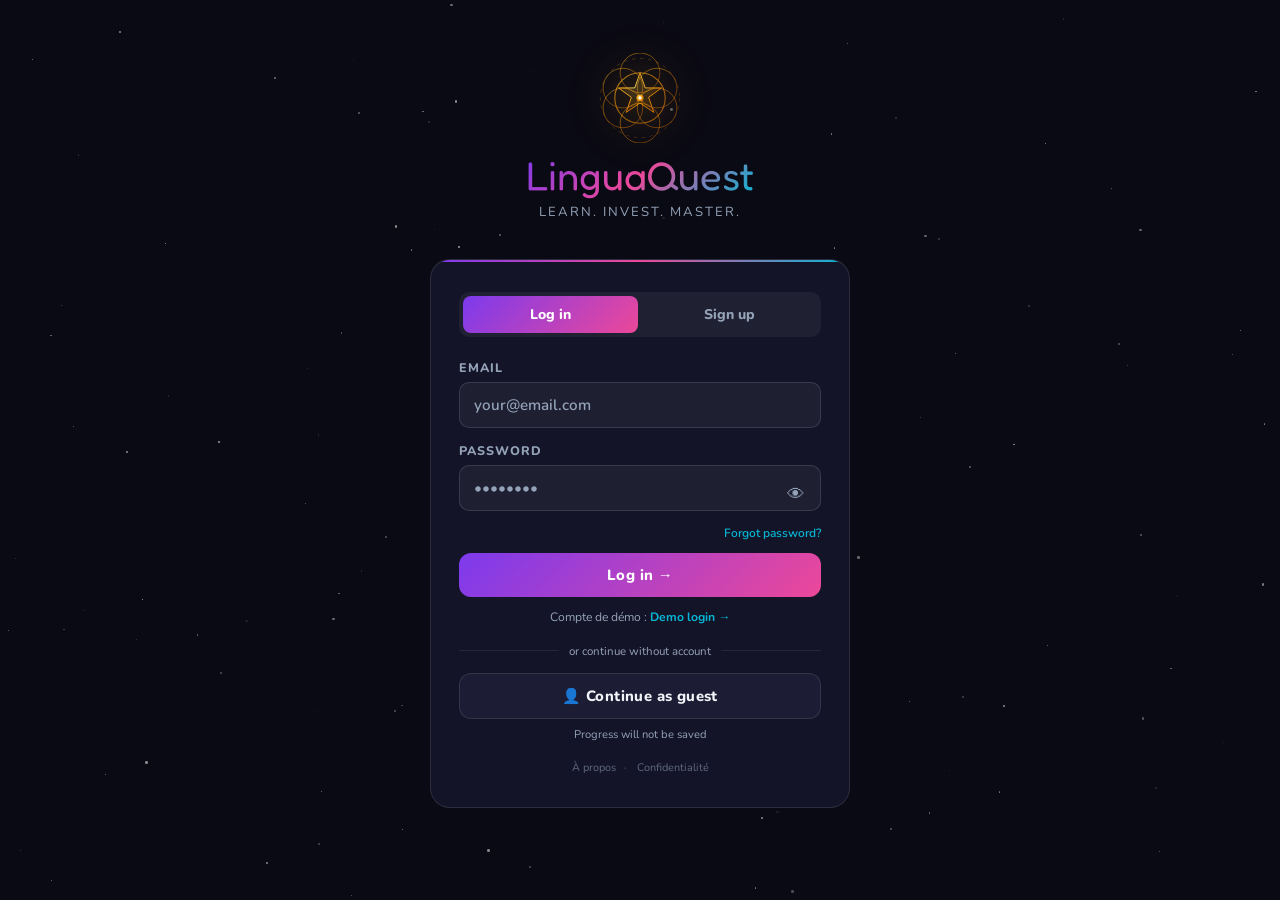
==== app.html @ 431799b3 "Add files via upload" ====
<!DOCTYPE html>
<html lang="fr" data-theme="dark">
<head>
<meta charset="UTF-8">
  <!-- Favicon -->
  <link rel="icon" type="image/svg+xml" href="favicon.svg">
  <link rel="alternate icon" href="favicon.svg">
  <link rel="apple-touch-icon" href="favicon.svg">
  <meta name="theme-color" content="#0a0a14">
  <meta name="viewport" content="width=device-width, initial-scale=1.0">
<title>LinguaQuest</title>
<link href="https://fonts.googleapis.com/css2?family=Fredoka+One&family=Nunito:wght@400;600;700;800;900&display=swap" rel="stylesheet">
<script src="https://cdnjs.cloudflare.com/ajax/libs/qrcodejs/1.0.0/qrcode.min.js"></script>
<script src="https://cdn.jsdelivr.net/npm/@supabase/supabase-js@2"></script>
<link rel="stylesheet" href="style.css">
  <!-- Google AdSense — script required on all pages for domain verification -->
  <script async src="https://pagead2.googlesyndication.com/pagead/js/adsbygoogle.js?client=ca-pub-7915647470407065" crossorigin="anonymous"></script>
</head>
<body>
<div class="stars" id="stars"></div>
<div id="app">

<!-- ══════════════════ THEME PICKER ══════════════════ -->
<div class="screen" id="screen-theme-picker" style="padding-top:0;">
  <div style="text-align:center;max-width:380px;width:100%;padding:40px 16px 0;">
    <div style="display:flex;justify-content:center;margin-bottom:12px;">
      <svg class="lq-logo-svg" width="100" height="100" viewBox="0 0 100 100" xmlns="http://www.w3.org/2000/svg">
        <defs><radialGradient id="gtp" cx="40%" cy="35%" r="65%"><stop offset="0%" stop-color="#ffe566"/><stop offset="60%" stop-color="#f59e0b"/><stop offset="100%" stop-color="#d97706"/></radialGradient></defs>
        <g class="lq-logo-ring">
          <circle cx="50" cy="50" r="28" fill="none" stroke="url(#gtp)" stroke-width="1.2" opacity=".7"/>
          <circle cx="50" cy="22" r="22" fill="none" stroke="url(#gtp)" stroke-width="1" opacity=".5"/>
          <circle cx="50" cy="78" r="22" fill="none" stroke="url(#gtp)" stroke-width="1" opacity=".5"/>
          <circle cx="31" cy="39" r="22" fill="none" stroke="url(#gtp)" stroke-width="1" opacity=".5"/>
          <circle cx="69" cy="39" r="22" fill="none" stroke="url(#gtp)" stroke-width="1" opacity=".5"/>
          <circle cx="31" cy="61" r="22" fill="none" stroke="url(#gtp)" stroke-width="1" opacity=".5"/>
          <circle cx="69" cy="61" r="22" fill="none" stroke="url(#gtp)" stroke-width="1" opacity=".5"/>
          <circle cx="50" cy="50" r="44" fill="none" stroke="url(#gtp)" stroke-width=".8" stroke-dasharray="4 5" opacity=".3"/>
        </g>
        <g class="lq-logo-star">
          <polygon points="50,22 55.8,38.8 74,38.8 59.6,49.2 65.4,66 50,55.6 34.6,66 40.4,49.2 26,38.8 44.2,38.8" fill="url(#gtp)" fill-opacity=".15" stroke="url(#gtp)" stroke-width="1"/>
        </g>
        <circle cx="50" cy="50" r="4" fill="url(#gtp)" opacity=".9"/>
        <circle cx="50" cy="50" r="2" fill="#fff" opacity=".8"/>
      </svg>
    </div>
    <div class="logo">LinguaQuest</div>
    <div class="tagline" id="lbl-tagline">Apprends. Investis. Maîtrise.</div>
    <p style="font-weight:800;font-size:1rem;margin-top:8px;" id="lbl-pick-theme">Choisis ton thème</p>
    <div class="theme-pick-grid">
      <button class="theme-pick-btn" onclick="pickTheme('dark')">
        <div class="theme-pick-icon">🌙</div><div class="theme-pick-name" id="lbl-theme-dark">Sombre</div>
      </button>
      <button class="theme-pick-btn" onclick="pickTheme('light')">
        <div class="theme-pick-icon">☀️</div><div class="theme-pick-name" id="lbl-theme-light">Clair</div>
      </button>
      <button class="theme-pick-btn" onclick="pickTheme('claude')">
        <div class="theme-pick-icon">🤖</div><div class="theme-pick-name" id="lbl-theme-claude">Claude</div>
      </button>
      <button class="theme-pick-btn" onclick="pickTheme('random')">
        <div class="theme-pick-icon">🎲</div><div class="theme-pick-name" id="lbl-theme-random">Aléatoire</div>
      </button>
    </div>
  </div>
</div>

<!-- ══════════════════ AUTH SCREEN ══════════════════ -->
<div class="screen active" id="screen-auth" style="justify-content:center;padding-top:40px;">
  <div style="text-align:center;margin-bottom:8px;">
    <div style="display:flex;justify-content:center;margin-bottom:8px;">
      <svg class="lq-logo-svg" width="90" height="90" viewBox="0 0 100 100" xmlns="http://www.w3.org/2000/svg">
        <defs><radialGradient id="ga" cx="40%" cy="35%" r="65%"><stop offset="0%" stop-color="#ffe566"/><stop offset="60%" stop-color="#f59e0b"/><stop offset="100%" stop-color="#d97706"/></radialGradient></defs>
        <g class="lq-logo-ring"><circle cx="50" cy="50" r="28" fill="none" stroke="url(#ga)" stroke-width="1.2" opacity=".7"/><circle cx="50" cy="22" r="22" fill="none" stroke="url(#ga)" stroke-width="1" opacity=".5"/><circle cx="50" cy="78" r="22" fill="none" stroke="url(#ga)" stroke-width="1" opacity=".5"/><circle cx="31" cy="39" r="22" fill="none" stroke="url(#ga)" stroke-width="1" opacity=".5"/><circle cx="69" cy="39" r="22" fill="none" stroke="url(#ga)" stroke-width="1" opacity=".5"/><circle cx="31" cy="61" r="22" fill="none" stroke="url(#ga)" stroke-width="1" opacity=".5"/><circle cx="69" cy="61" r="22" fill="none" stroke="url(#ga)" stroke-width="1" opacity=".5"/><circle cx="50" cy="50" r="44" fill="none" stroke="url(#ga)" stroke-width=".8" stroke-dasharray="4 5" opacity=".3"/></g>
        <g class="lq-logo-star"><polygon points="50,22 55.8,38.8 74,38.8 59.6,49.2 65.4,66 50,55.6 34.6,66 40.4,49.2 26,38.8 44.2,38.8" fill="url(#ga)" fill-opacity=".15" stroke="url(#ga)" stroke-width="1"/></g>
        <circle cx="50" cy="50" r="4" fill="url(#ga)" opacity=".9"/><circle cx="50" cy="50" r="2" fill="#fff" opacity=".8"/>
      </svg>
    </div>
    <div class="logo">LinguaQuest</div>
    <div class="tagline" id="lbl-tagline-auth">Apprends. Investis. Maîtrise.</div>
  </div>
  <div class="auth-card card-accent">
    <div class="auth-tabs">
      <button class="auth-tab active" id="tab-login" onclick="switchTab('login')" data-i18n="tab_login">Se connecter</button>
      <button class="auth-tab" id="tab-register" onclick="switchTab('register')" data-i18n="tab_register">S'inscrire</button>
    </div>
    <!-- LOGIN -->
    <div id="form-login">
      <label class="auth-label">Email</label>
      <input class="auth-input" type="email" id="login-email" placeholder="ton@email.com" onkeydown="if(event.key==='Enter')doLogin()">
      <label class="auth-label" id="lbl-login-pass">Mot de passe</label>
      <div class="pass-wrap">
        <input class="auth-input" type="password" id="login-pass" placeholder="••••••••" onkeydown="if(event.key==='Enter')doLogin()">
        <button class="pass-eye" type="button" onclick="togglePass('login-pass',this)" tabindex="-1">👁</button>
      </div>
      <div style="text-align:right;margin:-4px 0 10px;">
        <span class="forgot-link" onclick="openForgot()" id="lbl-forgot-link">Mot de passe oublié ?</span>
      </div>
      <div class="auth-error" id="login-err"></div>
      <button class="btn btn-primary" style="width:100%;justify-content:center;" onclick="doLogin()" id="btn-do-login">Se connecter →</button>
      <div style="text-align:center;margin-top:12px;font-size:.76rem;color:var(--muted);">Compte de démo : <span style="color:var(--accent3);cursor:pointer;font-weight:700;" id="btn-demo" onclick="demoLogin()" data-i18n="demo_link">Connexion démo →</span></div>
    </div>
    <!-- REGISTER -->
    <div id="form-register" style="display:none;">
      <label class="auth-label" id="lbl-reg-name">Prénom / Pseudo</label>
      <input class="auth-input" type="text" id="reg-name" placeholder="Marie" onkeydown="if(event.key==='Enter')doRegister()">
      <label class="auth-label" id="lbl-reg-email">Email</label>
      <input class="auth-input" type="email" id="reg-email" placeholder="ton@email.com" onkeydown="if(event.key==='Enter')doRegister()">
      <label class="auth-label" id="lbl-reg-pass">Mot de passe</label>
      <div class="pass-wrap">
        <input class="auth-input" type="password" id="reg-pass" placeholder="Min. 6 caractères" onkeydown="if(event.key==='Enter')doRegister()">
        <button class="pass-eye" type="button" onclick="togglePass('reg-pass',this)" tabindex="-1">👁</button>
      </div>
      <div class="auth-error" id="reg-err"></div>
      <button class="btn btn-primary" style="width:100%;justify-content:center;" onclick="doRegister()" id="btn-do-register">Créer mon compte 🚀</button>
    </div>
    <div style="display:flex;align-items:center;gap:10px;margin:18px 0 14px;">
      <div style="flex:1;height:1px;background:rgba(255,255,255,.08);"></div>
      <span style="font-size:.72rem;color:var(--muted);white-space:nowrap;" id="lbl-or-guest">ou continuer sans compte</span>
      <div style="flex:1;height:1px;background:rgba(255,255,255,.08);"></div>
    </div>
    <button class="btn btn-secondary" style="width:100%;justify-content:center;gap:8px;" id="btn-guest" onclick="guestLogin()"><span id="lbl-guest-btn">👤 Continuer en invité</span></button>
    <div style="text-align:center;margin-top:8px;font-size:.7rem;color:var(--muted);" id="lbl-guest-warn">La progression ne sera pas sauvegardée</div>
    <div style="text-align:center;margin-top:18px;font-size:.68rem;color:var(--muted);opacity:.6;">
      <a href="index.html" style="color:var(--muted);text-decoration:none;margin:0 8px;" onmouseover="this.style.color='var(--text)'" onmouseout="this.style.color='var(--muted)'">À propos</a>·
      <a href="privacy.html" style="color:var(--muted);text-decoration:none;margin:0 8px;" onmouseover="this.style.color='var(--text)'" onmouseout="this.style.color='var(--muted)'">Confidentialité</a>
    </div>
  </div>
</div>

<!-- ══════════════════ TOP BAR (logged in) ══════════════════ -->
<div id="top-bar" class="top-bar" style="display:none;">
  <div style="display:flex;align-items:center;gap:7px;">
    <svg class="lq-logo-svg" width="28" height="28" viewBox="0 0 100 100" xmlns="http://www.w3.org/2000/svg" style="animation-duration:5s;">
      <defs><radialGradient id="gtb" cx="40%" cy="35%" r="65%"><stop offset="0%" stop-color="#ffe566"/><stop offset="60%" stop-color="#f59e0b"/><stop offset="100%" stop-color="#d97706"/></radialGradient></defs>
      <g class="lq-logo-ring"><circle cx="50" cy="50" r="28" fill="none" stroke="url(#gtb)" stroke-width="1.5" opacity=".8"/><circle cx="50" cy="22" r="22" fill="none" stroke="url(#gtb)" stroke-width="1.2" opacity=".55"/><circle cx="50" cy="78" r="22" fill="none" stroke="url(#gtb)" stroke-width="1.2" opacity=".55"/><circle cx="31" cy="39" r="22" fill="none" stroke="url(#gtb)" stroke-width="1.2" opacity=".55"/><circle cx="69" cy="39" r="22" fill="none" stroke="url(#gtb)" stroke-width="1.2" opacity=".55"/><circle cx="31" cy="61" r="22" fill="none" stroke="url(#gtb)" stroke-width="1.2" opacity=".55"/><circle cx="69" cy="61" r="22" fill="none" stroke="url(#gtb)" stroke-width="1.2" opacity=".55"/></g>
      <g class="lq-logo-star"><polygon points="50,22 55.8,38.8 74,38.8 59.6,49.2 65.4,66 50,55.6 34.6,66 40.4,49.2 26,38.8 44.2,38.8" fill="url(#gtb)" fill-opacity=".2" stroke="url(#gtb)" stroke-width="1.2"/></g>
      <circle cx="50" cy="50" r="5" fill="url(#gtb)" opacity=".95"/>
    </svg>
    <span class="top-bar-logo">LQ</span>
  </div>
  <div class="top-spacer"></div>
  <div class="coin-display"><span class="coin-icon"><span class="coin"></span></span><span id="tb-coins">0</span></div>
  <div class="avatar-btn" id="avatar-btn" onclick="navTo('profile')"></div>
</div>

<!-- ══════════════════ NAV BAR ══════════════════ -->
<div id="nav-bar" class="nav-bar" style="display:none;">
  <div class="nav-item active" id="nav-learn" onclick="navTo('learn')"><span class="ni" style="font-size:1.1rem;font-weight:900;color:inherit;">A</span><span id="lbl-nav-learn">Apprendre</span></div>
  <div class="nav-item" id="nav-portfolio" onclick="navTo('portfolio')"><span class="ni" style="font-size:1.2rem;font-weight:900;color:inherit;">$</span><span id="lbl-nav-portfolio">Portfolio</span></div>
  <div class="nav-item" id="nav-rank" onclick="navTo('rank')"><span class="ni" style="font-size:1.2rem;font-weight:900;color:inherit;">🎮</span><span>Games</span></div>
  <div class="nav-item" id="nav-shop" onclick="navTo('shop')"><span class="ni" style="font-size:1.2rem;font-weight:900;color:inherit;">★</span><span id="lbl-nav-shop">Boutique</span></div>
  <div class="nav-item" id="nav-profile" onclick="navTo('profile')"><span class="ni" style="font-size:1.2rem;font-weight:900;color:inherit;">◉</span><span id="lbl-nav-profile">Profil</span></div>
</div>

<!-- ══════════════════ LOADING SCREEN ══════════════════ -->
<div class="screen" id="screen-loading" style="align-items:center;justify-content:center;min-height:100vh;">
  <div style="text-align:center;">
    <div style="font-size:3rem;margin-bottom:16px;animation:logo-breathe 2s ease-in-out infinite;">✨</div>
    <div style="font-weight:900;font-size:1.1rem;margin-bottom:8px;">LinguaQuest</div>
    <div style="color:var(--muted);font-size:.82rem;">Chargement…</div>
  </div>
</div>

<!-- ══════════════════ LEARN SCREEN ══════════════════ -->
<div class="screen screen-padded" id="screen-learn">
  <div class="learn-center-wrap">
  <div style="text-align:center;margin:4px 0 12px;">
    <div style="display:flex;justify-content:center;align-items:center;gap:10px;margin-bottom:2px;">
      <svg class="lq-logo-svg" width="36" height="36" viewBox="0 0 100 100" xmlns="http://www.w3.org/2000/svg" style="animation-duration:5s;filter:drop-shadow(0 0 10px rgba(245,158,11,.5));">
        <defs><radialGradient id="gls" cx="40%" cy="35%" r="65%"><stop offset="0%" stop-color="#ffe566"/><stop offset="60%" stop-color="#f59e0b"/><stop offset="100%" stop-color="#d97706"/></radialGradient></defs>
        <g class="lq-logo-ring"><circle cx="50" cy="50" r="28" fill="none" stroke="url(#gls)" stroke-width="1.5" opacity=".8"/><circle cx="50" cy="22" r="22" fill="none" stroke="url(#gls)" stroke-width="1.2" opacity=".55"/><circle cx="50" cy="78" r="22" fill="none" stroke="url(#gls)" stroke-width="1.2" opacity=".55"/><circle cx="31" cy="39" r="22" fill="none" stroke="url(#gls)" stroke-width="1.2" opacity=".55"/><circle cx="69" cy="39" r="22" fill="none" stroke="url(#gls)" stroke-width="1.2" opacity=".55"/><circle cx="31" cy="61" r="22" fill="none" stroke="url(#gls)" stroke-width="1.2" opacity=".55"/><circle cx="69" cy="61" r="22" fill="none" stroke="url(#gls)" stroke-width="1.2" opacity=".55"/></g>
        <g class="lq-logo-star"><polygon points="50,22 55.8,38.8 74,38.8 59.6,49.2 65.4,66 50,55.6 34.6,66 40.4,49.2 26,38.8 44.2,38.8" fill="url(#gls)" fill-opacity=".2" stroke="url(#gls)" stroke-width="1.2"/></g>
        <circle cx="50" cy="50" r="5" fill="url(#gls)" opacity=".95"/>
      </svg>
      <div class="logo" style="font-size:1.9rem;">LinguaQuest</div>
    </div>
    <div class="tagline" style="margin-bottom:0;" id="lbl-learn-tagline">Choisis ta langue</div>
  </div>
  <div class="steps-row">
    <div class="step-dot active" id="dot1">1</div>
    <div class="step-line" id="line1"></div>
    <div class="step-dot pending" id="dot2">2</div>
    <div class="step-line" id="line2"></div>
    <div class="step-dot pending" id="dot3">→</div>
  </div>
  <div class="lang-section">
    <div class="lang-section-title" id="lbl-i-speak">🧑 Je parle</div>
    <div class="lang-grid" id="native-grid"></div>
  </div>
  <div style="text-align:center;font-size:1.4rem;color:var(--accent);margin:4px 0;animation:arrowPulse 1.5s ease infinite alternate;" id="lang-arrow" style="opacity:.28">↓</div>
  <style>@keyframes arrowPulse{from{opacity:.3;transform:scale(1);}to{opacity:1;transform:scale(1.1);}}</style>
  <div class="lang-section" id="target-section" style="opacity:.38;transition:opacity .3s;">
    <div class="lang-section-title" id="lbl-i-learn">🎯 Je veux apprendre</div>
    <div class="lang-grid" id="target-grid"></div>
  </div>
  <div class="selected-pair" id="pair-summary" style="display:none;">
    <div class="pair-tag" id="pair-native"></div>
    <div style="font-size:1.2rem;color:var(--accent2)">→</div>
    <div class="pair-tag" id="pair-target"></div>
    <div style="flex:1"></div>
    <button class="pair-swap" onclick="swapLangs()">⇄</button>
  </div>
  <button class="btn btn-primary btn-lg" onclick="goToLevels()" id="btn-start" disabled style="margin-top:12px;justify-content:center;" id="btn-start">Commencer →</button>
  <!-- SRS Review widget -->
  <div id="srs-widget" style="width:100%;margin-top:14px;"></div>
  </div><!-- /learn-center-wrap -->
</div>

<!-- ══════════════════ LEVELS ══════════════════ -->
<div class="screen screen-padded" id="screen-levels">
  <div class="breadcrumb">
    <span class="crumb" onclick="navTo('learn')">🏠</span>
    <span class="sep">›</span>
    <span class="crumb" id="bc-pair" onclick="navTo('learn')" title="Changer de langue" style="cursor:pointer;">Lang</span>
  </div>
  <div class="xp-mini">
    <span style="font-size:.72rem;color:var(--accent4);font-weight:800;">⭐ XP</span>
    <div class="xp-bar-wrap"><div class="xp-bar" id="xp-bar" style="width:0%"></div></div>
    <span id="xp-count" style="font-size:.76rem;color:var(--accent4);font-weight:800;"></span>
  </div>
  <div style="font-size:1.5rem;font-weight:900;margin-bottom:2px;text-align:center;width:100%;max-width:700px;" id="levels-title">⚔️ Choisis ton Donjon</div>
  <div class="section-sub" id="lbl-levels-sub">Affronte les monstres, bats le boss, maîtrise la langue</div>
  <div id="dungeon-zones" style="width:100%;max-width:700px;"></div>
</div>

<!-- ══════════════════ CHAPTERS ══════════════════ -->
<div class="screen screen-padded" id="screen-chapters">
  <div class="breadcrumb">
    <span class="crumb" onclick="navTo('learn')">🏠</span><span class="sep">›</span>
    <span class="crumb" onclick="goTo('levels')" id="bc-pair2"></span><span class="sep">›</span>
    <span id="bc-level2" style="font-weight:900;"></span>
  </div>
  <!-- Zone header -->
  <div id="dungeon-zone-header" style="width:100%;max-width:700px;border-radius:18px;
    overflow:hidden;margin-bottom:16px;position:relative;">
    <div id="dungeon-zone-banner-inner" style="padding:18px 20px;display:flex;align-items:center;gap:14px;">
      <div id="dungeon-zone-emoji2" style="font-size:3rem;"></div>
      <div>
        <div id="dungeon-zone-name2" style="font-size:1.2rem;font-weight:900;"></div>
        <div id="dungeon-zone-desc2" style="font-size:.75rem;opacity:.75;margin-top:2px;"></div>
      </div>
    </div>
  </div>
  <!-- Topic tabs -->
  <div class="topic-tabs" id="topic-tabs"></div>
  <!-- Dungeon path rooms -->
  <div class="dungeon-path" id="chapters-list"></div>
  <!-- DIY button -->
  <button class="diy-add-btn" onclick="openDIY()">＋ Créer ma propre leçon</button>
</div>

<!-- ══════════════════ DIY LESSON MODAL ══════════════════ -->
<div class="modal-overlay" id="diy-modal" style="display:none;" onclick="if(event.target===this)closeDIY()">
  <div class="modal-box" style="max-width:520px;width:96%;max-height:90vh;overflow-y:auto;">
    <button class="modal-close" onclick="closeDIY()">✕</button>
    <div style="font-weight:900;font-size:1.1rem;margin-bottom:14px;">✏️ Créer une leçon</div>
    <input id="diy-title" class="diy-input" placeholder="Titre de la leçon…" style="margin-bottom:12px;">

    <!-- Word pairs with image support -->
    <div style="font-size:.78rem;color:var(--muted);margin-bottom:8px;">
      Ajoute tes mots — image optionnelle par paire :
    </div>
    <div id="diy-pairs-list"></div>
    <button class="diy-add-btn" onclick="addDIYPair()" style="margin-top:6px;">＋ Ajouter une paire</button>

    <div style="display:flex;gap:8px;margin-top:16px;">
      <button class="btn btn-secondary" onclick="closeDIY()" style="flex:1;">Annuler</button>
      <button class="btn btn-primary" onclick="saveDIY()" style="flex:2;">Enregistrer →</button>
    </div>
  </div>
</div>

<!-- ══════════════════ GAME SELECT ══════════════════ -->
<div class="screen screen-padded" id="screen-game-select">
  <div class="breadcrumb">
    <span class="crumb" onclick="navTo('learn')">🏠</span><span class="sep">›</span>
    <span class="crumb" onclick="goTo('levels')" id="bc-p3"></span><span class="sep">›</span>
    <span class="crumb" onclick="goTo('chapters')" id="bc-l3"></span><span class="sep">›</span>
    <span id="bc-c3"></span>
  </div>
  <div class="section-title" id="gsel-title">Mode de jeu</div>
  <div class="section-sub" id="gsel-sub"></div>
  <div style="display:flex;justify-content:flex-end;width:100%;max-width:700px;margin-bottom:7px;">
    <span class="mix-badge" id="lbl-mix-badge">🎲 Mode Mixte recommandé</span>
  </div>
  <div style="display:flex;gap:8px;margin-bottom:12px;width:100%;max-width:700px;">
    <button class="btn-qr" onclick="openGame('flappy')" style="flex:1;justify-content:center;">
      🐦 Jouer Flappy
    </button>
    <button class="btn-qr" onclick="openGame('car')" style="flex:1;justify-content:center;">
      🚗 Course de mots
    </button>
    <button class="btn-qr" onclick="openFlappyQR()" style="flex:1;justify-content:center;font-size:.7rem;">
      📱 QR Partage
    </button>
  </div>
  <div class="game-types">

    <div class="game-type-card featured" onclick="startGame('mixed')">
      <div class="game-icon">🎲</div><div class="game-type-name" id="lbl-gtype-mixed">Mode Mixte</div>
      <div class="game-type-desc" id="lbl-gdesc-mixed">Tout mélangé — la meilleure façon d'apprendre</div>
      <div class="reward-tag"><span class="coin"></span> <span id="lbl-reward-mixed">+30 pièces max</span></div>
    </div>
    <div class="game-type-card" onclick="startGame('quiz')">
      <div class="game-icon">⚡</div><div class="game-type-name" id="lbl-gtype-quiz">Quiz Rapide</div>
      <div class="game-type-desc" id="lbl-gdesc-quiz">4 choix · Chrono · Style Kahoot</div>
      <div class="reward-tag"><span class="coin"></span> <span id="lbl-reward-quiz">+15 pièces max</span></div>
    </div>
    <div class="game-type-card" onclick="startGame('fill')">
      <div class="game-icon">✏️</div><div class="game-type-name" id="lbl-gtype-fill">Compléter</div>
      <div class="game-type-desc" id="lbl-gdesc-fill">Tape le mot · Accents tolérés ✨</div>
      <div class="reward-tag"><span class="coin"></span> <span id="lbl-reward-fill">+20 pièces max</span></div>
    </div>
    <div class="game-type-card" onclick="startGame('match')">
      <div class="game-icon">🔗</div><div class="game-type-name" id="lbl-gtype-match">Associer</div>
      <div class="game-type-desc" id="lbl-gdesc-match">Relie les mots et traductions</div>
      <div class="reward-tag"><span class="coin"></span> <span id="lbl-reward-match">+10 pièces max</span></div>
    </div>
  </div>
</div>

<!-- ══════════════════ GAME ENGINE ══════════════════ -->
<div class="screen screen-padded" id="screen-game">
  <div class="game-header">
    <div class="timer-badge" id="g-timer">⏱ 15</div>
    <div class="progress-bar-wrap"><div class="progress-bar" id="g-progress"></div></div>
    <div class="score-badge">⭐ <span id="g-score">0</span></div>
  </div>
  <div id="g-type-pill" class="type-pill quiz"></div>
  <div class="question-card">
    <div class="q-dir" id="g-dir"></div>
    <div class="q-num" id="g-num"></div>
    <div id="g-img-wrap" style="display:none;margin-bottom:10px;">
      <img id="g-img" src="" style="max-height:120px;max-width:100%;border-radius:12px;object-fit:contain;">
    </div>
    <div class="q-text-wrap"><div class="q-text" id="g-text"></div></div>
    <div class="q-hint" id="g-hint"></div>
  </div>
  <div id="zone-gram-tip" style="display:none;width:100%;max-width:700px;">
    <div style="background:linear-gradient(135deg,rgba(124,58,237,.12),rgba(6,182,212,.08));
      border:1px solid rgba(124,58,237,.25);border-radius:18px;padding:20px;margin-bottom:14px;">
      <div style="font-size:.72rem;font-weight:900;color:var(--accent3);text-transform:uppercase;
        letter-spacing:1.5px;margin-bottom:10px;">📖 Règle de grammaire</div>
      <div id="gram-rule-text" style="font-size:.9rem;line-height:1.8;color:var(--text);margin-bottom:14px;"></div>
      <div id="gram-examples" style="display:flex;flex-direction:column;gap:6px;"></div>
    </div>
  </div>
  <div id="zone-quiz" style="width:100%;max-width:700px;"><div class="answers-grid" id="answers-grid"></div></div>
  <!-- Writing exercise zone -->
  <div id="zone-write" style="display:none;width:100%;max-width:700px;">
    <div style="font-size:.74rem;color:var(--muted);font-weight:800;text-transform:uppercase;
      letter-spacing:1px;margin-bottom:8px;">✍️ Écris une phrase complète</div>
    <textarea id="write-input" class="fill-input"
      style="min-height:80px;resize:none;padding:14px;font-size:.95rem;line-height:1.6;"
      placeholder="Écris ta réponse ici..."></textarea>
    <div id="write-hint" class="fuzzy-note" style="display:none;"></div>
  </div>
  <!-- Speaking exercise zone -->
  <div id="zone-speak" style="display:none;width:100%;max-width:700px;text-align:center;">
    <div style="font-size:.74rem;color:var(--muted);font-weight:800;text-transform:uppercase;
      letter-spacing:1px;margin-bottom:14px;">🎤 Répète cette phrase à voix haute</div>
    <div id="speak-phrase" style="font-size:1.2rem;font-weight:900;color:var(--accent3);
      background:rgba(6,182,212,.08);border:1px solid rgba(6,182,212,.2);border-radius:14px;
      padding:16px;margin-bottom:18px;line-height:1.5;"></div>
    <button id="speak-mic-btn" onclick="startSpeaking()"
      style="width:80px;height:80px;border-radius:50%;border:none;cursor:pointer;
      background:linear-gradient(135deg,var(--accent),var(--accent2));
      font-size:1.8rem;transition:all .2s;box-shadow:0 0 0 0 rgba(124,58,237,.4);"
      class="speak-pulse">🎤</button>
    <div id="speak-status" style="margin-top:12px;font-size:.82rem;color:var(--muted);
      font-weight:700;min-height:24px;"></div>
    <div id="speak-result" style="margin-top:8px;font-size:.85rem;display:none;"></div>
  </div>
  <div id="zone-fill" style="display:none;width:100%;max-width:700px;">
    <input class="fill-input" type="text" id="fill-input" placeholder="Écris ta réponse…" id="fill-input" autocomplete="off" autocorrect="off" spellcheck="false" onkeydown="if(event.key==='Enter')checkCurrentQ()">
    <div class="fuzzy-note" id="fuzzy-note" style="display:none;"></div>
  </div>
  <div id="zone-match" style="display:none;width:100%;max-width:700px;">
    <div style="display:grid;grid-template-columns:1fr 1fr;gap:5px;margin-bottom:4px;">
      <div class="match-col-label" id="mcl-l"></div>
      <div class="match-col-label" id="mcl-r"></div>
    </div>
    <div class="match-container">
      <div class="match-col" id="match-left"></div>
      <div class="match-col" id="match-right"></div>
    </div>
    <div style="color:var(--muted);font-size:.74rem;text-align:center;margin-top:3px;"><span id="lbl-pairs-check">✅</span> <span id="match-prog-txt">0/0</span> <span id="lbl-pairs">paires</span></div>
  </div>
  <div id="zone-sort" style="display:none;width:100%;max-width:700px;">
    <div style="font-size:.74rem;color:var(--muted);margin-bottom:3px;" id="lbl-your-sent">Ta phrase :</div>
    <div class="sentence-slots" id="sentence-slots"><span class="slot-placeholder" id="lbl-slot-placeholder">Clique sur les mots…</span></div>
    <div style="font-size:.74rem;color:var(--muted);margin-bottom:3px;" id="lbl-words-avail">Mots disponibles :</div>
    <div class="word-bank" id="word-bank"></div>
  </div>
  <div class="feedback-banner" id="g-fb">
    <span id="g-fb-icon" style="font-size:1.2rem;"></span>
    <div><div id="g-fb-title"></div><div id="g-fb-detail" style="font-weight:600;font-size:.76rem;opacity:.8;margin-top:1px;"></div></div>
  </div>
  <div style="display:flex;gap:8px;margin-top:8px;flex-wrap:wrap;">
    <button class="btn btn-primary" onclick="checkCurrentQ()" id="btn-check" style="display:none;" data-i18n="btn_check">Vérifier ✓</button>
    <button class="btn btn-secondary" onclick="resetSort()" id="btn-reset" style="display:none;">⟳</button>
    <button class="btn btn-primary" onclick="nextQ()" id="btn-next" style="display:none;" data-i18n="btn_next">Suivant →</button>
    <button class="btn btn-secondary" onclick="skipMatch()" id="btn-skip" style="display:none;" data-i18n="btn_continue">Continuer →</button>
  </div>
</div>

<!-- ══════════════════ RESULTS ══════════════════ -->
<div class="screen screen-padded" id="screen-results">
  <div style="text-align:center;width:100%;max-width:520px;padding:20px 0;">
    <div class="results-stars" id="r-stars">★★★</div>
    <div style="font-size:1.2rem;font-weight:800;margin-bottom:4px;" id="r-title"></div>
    <div class="results-score" id="r-score" style="background:linear-gradient(135deg,var(--accent),var(--accent2));-webkit-background-clip:text;-webkit-text-fill-color:transparent;"></div>
    <div style="color:var(--muted);margin-bottom:14px;" id="r-sub"></div>
    <!-- Coin reward -->
    <div class="coin-reward-banner" id="coin-reward-banner">
      <div style="font-size:1.8rem;"><span class="coin"></span></div>
      <div style="flex:1;text-align:left;">
        <div style="font-weight:800;color:var(--gold);" id="lbl-coins-won">Pièces gagnées !</div>
        <div style="font-size:.78rem;color:var(--muted);" id="lbl-coins-hint">Utilise-les pour investir dans le Portfolio</div>
      </div>
      <div class="coin-reward-amount" id="coin-reward-amount">+0</div>
    </div>
    <div class="results-stats">
      <div class="stat-box"><div class="stat-val" id="r-correct" style="color:var(--green)">0</div><div class="stat-label" style="font-size:.65rem;color:var(--muted);" id="lbl-r-correct">Correct</div></div>
      <div class="stat-box"><div class="stat-val" id="r-wrong" style="color:var(--red)">0</div><div class="stat-label" style="font-size:.65rem;color:var(--muted);" id="lbl-r-wrong">Erreurs</div></div>
      <div class="stat-box"><div class="stat-val" id="r-xp" style="color:var(--accent4)">+0</div><div class="stat-label" style="font-size:.65rem;color:var(--muted);">XP</div></div>
    </div>
    <div id="r-breakdown" style="display:flex;gap:8px;justify-content:center;flex-wrap:wrap;margin-bottom:16px;"></div>
    <div style="display:flex;gap:8px;justify-content:center;flex-wrap:wrap;">
      <button class="btn btn-primary" onclick="playAgain()" id="btn-replay">Rejouer 🔄</button>
      <button class="btn btn-secondary" onclick="goTo('chapters')" id="btn-r-chapters">Chapitres</button>
      <button class="btn btn-gold" onclick="navTo('portfolio')" id="btn-r-invest">$ Investir</button>
    </div>

    <!-- Ad slot — résultats -->
</div>
  </div>
</div>

<!-- ══════════════════ FINANCE LESSON SCREEN ══════════════════ -->
<div class="screen screen-padded" id="screen-lesson">
  <div class="breadcrumb">
    <span class="crumb" onclick="navTo('portfolio')">Portfolio</span><span class="sep">›</span>
    <span id="lesson-bc">Finance Academy</span>
  </div>
  <div class="lesson-progress-bar"><div class="lesson-progress-fill" id="lesson-prog-fill" style="width:0%"></div></div>
  <div id="lesson-intro-zone" class="lesson-intro-card" style="display:none;"></div>
  <div class="lesson-question-card" id="lesson-q-card" style="display:none;">
    <div style="font-size:.7rem;color:var(--muted);font-weight:800;margin-bottom:10px;" id="lesson-q-num"></div>
    <div style="font-size:1rem;font-weight:800;margin-bottom:14px;line-height:1.5;" id="lesson-q-text"></div>
    <div id="lesson-choices"></div>
    <div class="lesson-explain-bar" id="lesson-explain"></div>
  </div>
  <div class="lesson-complete-card" id="lesson-complete" style="display:none;">
    <div class="lesson-complete-stars">🏆</div>
    <div style="font-size:1.2rem;font-weight:900;margin-bottom:6px;" id="lesson-done-title">Leçon terminée !</div>
    <div style="color:var(--muted);font-size:.84rem;margin-bottom:16px;" id="lesson-done-sub"></div>
    <div style="font-size:1.4rem;font-weight:900;color:var(--gold);margin-bottom:16px;" id="lesson-done-reward"></div>
    <button class="btn btn-primary" id="lesson-done-back" onclick="navTo('portfolio')">← Retour au Portfolio</button>
  </div>
  <div style="display:flex;gap:8px;margin-top:8px;" id="lesson-btn-row">
    <button class="btn btn-primary" id="lesson-btn-next" onclick="lessonNext()" style="display:none;">Suivant →</button>
    <button class="btn btn-secondary" id="lesson-btn-start" onclick="lessonStartQuestions()">Commencer →</button>
  </div>
</div>

<!-- ══════════════════ PORTFOLIO SCREEN ══════════════════ -->
<div class="screen screen-padded" id="screen-portfolio">

  <!-- ── PORTFOLIO ── -->
  <div class="wealth-hero">
    <div style="font-size:.8rem;color:var(--muted);text-transform:uppercase;letter-spacing:1.5px;margin-bottom:6px;" id="lbl-wealth-hero">◈ Patrimoine total</div>
    <div class="wealth-total" id="wealth-total">0 <span class="coin"></span></div>
    <div class="wealth-sub" id="wealth-sub"></div>
    <div style="display:flex;gap:12px;justify-content:center;margin-top:12px;flex-wrap:wrap;">
      <div style="text-align:center;">
        <div style="font-weight:900;font-size:1.1rem;color:var(--gold)" id="pf-coins">0</div>
        <div style="font-size:.68rem;color:var(--muted);" id="lbl-liquid-coins">Pièces liquides</div>
      </div>
      <div style="width:1px;background:rgba(255,255,255,.1);"></div>
      <div style="text-align:center;">
        <div style="font-weight:900;font-size:1.1rem;color:var(--green)" id="pf-div-total">0 <span class="coin"></span>/j</div>
        <div style="font-size:.68rem;color:var(--muted);" id="lbl-div-day">Dividendes / jour</div>
      </div>
      <div style="width:1px;background:rgba(255,255,255,.1);"></div>
      <div style="text-align:center;">
        <div style="font-weight:900;font-size:1.1rem;color:var(--accent3)" id="pf-invested">0</div>
        <div style="font-size:.68rem;color:var(--muted);" id="lbl-invested">Investi</div>
      </div>
    </div>
  </div>

  <!-- Dividend collect banner -->
  <div class="dividend-banner" id="div-banner" style="display:none;">
    <div class="div-icon" style="font-size:1.6rem;color:#10b981;font-weight:900;">↑</div>
    <div class="div-info">
      <div class="div-title" id="lbl-div-avail">Dividendes disponibles !</div>
      <div class="div-sub" id="div-banner-sub">Tes actifs ont généré des revenus</div>
    </div>
    <div class="div-amount" id="div-amount">+0 <span class="coin"></span></div>
    <button class="collect-btn" id="collect-btn" onclick="collectDividends()" data-i18n="btn_collect">Collecter</button>
  </div>

  <!-- Explanation -->
  <div class="explain-card">
    <div class="explain-title" id="lbl-div-explain-title">📖 Comment fonctionnent les dividendes ?</div>
    <div class="explain-body" id="lbl-div-explain-body">
      Dans la vraie vie, certains <strong>actifs</strong> (or, immobilier, actions) génèrent des revenus <strong>réguliers</strong> sans que tu doives les vendre. C'est ça un <span class="highlight">dividende</span>.<br><br>
      Ici, chaque actif que tu achètes avec tes <span class="coin"></span> pièces te rapporte automatiquement un pourcentage chaque jour. Comme dans la réalité, <strong>plus tu investis tôt, plus tu reçois</strong>. Les actifs <strong>n'ont pas de valeur négative</strong> — ils peuvent stagner ou croître, jamais disparaître.
    </div>
  </div>

  <!-- Target Widget -->
  <div class="target-widget" id="target-widget">
    <div class="target-title" id="lbl-target-title">🎯 Simulateur d'objectif</div>
    <div style="font-size:.78rem;color:var(--muted);margin-bottom:10px;" id="lbl-target-sub">Fixe un objectif en pièces et vois combien de temps il faudra pour l'atteindre avec tes dividendes actuels.</div>
    <div class="target-slider-row">
      <span style="font-size:.76rem;color:var(--muted);" id="lbl-target-obj">Objectif :</span>
      <input type="range" class="target-slider" id="target-slider" min="100" max="10000" step="50" value="1000" oninput="updateTarget()">
      <span class="target-val" id="target-val">1 000 <span class="coin"></span></span>
    </div>
    <div class="target-results">
      <div class="target-result-card">
        <div class="target-result-label" id="lbl-tr-missing">Il manque</div>
        <div class="target-result-val" id="tr-missing" style="color:var(--accent2);">-</div>
      </div>
      <div class="target-result-card">
        <div class="target-result-label" id="lbl-tr-daily">Dividendes / jour</div>
        <div class="target-result-val" id="tr-daily" style="color:var(--green);">-</div>
      </div>
      <div class="target-result-card">
        <div class="target-result-label" id="lbl-tr-time">Temps estimé</div>
        <div class="target-result-val" id="tr-time" style="color:var(--accent3);">-</div>
      </div>
      <div class="target-result-card">
        <div class="target-result-label" id="lbl-tr-progress">Progression actuelle</div>
        <div class="target-result-val" id="tr-pct" style="color:var(--gold);">-</div>
      </div>
    </div>
    <div class="target-timeline">
      <div class="tl-bar"><div class="tl-fill" id="tl-fill" style="width:0%"></div></div>
      <div class="tl-cursor" id="tl-cursor" style="left:0%"></div>
      <div class="tl-now" id="tl-now" style="left:0%">Maintenant</div>
      <div class="tl-target" id="lbl-tl-target">Objectif</div>
    </div>
  </div>

  <!-- Assets -->
  <div class="section-title" style="text-align:left;margin-bottom:8px;" id="lbl-assets-title">🏠 Actifs disponibles</div>
  <!-- INVESTOR LEVEL -->
  <div class="inv-level-bar" id="inv-level-bar"></div>
<div class="academy-section" id="academy-section">
    <button class="academy-toggle-btn" id="academy-toggle" onclick="toggleAcademy()">
      🎓 <span id="lbl-academy-title">Finance Academy</span>
      <span class="academy-toggle-arrow" id="academy-arrow">▼</span>
    </button>
    <div class="lesson-grid" id="lesson-grid" style="display:none;"></div>
  </div>

  <!-- Ad slot — portfolio -->
  <div class="section-title" style="text-align:left;margin:18px 0 8px;" id="lbl-assets-title">🏠 Actifs disponibles</div>
  <div class="assets-grid" id="assets-grid"></div>

</div>

<!-- ══════════════════ SHOP SCREEN ══════════════════ -->
<div class="screen screen-padded" id="screen-shop">
  <div class="section-title" id="lbl-shop-title">🛍 Boutique</div>
  <div class="section-sub" id="lbl-shop-sub">Dépense tes pièces pour des bonus et cosmétiques</div>
  <div style="display:flex;align-items:center;gap:8px;margin-bottom:14px;">
    <div class="coin-display"><span><span class="coin"></span></span><span id="shop-coins">0</span></div>
    <span style="font-size:.8rem;color:var(--muted);" id="lbl-shop-coins-lbl">pièces disponibles</span>
  </div>
  <!-- Shop category tabs -->
  <div class="topic-tabs" id="shop-tabs" style="margin-bottom:10px;"></div>
  <div class="shop-grid" id="shop-grid"></div>
</div>

<!-- ══════════════════ PROFILE SCREEN ══════════════════ -->
<div class="screen screen-padded" id="screen-profile">
  <div class="profile-hero" id="profile-hero">
    <div class="profile-avatar" id="prof-avatar"></div>
    <div>
      <div class="profile-name" id="prof-name"></div>
      <div id="prof-pseudo" style="font-size:.78rem;color:var(--accent3);font-weight:700;margin-top:2px;cursor:pointer;" onclick="openPseudoModal()"></div>
      <div class="profile-email" id="prof-email"></div>
      <div class="profile-joined" id="prof-joined"></div>
    </div>
  </div>
  <div class="stats-grid">
    <div class="stat-card"><div class="stat-val" id="ps-xp" style="color:var(--accent4)">0</div><div class="stat-lbl" id="lbl-ps-xp">XP Total</div></div>
    <div class="stat-card"><div class="stat-val" id="ps-coins" style="color:var(--gold)">0</div><div class="stat-lbl" id="lbl-ps-coins">Pièces</div></div>
    <div class="stat-card"><div class="stat-val" id="ps-sessions" style="color:var(--accent3)">0</div><div class="stat-lbl" id="lbl-ps-sessions">Sessions</div></div>
  </div>
  <div class="stats-grid">
    <div class="stat-card"><div class="stat-val" id="ps-streak" style="color:var(--accent2)">0</div><div class="stat-lbl" id="lbl-ps-streak">🔥 Jours</div></div>
    <div class="stat-card"><div class="stat-val" id="ps-chapters" style="color:var(--green)">0</div><div class="stat-lbl" id="lbl-ps-chapters">Chapitres</div></div>
    <div class="stat-card"><div class="stat-val" id="ps-wealth" style="color:var(--gold)">0</div><div class="stat-lbl" id="lbl-ps-wealth">💎 Patrimoine</div></div>
  </div>
  <div style="width:100%;max-width:700px;margin-top:14px;">
    <!-- Trophies section -->
    <div style="background:var(--card);border:1px solid rgba(255,255,255,.08);border-radius:16px;padding:16px;margin-bottom:10px;">
      <div style="display:flex;justify-content:space-between;align-items:center;margin-bottom:10px;">
        <div style="font-weight:800;font-size:.88rem;">🏆 Trophées</div>
        <button class="btn btn-sm btn-secondary" onclick="navTo('trophies')" style="padding:4px 10px;font-size:.72rem;">Voir tout →</button>
      </div>
      <div id="trophy-progress"></div>
      <div id="trophies-preview" style="display:flex;gap:8px;flex-wrap:wrap;margin-top:10px;"></div>
    </div>

    <!-- Apparence / Thèmes -->
    <div style="background:var(--card);border:1px solid rgba(255,255,255,.08);border-radius:16px;padding:16px;margin-bottom:10px;">
      <div style="font-weight:800;font-size:.88rem;margin-bottom:10px;" id="lbl-appearance">🎨 Apparence</div>
      <div class="theme-btns">
        <button class="theme-btn" id="theme-btn-dark"    onclick="setTheme('dark')" data-i18n="theme_dark">🌙 Sombre</button>
        <button class="theme-btn" id="theme-btn-light"   onclick="setTheme('light')" data-i18n="theme_light">☀️ Clair</button>
        <button class="theme-btn" id="theme-btn-claude"  onclick="setTheme('claude')" data-i18n="theme_claude">🤖 Claude</button>
        <button class="theme-btn" id="theme-btn-random" onclick="setTheme('random')" data-i18n="theme_random">🎲 Aléatoire</button>
      </div>
      <!-- UI Language -->
      <div style="font-weight:800;font-size:.88rem;margin-bottom:8px;margin-top:12px;" id="lbl-lang-ui">🌐 Langue de l'interface</div>
      <div class="lang-ui-btns" id="ui-lang-btns"></div>
    </div>
    <button class="btn btn-secondary" style="width:100%;justify-content:center;margin-bottom:10px;" onclick="openLangModal()" id="btn-change-lang">🌍 Changer de langue</button>
    <button class="btn btn-secondary" style="width:100%;justify-content:center;" onclick="doLogout()" id="btn-logout">🚪 Se déconnecter</button>
  </div>
</div>

<!-- ══════════════════ QR MODAL ══════════════════ -->
<div class="modal-overlay" id="qr-modal" style="display:none;" onclick="closeQR(event)">
  <div class="modal-box" onclick="event.stopPropagation()">
    <button class="modal-close" onclick="closeQR()">✕</button>
    <div style="font-size:1.1rem;font-weight:800;margin-bottom:4px;" id="lbl-qr-title">📱 Partager ce chapitre</div>
    <div style="font-size:.78rem;color:var(--muted);margin-bottom:14px;" id="qr-sub"></div>
    <div id="qr-container"></div>
    <div style="font-size:.66rem;color:var(--muted);word-break:break-all;margin:12px 0;padding:7px 10px;background:rgba(255,255,255,.04);border-radius:7px;" id="qr-url"></div>
    <div style="display:flex;gap:8px;justify-content:center;">
      <button class="btn btn-primary btn-sm" onclick="copyUrl()" id="btn-qr-copy">📋 Copier</button>
      <button class="btn btn-secondary btn-sm" onclick="closeQR()" id="btn-qr-close">Fermer</button>
    </div>
  </div>
</div>


<!-- ══════════════════ LANG CHANGE MODAL ══════════════════ -->
<div class="modal-overlay" id="lang-modal" style="display:none;" onclick="closeLangModal(event)">
  <div class="modal-box" onclick="event.stopPropagation()" style="max-width:420px;">
    <button class="modal-close" onclick="closeLangModal()">&#x2715;</button>
    <div style="font-size:1.1rem;font-weight:800;margin-bottom:4px;" id="lbl-langmodal-title">Changer de langue</div>
    <div style="font-size:.8rem;color:var(--muted);margin-bottom:4px;" id="lbl-lm-speak">Je parle :</div>
    <div class="lang-picker-grid" id="lp-native"></div>
    <div style="font-size:.8rem;color:var(--muted);margin-bottom:4px;margin-top:8px;" id="lbl-lm-learn">J'apprends :</div>
    <div class="lang-picker-grid" id="lp-target"></div>
    <div id="lp-pair" style="text-align:center;font-size:.85rem;font-weight:800;color:var(--accent3);margin:10px 0;min-height:22px;"></div>
    <div style="display:flex;gap:8px;justify-content:center;">
      <button class="btn btn-primary btn-sm" onclick="applyLangChange()" id="btn-lm-apply">Appliquer</button>
      <button class="btn btn-secondary btn-sm" onclick="closeLangModal()" id="btn-lm-cancel">Annuler</button>
    </div>
  </div>
</div>

<!-- ══════════════════ ASSET INFO MODAL ══════════════════ -->
<div class="modal-overlay" id="asset-modal" style="display:none;" onclick="closeAssetModal(event)">
  <div class="modal-box" onclick="event.stopPropagation()" style="max-width:460px;text-align:left;">
    <button class="modal-close" onclick="closeAssetModal()">&#x2715;</button>
    <div id="amod-icon" style="font-size:2rem;margin-bottom:6px;"></div>
    <div id="amod-name" style="font-size:1.2rem;font-weight:900;margin-bottom:2px;"></div>
    <div id="amod-type" style="font-size:.76rem;color:var(--muted);margin-bottom:14px;"></div>
    <!-- Live price -->
    <div style="background:rgba(6,182,212,.08);border:1px solid rgba(6,182,212,.18);border-radius:10px;padding:12px;margin-bottom:12px;">
      <div style="font-size:.7rem;color:var(--muted);text-transform:uppercase;letter-spacing:1px;margin-bottom:4px;" id="lbl-amod-market">Prix marché réel</div>
      <div id="amod-price" style="font-size:1.4rem;font-weight:900;color:var(--accent3);">Chargement…</div>
      <div id="amod-change" style="font-size:.8rem;margin-top:2px;"></div>
      <div id="amod-ticker" style="font-size:.68rem;color:var(--muted);margin-top:4px;"></div>
    </div>
    <!-- Your position -->
    <div style="background:rgba(251,191,36,.07);border:1px solid rgba(251,191,36,.18);border-radius:10px;padding:12px;margin-bottom:12px;">
      <div style="font-size:.7rem;color:var(--muted);text-transform:uppercase;letter-spacing:1px;margin-bottom:8px;" id="lbl-amod-position">Ta position</div>
      <div style="display:grid;grid-template-columns:1fr 1fr;gap:8px;">
        <div><div style="font-size:.68rem;color:var(--muted);" id="lbl-amod-units">Unités possédées</div><div id="amod-owned" style="font-weight:900;font-size:1.1rem;color:var(--gold);"></div></div>
        <div><div style="font-size:.68rem;color:var(--muted);" id="lbl-amod-value">Valeur actuelle</div><div id="amod-val" style="font-weight:900;font-size:1.1rem;color:var(--gold);"></div></div>
        <div><div style="font-size:.68rem;color:var(--muted);" id="lbl-amod-daily">Dividendes / jour</div><div id="amod-daily" style="font-weight:900;font-size:1.1rem;color:var(--green);"></div></div>
        <div><div style="font-size:.68rem;color:var(--muted);" id="lbl-amod-pv">Plus-value</div><div id="amod-pv" style="font-weight:900;font-size:1.1rem;"></div></div>
      </div>
    </div>
    <!-- Explanation -->
    <div style="font-size:.8rem;color:var(--muted);line-height:1.6;" id="amod-explain"></div>
    <div style="display:flex;gap:8px;margin-top:14px;">
      <button class="btn btn-primary btn-sm" id="amod-buy-btn" onclick="" data-i18n="btn_buy">Acheter</button>
      <button class="btn btn-secondary btn-sm" id="amod-sell-btn" onclick="" data-i18n="btn_sell">Vendre</button>
      <button class="btn btn-secondary btn-sm" onclick="closeAssetModal()" id="btn-amod-close">Fermer</button>
    </div>
  </div>
</div>

<!-- ══════════════════ RANK SCREEN (Leaderboard + Duels) ══════════════════ -->
<div class="screen screen-padded" id="screen-rank">
  <div class="rank-tabs">
    <button class="rank-tab active" id="rank-tab-lb"      onclick="switchRankTab('lb')">🏆 Rang</button>
    <button class="rank-tab"        id="rank-tab-duels"   onclick="switchRankTab('duels')">⚔️ Duels</button>
    <button class="rank-tab"        id="rank-tab-practice"onclick="switchRankTab('practice')">🎯 Pratique</button>
    <button class="rank-tab"        id="rank-tab-friends" onclick="switchRankTab('friends')">👥 Amis</button>
    <button class="rank-tab"        id="rank-tab-flappy"  onclick="switchRankTab('flappy')">🐦 Flappy</button>
    <button class="rank-tab"        id="rank-tab-car"     onclick="switchRankTab('car')">🏎️ Race</button>
    <button class="rank-tab"        id="rank-tab-compost" onclick="switchRankTab('compost')">🪱 Compost</button>
  </div>

  <!-- LEADERBOARD -->
  <div id="rank-lb-zone" style="width:100%;max-width:700px;">
    <div class="lb-tabs">
      <button class="lb-tab active" id="lb-tab-xp" onclick="setLbTab('xp')">⭐ XP</button>
      <button class="lb-tab" id="lb-tab-coins" onclick="setLbTab('coins')">🪙 Pièces</button>
      <button class="lb-tab" id="lb-tab-streak" onclick="setLbTab('streak')">🔥 Streak</button>
    </div>
    <div id="lb-my-rank" style="font-size:.75rem;color:var(--muted);text-align:center;margin:6px 0 10px;"></div>
    <div id="lb-list"></div>
  </div>

  <!-- DUELS TAB -->
  <div id="rank-duels-zone" style="display:none;">
    <div style="display:grid;grid-template-columns:1fr 1fr;gap:10px;margin-bottom:14px;">
      <button class="btn btn-primary" onclick="openCreateDuel()">⚔️ Créer un duel</button>
      <button class="btn btn-secondary" onclick="showJoinDuel()">🔗 Rejoindre</button>
    </div>
    <div id="duel-join-zone" style="display:none;margin-bottom:12px;">
      <div style="display:flex;gap:8px;align-items:center;">
        <input id="duel-code-input" placeholder="Code à 6 lettres" maxlength="6"
          style="flex:1;padding:10px 14px;border-radius:10px;background:var(--card2);border:1px solid rgba(255,255,255,.12);color:var(--text);font-size:1rem;font-weight:700;letter-spacing:2px;text-transform:uppercase;"
          oninput="this.value=this.value.toUpperCase()">
        <button class="btn btn-primary" onclick="joinDuel()">→</button>
      </div>
    </div>
    <div id="duel-lobby-content"></div>
    <div id="open-duels-list"></div>
  </div>

  <!-- PRACTICE TAB -->
  <div id="rank-practice-zone" style="display:none;">
    <div class="section-title" style="margin-bottom:10px;">🎯 Mode de pratique</div>
    <div class="duel-mode-grid" id="practice-modes-grid"></div>
    <div style="font-size:.75rem;font-weight:800;color:var(--muted);text-transform:uppercase;letter-spacing:1px;margin:14px 0 8px;">Niveau</div>
    <div style="display:flex;gap:7px;flex-wrap:wrap;" id="practice-level-grid">
      <button class="duel-type-btn active" onclick="selectPracticeLevel(this,'any')">🔀 Tout</button>
      <button class="duel-type-btn" onclick="selectPracticeLevel(this,'A1')">A1</button>
      <button class="duel-type-btn" onclick="selectPracticeLevel(this,'A2')">A2</button>
      <button class="duel-type-btn" onclick="selectPracticeLevel(this,'B1')">B1</button>
      <button class="duel-type-btn" onclick="selectPracticeLevel(this,'B2')">B2</button>
      <button class="duel-type-btn" onclick="selectPracticeLevel(this,'C1')">C1</button>
    </div>
    <button class="btn btn-primary" onclick="startPractice()" style="width:100%;margin-top:16px;font-size:1rem;">▶ Commencer la pratique →</button>
  </div>

  <!-- FLAPPY TAB -->
  <div id="rank-flappy-zone" style="display:none;">
    <div style="text-align:center;padding:8px 0 10px;">
      <div style="font-size:2.5rem;margin-bottom:6px;">🐦</div>
      <div style="font-weight:900;font-size:1.1rem;margin-bottom:4px;">FlappyLingo</div>
      <div style="color:var(--muted);font-size:.8rem;margin-bottom:20px;">Vole vers la bonne traduction !</div>
      <button class="btn btn-primary" onclick="openGame('flappy')" style="width:100%;font-size:1rem;">▶ Jouer</button>
    </div>
  </div>

  <!-- CAR TAB -->
  <div id="rank-car-zone" style="display:none;">
    <div style="text-align:center;padding:8px 0 10px;">
      <div style="font-size:2.5rem;margin-bottom:6px;">🏎️</div>
      <div style="font-weight:900;font-size:1.1rem;margin-bottom:4px;">LinguaRace</div>
      <div style="color:var(--muted);font-size:.8rem;margin-bottom:20px;">Conduis vers la bonne traduction !</div>
      <button class="btn btn-primary" onclick="openGame('car')" style="background:linear-gradient(135deg,#dc2626,#ea580c);width:100%;font-size:1rem;">▶ Démarrer</button>
    </div>
  </div>

  <!-- COMPOST TAB -->
  <div id="rank-compost-zone" style="display:none;">
    <div style="text-align:center;padding:8px 0 10px;">
      <div style="margin-bottom:10px;">
  <svg xmlns="http://www.w3.org/2000/svg" viewBox="0 0 100 100" width="72" height="72" style="border-radius:18px;">
    <rect width="100" height="100" rx="22" fill="#0a1a0a"/>
    <circle cx="28" cy="62" r="9" fill="#ea580c"/>
    <circle cx="40" cy="56" r="10" fill="#ea580c"/>
    <circle cx="53" cy="52" r="11" fill="#c2410c"/>
    <circle cx="67" cy="50" r="13" fill="#c2410c"/>
    <ellipse cx="79" cy="58" rx="9" ry="6" fill="#fb923c" opacity="0.5"/>
    <circle cx="72" cy="45" r="4.5" fill="#fff"/>
    <circle cx="73" cy="46" r="2.5" fill="#1c0700"/>
    <circle cx="74" cy="45" r="1" fill="#fff"/>
    <path d="M62,54 Q67,59 72,55" stroke="#7a2000" stroke-width="1.8" fill="none" stroke-linecap="round"/>
    <rect x="52" y="18" width="38" height="22" rx="8" fill="#fef9c3" stroke="#d97706" stroke-width="1.5"/>
    <path d="M62,40 L58,48 L66,40" fill="#fef9c3" stroke="#d97706" stroke-width="1.2" stroke-linejoin="round"/>
    <text x="71" y="33" text-anchor="middle" font-family="system-ui,sans-serif" font-weight="900" font-size="11" fill="#92400e">ABC</text>
    <path d="M44,48 Q47,56 44,63" stroke="#9a3412" stroke-width="1.2" fill="none" opacity="0.6"/>
    <path d="M32,56 Q35,63 32,70" stroke="#9a3412" stroke-width="1.2" fill="none" opacity="0.6"/>
    <circle cx="20" cy="78" r="3" fill="#3d1f00"/>
    <circle cx="38" cy="75" r="2.5" fill="#3d1f00"/>
    <circle cx="58" cy="76" r="3.5" fill="#3d1f00"/>
    <circle cx="78" cy="74" r="2.5" fill="#3d1f00"/>
  </svg>
</div>
      <div style="font-weight:900;font-size:1.1rem;margin-bottom:4px;">Compost</div>
      <div style="color:var(--muted);font-size:.8rem;margin-bottom:14px;">Snake.io — mange les bonnes traductions !</div>
    </div>

    <!-- Level selector -->
    <div style="font-size:.73rem;font-weight:900;color:var(--muted);text-transform:uppercase;letter-spacing:1.5px;margin-bottom:8px;">Niveau</div>
    <div style="display:flex;gap:7px;flex-wrap:wrap;margin-bottom:14px;" id="compost-level-btns">
      <button class="duel-type-btn active" onclick="selectCompostLevel(this,'any')">🔀 Tout</button>
      <button class="duel-type-btn" onclick="selectCompostLevel(this,'A1')">A1</button>
      <button class="duel-type-btn" onclick="selectCompostLevel(this,'A2')">A2</button>
      <button class="duel-type-btn" onclick="selectCompostLevel(this,'B1')">B1</button>
      <button class="duel-type-btn" onclick="selectCompostLevel(this,'B2')">B2</button>
      <button class="duel-type-btn" onclick="selectCompostLevel(this,'C1')">C1</button>
      <button class="duel-type-btn" onclick="selectCompostLevel(this,'C2')">C2</button>
    </div>

    <!-- Topic selector -->
    <div style="font-size:.73rem;font-weight:900;color:var(--muted);text-transform:uppercase;letter-spacing:1.5px;margin-bottom:8px;">Thème</div>
    <div style="display:flex;gap:7px;flex-wrap:wrap;margin-bottom:18px;" id="compost-topic-btns">
      <button class="duel-type-btn active" onclick="selectCompostTopic(this,'any')">🔀 Tout</button>
      <button class="duel-type-btn" onclick="selectCompostTopic(this,'conv')">💬 Convers.</button>
      <button class="duel-type-btn" onclick="selectCompostTopic(this,'vocab')">📚 Vocab</button>
      <button class="duel-type-btn" onclick="selectCompostTopic(this,'gram')">✏️ Gram.</button>
      <button class="duel-type-btn" onclick="selectCompostTopic(this,'culture')">🌍 Culture</button>
      <button class="duel-type-btn" onclick="selectCompostTopic(this,'pro')">💼 Pro</button>
    </div>

    <button class="btn btn-primary" onclick="openCompostFromGames()" style="background:linear-gradient(135deg,#16a34a,#15803d);border:none;width:100%;font-size:1rem;">▶ Jouer</button>
  </div>

  <!-- FRIENDS TAB -->
  <div id="rank-friends-zone" style="display:none;">
    <!-- Sub-tabs -->
    <div class="duel-subtabs" style="margin-bottom:14px;">
      <button class="duel-subtab active" id="social-tab-friends" onclick="switchSocialTab('friends')">👥 Amis</button>
      <button class="duel-subtab" id="social-tab-rooms" onclick="switchSocialTab('rooms')">🏠 Salons</button>
    </div>

    <!-- FRIENDS SUB -->
    <div id="social-sub-friends">
      <div class="friends-search-wrap">
        <input id="friends-search-input" class="friends-search-input" placeholder="Chercher par email ou @pseudo…" oninput="friendsSearchDebounce()">
        <button class="btn btn-primary btn-sm" onclick="friendsSearch()">Chercher</button>
      </div>
      <div id="friends-search-result"></div>
      <div id="friends-pending-wrap" style="display:none;">
        <div class="friends-section-title">📬 Demandes reçues</div>
        <div id="friends-pending-list"></div>
      </div>
      <div class="friends-section-title">👥 Mes amis</div>
      <div id="friends-list"><div style="color:var(--muted);text-align:center;padding:24px;font-size:.85rem;">Charge…</div></div>
    </div>

    <!-- ROOMS SUB -->
    <div id="social-sub-rooms" style="display:none;">
      <div style="background:var(--card);border:1px solid rgba(255,255,255,.07);border-radius:14px;padding:14px;margin-bottom:14px;">
        <div style="font-size:.78rem;font-weight:800;color:var(--muted);text-transform:uppercase;letter-spacing:1px;margin-bottom:10px;">Créer un salon</div>
        <div style="display:flex;gap:6px;flex-wrap:wrap;margin-bottom:10px;" id="room-topic-select">
          <button class="duel-type-btn active" data-topic="general" onclick="selectRoomTopic(this)">💬 Libre</button>
          <button class="duel-type-btn" data-topic="vocab" onclick="selectRoomTopic(this)">📚 Vocab</button>
          <button class="duel-type-btn" data-topic="grammar" onclick="selectRoomTopic(this)">✏️ Gram.</button>
          <button class="duel-type-btn" data-topic="beginner" onclick="selectRoomTopic(this)">🌱 Déb.</button>
          <button class="duel-type-btn" data-topic="advanced" onclick="selectRoomTopic(this)">🚀 Av.</button>
        </div>
        <button class="btn btn-primary" style="width:100%;" onclick="createPracticeRoom()">🏠 Ouvrir un salon →</button>
      </div>
      <div style="background:var(--card);border:1px solid rgba(255,255,255,.07);border-radius:14px;padding:14px;margin-bottom:14px;">
        <div style="font-size:.78rem;font-weight:800;color:var(--muted);text-transform:uppercase;letter-spacing:1px;margin-bottom:10px;">Rejoindre un salon</div>
        <div style="display:flex;gap:8px;">
          <input id="room-code-input" class="friends-search-input" placeholder="Code du salon (5 lettres)" maxlength="5" oninput="this.value=this.value.toUpperCase()" style="flex:1;">
          <button class="btn btn-primary" onclick="joinPracticeRoom()">→</button>
        </div
      </div>
      <div id="my-room-zone" style="display:none;margin-bottom:10px;"></div>
      <div class="friends-section-title">Salons ouverts</div>
      <div id="rooms-list"></div>
    </div>
  </div>
</div>

<!-- ══════════════════ CREATE DUEL MODAL ══════════════════ -->
<div class="modal-overlay" id="duel-create-modal" style="display:none;" onclick="if(event.target===this)closeCreateDuel()">
  <div class="modal-box" style="max-width:500px;width:96%;max-height:92vh;overflow-y:auto;" onclick="event.stopPropagation()">
    <button class="modal-close" onclick="closeCreateDuel()">✕</button>
    <div style="font-weight:900;font-size:1.1rem;margin-bottom:16px;">⚔️ Créer un duel</div>

    <!-- Mode cards -->
    <div style="font-size:.75rem;font-weight:800;color:var(--muted);text-transform:uppercase;letter-spacing:1px;margin-bottom:10px;">Mode de jeu</div>
    <div class="duel-mode-grid" id="duel-mode-grid"></div>

    <!-- Exercise type -->
    <div style="font-size:.75rem;font-weight:800;color:var(--muted);text-transform:uppercase;letter-spacing:1px;margin:14px 0 8px;">Type d'exercice</div>
    <div class="duel-type-grid" id="duel-type-grid">
      <button class="duel-type-btn active" onclick="selectDuelType(this,'mixed')">🎲 Mixte</button>
      <button class="duel-type-btn" onclick="selectDuelType(this,'quiz')">⚡ Quiz</button>
      <button class="duel-type-btn" onclick="selectDuelType(this,'fill')">✏️ Fill</button>
      <button class="duel-type-btn" onclick="selectDuelType(this,'match')">🔗 Match</button>
    </div>

    <!-- Level -->
    <div style="font-size:.75rem;font-weight:800;color:var(--muted);text-transform:uppercase;letter-spacing:1px;margin:14px 0 8px;">Niveau</div>
    <div style="display:flex;gap:7px;flex-wrap:wrap;" id="duel-level-grid">
      <button class="duel-type-btn active" onclick="selectDuelLevel(this,'any')">🔀 Aléatoire</button>
      <button class="duel-type-btn" onclick="selectDuelLevel(this,'A1')">A1</button>
      <button class="duel-type-btn" onclick="selectDuelLevel(this,'A2')">A2</button>
      <button class="duel-type-btn" onclick="selectDuelLevel(this,'B1')">B1</button>
      <button class="duel-type-btn" onclick="selectDuelLevel(this,'B2')">B2</button>
      <button class="duel-type-btn" onclick="selectDuelLevel(this,'C1')">C1</button>
    </div>

    <!-- Bet -->
    <div style="font-size:.75rem;font-weight:800;color:var(--muted);text-transform:uppercase;letter-spacing:1px;margin:14px 0 8px;">Mise (optionnel)</div>
    <div style="background:var(--card2);border:1px solid rgba(255,255,255,.08);border-radius:12px;padding:14px;">
      <div style="display:flex;align-items:center;gap:10px;margin-bottom:10px;">
        <span class="coin" style="font-size:1rem;"></span>
        <input type="number" id="duel-bet-input" min="0" max="9999" value="0"
          style="flex:1;background:transparent;border:none;color:var(--gold);font-size:1.4rem;font-weight:900;font-family:'Nunito',sans-serif;outline:none;width:80px;">
        <span style="font-size:.78rem;color:var(--muted);">pièces</span>
      </div>
      <div style="display:flex;gap:6px;flex-wrap:wrap;">
        <button class="bet-quick-btn" onclick="setBet(0)">Gratuit</button>
        <button class="bet-quick-btn" onclick="setBet(50)">50</button>
        <button class="bet-quick-btn" onclick="setBet(100)">100</button>
        <button class="bet-quick-btn" onclick="setBet(200)">200</button>
        <button class="bet-quick-btn" onclick="setBet(500)">500</button>
      </div>
      <div style="font-size:.7rem;color:var(--muted);margin-top:8px;line-height:1.5;">Le gagnant remporte les deux mises. L'adversaire peut choisir de jouer sans mise.</div>
    </div>

    <div style="display:flex;gap:8px;margin-top:16px;">
      <button class="btn btn-secondary" onclick="closeCreateDuel()" style="flex:1;">Annuler</button>
      <button class="btn btn-primary" onclick="confirmCreateDuel()" style="flex:2;">Créer le duel →</button>
    </div>
  </div>
</div>

<!-- ══════════════════ CUSTOM PRACTICE MODAL ══════════════════ -->
<div class="modal-overlay" id="custom-practice-modal" style="display:none;" onclick="if(event.target===this)closeCustomPracticeModal()">
  <div class="modal-box" style="max-width:460px;width:96%;max-height:88vh;overflow-y:auto;" onclick="event.stopPropagation()">
    <button class="modal-close" onclick="closeCustomPracticeModal()">✕</button>
    <div style="font-weight:900;font-size:1.05rem;margin-bottom:14px;">✏️ Pratique personnalisée</div>
    <div id="saved-practices-list" style="margin-bottom:16px;"></div>
    <div style="font-size:.75rem;font-weight:800;color:var(--muted);text-transform:uppercase;letter-spacing:1px;margin-bottom:8px;">Créer une nouvelle session</div>
    <input id="cp-title" class="diy-input" placeholder="Nom de la session…" style="margin-bottom:10px;">
    <div style="font-size:.75rem;color:var(--muted);margin-bottom:6px;">Paires — une par ligne : <strong>mot natif = traduction</strong></div>
    <textarea id="cp-words" class="diy-textarea" placeholder="chien = dog&#10;chat = cat&#10;maison = house"></textarea>
    <div style="display:flex;gap:8px;margin-top:12px;">
      <button class="btn btn-secondary" onclick="closeCustomPracticeModal()" style="flex:1;">Fermer</button>
      <button class="btn btn-primary" onclick="saveCustomPractice()" style="flex:2;">Sauvegarder →</button>
    </div>
  </div>
</div>

<!-- ══════════════════ TROPHIES SCREEN ══════════════════ -->
<div class="screen screen-padded" id="screen-trophies">
  <div style="display:flex;align-items:center;gap:10px;margin-bottom:14px;">
    <button class="btn btn-secondary btn-sm" onclick="navTo('profile')" style="padding:6px 12px;">← Retour</button>
    <div style="font-size:1.2rem;font-weight:900;">🏆 Trophées</div>
  </div>
  <div id="trophy-progress" style="margin-bottom:14px;"></div>
  <div id="trophies-grid" style="display:grid;grid-template-columns:repeat(auto-fill,minmax(140px,1fr));gap:10px;width:100%;max-width:700px;"></div>
</div>

<!-- ══════════════════ DUEL RESULT MODAL ══════════════════ -->
<div id="duel-result-modal" style="display:none;position:fixed;inset:0;background:rgba(0,0,0,.7);z-index:9999;align-items:center;justify-content:center;"></div>

<!-- ══════════════════ TROPHY POPUPS (injected by JS) ══════════════════ -->

<!-- ══════════════════ COMPOST LOBBY ══════════════════ -->
<div class="screen screen-padded" id="screen-compost-lobby">
  <div style="display:flex;align-items:center;gap:10px;margin-bottom:16px;">
    <button class="btn btn-secondary btn-sm" onclick="navTo('learn')">← Retour</button>
    <div style="font-size:1.3rem;font-weight:900;">🪱 Compost</div>
  </div>

  <!-- Skin picker -->
  <div style="font-size:.75rem;font-weight:800;color:var(--muted);text-transform:uppercase;letter-spacing:1px;margin-bottom:10px;">Choisis ton ver</div>
  <div class="skin-grid" id="compost-skin-grid"></div>

  <!-- Solo or Multi -->
  <button class="btn btn-primary" onclick="startCompostSolo()" style="width:100%;margin:16px 0 10px;font-size:1rem;background:linear-gradient(135deg,#16a34a,#15803d);border:none;">
    ▶ Jouer solo (vs Bot)
  </button>
  <div style="display:grid;grid-template-columns:1fr 1fr;gap:10px;margin-bottom:14px;">
    <button class="btn btn-secondary" onclick="createCompostRoom()">🏠 Créer un salon multi</button>
    <button class="btn btn-secondary" onclick="$('compost-join-wrap').style.display=''">🔗 Rejoindre</button>
  </div>
  <div id="compost-join-wrap" style="display:none;margin-bottom:12px;">
    <div style="display:flex;gap:8px;">
      <input id="compost-join-input" class="friends-search-input" placeholder="Code du salon (COMP1234)" style="flex:1;text-transform:uppercase;" maxlength="8" oninput="this.value=this.value.toUpperCase()">
      <button class="btn btn-primary" onclick="joinCompostRoom()">→</button>
    </div>
  </div>

  <!-- Lobby content (players, code, start) -->
  <div id="compost-lobby-content"></div>
</div>

<!-- ══════════════════ COMPOST GAME ══════════════════ -->
<div class="screen" id="screen-compost-game" style="padding:0;background:#0a0a14;flex-direction:column;align-items:center;justify-content:flex-start;">
  <!-- Score bar -->
  <div style="width:100%;max-width:480px;display:flex;justify-content:space-between;align-items:center;padding:8px 12px;background:rgba(0,0,0,.6);">
    <div style="font-size:.85rem;font-weight:900;">👤 Toi : <span id="compost-my-score" style="color:var(--green);">0</span></div>
    <button class="btn btn-secondary btn-sm" onclick="closeCompostGame()" style="font-size:.7rem;padding:4px 10px;">✕ Quitter</button>
    <div style="font-size:.85rem;font-weight:900;">Adversaire : <span id="compost-op-score" style="color:var(--accent2);">0</span></div>
  </div>
  <!-- Canvas -->
  <div style="width:100%;overflow:auto;display:flex;justify-content:center;">
    <canvas id="compost-canvas" style="display:block;max-width:100%;image-rendering:pixelated;"></canvas>
  </div>
  <!-- D-pad controls (mobile) -->
  <div class="dpad-wrap">
    <div class="dpad-row"><button id="btn-up" class="dpad-btn">▲</button></div>
    <div class="dpad-row">
      <button id="btn-left" class="dpad-btn">◀</button>
      <div style="width:44px;"></div>
      <button id="btn-right" class="dpad-btn">▶</button>
    </div>
    <div class="dpad-row"><button id="btn-down" class="dpad-btn">▼</button></div>
  </div>
</div>

<!-- ══════════════════ FLAPPY/CAR OVERLAY ══════════════════ -->
<div id="minigame-overlay" style="display:none;position:fixed;inset:0;z-index:500;background:#0a0a14;flex-direction:column;">
  <iframe id="minigame-iframe" src="" style="flex:1;border:none;width:100%;height:100%;"></iframe>
</div>

<!-- ══════════════════ COMPOST GAME OVERLAY ══════════════════ -->
<div id="compost-overlay" style="display:none;position:fixed;inset:0;z-index:500;background:#0a0a14;flex-direction:column;">
  <div style="display:flex;align-items:center;justify-content:space-between;padding:8px 14px;background:rgba(0,0,0,.7);flex-shrink:0;">
    <div style="display:flex;align-items:center;gap:8px;">
      <svg width="24" height="24" viewBox="0 0 100 100" xmlns="http://www.w3.org/2000/svg">
        <circle cx="50" cy="50" r="50" fill="#0a0a14"/>
        <circle cx="50" cy="50" r="18" fill="none" stroke="#ffd600" stroke-width="1.4"/>
        <circle cx="50" cy="32" r="18" fill="none" stroke="#ffd600" stroke-width="1.2" opacity=".75"/>
        <circle cx="50" cy="68" r="18" fill="none" stroke="#ffd600" stroke-width="1.2" opacity=".75"/>
        <circle cx="65.6" cy="41" r="18" fill="none" stroke="#ffd600" stroke-width="1.2" opacity=".75"/>
        <circle cx="34.4" cy="41" r="18" fill="none" stroke="#ffd600" stroke-width="1.2" opacity=".75"/>
        <circle cx="65.6" cy="59" r="18" fill="none" stroke="#ffd600" stroke-width="1.2" opacity=".75"/>
        <circle cx="34.4" cy="59" r="18" fill="none" stroke="#ffd600" stroke-width="1.2" opacity=".75"/>
        <polygon points="50,22 65.6,47 34.4,47" fill="#ffd600" fill-opacity=".2" stroke="#ffd600" stroke-width="1.3"/>
        <polygon points="50,78 34.4,53 65.6,53" fill="#ffd600" fill-opacity=".2" stroke="#ffd600" stroke-width="1.3"/>
        <circle cx="50" cy="50" r="4" fill="#ffd600"/>
      </svg>
      <span style="font-weight:900;font-size:.95rem;">🪱 Compost</span>
    </div>
    <button onclick="closeCompostGame()" style="background:rgba(255,255,255,.1);border:1px solid rgba(255,255,255,.2);color:#fff;border-radius:8px;padding:6px 14px;font-family:Nunito,sans-serif;font-weight:800;cursor:pointer;font-size:.85rem;">← Retour</button>
  </div>
  <iframe id="compost-iframe" src="" style="flex:1;border:none;width:100%;height:100%;"></iframe>
</div>
</div><!-- #app -->

<!-- ══════════════════ CHAT MODAL ══════════════════ -->
<div class="modal-overlay" id="chat-modal" style="display:none;" onclick="if(event.target===this)closeChat()">
  <div class="modal-box chat-modal-box" onclick="event.stopPropagation()">
    <div class="chat-header">
      <div id="chat-friend-name" style="font-weight:900;font-size:1rem;">💬 Message</div>
      <button onclick="closeChat()" style="background:none;border:none;color:var(--muted);font-size:1.1rem;cursor:pointer;">✕</button>
    </div>
    <div id="chat-messages" class="chat-messages"></div>
    <div class="chat-input-row">
      <input id="chat-input" class="chat-input-field" placeholder="Écris un message…" onkeydown="chatKeyDown(event)" maxlength="500">
      <button class="btn btn-primary btn-sm" onclick="sendMessage()">Envoyer</button>
    </div>
  </div>
</div>

<!-- ══════════════════ PSEUDO MODAL ══════════════════ -->
<div class="modal-overlay" id="pseudo-modal" style="display:none;" onclick="if(event.target===this)closePseudoModal()">
  <div class="modal-box" style="max-width:380px;width:94%;" onclick="event.stopPropagation()">
    <button class="modal-close" onclick="closePseudoModal()">✕</button>
    <div style="font-weight:900;font-size:1.05rem;margin-bottom:6px;">@ Choisir un pseudo</div>
    <div style="font-size:.78rem;color:var(--muted);margin-bottom:14px;">Unique, rechercheable par tes amis. Lettres, chiffres et _ uniquement.</div>
    <div style="position:relative;margin-bottom:8px;">
      <span style="position:absolute;left:13px;top:50%;transform:translateY(-50%);color:var(--accent3);font-weight:800;font-size:.95rem;">@</span>
      <input id="pseudo-input" class="friends-search-input" style="padding-left:28px;" placeholder="monpseudo" maxlength="20" oninput="pseudoCheckDebounce()">
    </div>
    <div id="pseudo-check-msg" style="font-size:.78rem;min-height:18px;margin-bottom:14px;font-weight:700;"></div>
    <div style="display:flex;gap:8px;">
      <button class="btn btn-secondary" onclick="closePseudoModal()" style="flex:1;">Annuler</button>
      <button class="btn btn-primary" onclick="savePseudo()" style="flex:2;">Enregistrer →</button>
    </div>
  </div>
</div>

<script src="data.js"></script>
<script src="config.js"></script>
<script src="auth.js"></script>
<script src="ui.js"></script>

<script src="speech.js"></script>
<script src="game.js"></script>
<script src="portfolio.js"></script>
<script src="srs.js"></script>
<script src="trophies.js"></script>
<script src="leaderboard.js"></script>
<script src="duels.js"></script>
<script src="friends.js"></script>
<script src="social.js"></script>
<script src="compost.js"></script>
<script src="news.js"></script>
<script src="boot.js"></script>

<!-- ══════════════════ FORGOT PASSWORD MODAL ══════════════════ -->
<div class="modal-overlay" id="forgot-modal" style="display:none;" onclick="closeForgot(event)">
  <div class="modal-box" onclick="event.stopPropagation()" style="max-width:400px;">
    <button class="modal-close" onclick="closeForgot()">✕</button>

    <!-- STEP 1: enter email -->
    <div id="forgot-step-1">
      <div style="font-size:1.5rem;text-align:center;margin-bottom:6px;">🔑</div>
      <div style="font-size:1.1rem;font-weight:800;margin-bottom:4px;" id="lbl-forgot-title">Mot de passe oublié</div>
      <div style="font-size:.8rem;color:var(--muted);margin-bottom:18px;" id="lbl-forgot-sub">Entre ton email pour récupérer ton compte.</div>
      <label class="auth-label">Email</label>
      <input class="auth-input" type="email" id="forgot-email" placeholder="ton@email.com" onkeydown="if(event.key==='Enter')forgotStep1()">
      <div class="auth-error" id="forgot-err-1"></div>
      <button class="btn btn-primary" style="width:100%;justify-content:center;margin-top:10px;" onclick="forgotStep1()" id="btn-forgot-1">Vérifier mon compte →</button>
    </div>

    <!-- STEP 2: found account, set new password -->
    <div id="forgot-step-2" style="display:none;">
      <div style="font-size:1.5rem;text-align:center;margin-bottom:6px;">✅</div>
      <div style="font-size:1.1rem;font-weight:800;margin-bottom:4px;" id="lbl-forgot-found-title">Compte trouvé !</div>
      <div style="font-size:.8rem;color:var(--muted);margin-bottom:4px;">Compte : <strong id="forgot-found-name" style="color:var(--accent3);"></strong></div>
      <div style="font-size:.8rem;color:var(--muted);margin-bottom:18px;">Choisis un nouveau mot de passe.</div>
      <label class="auth-label" id="lbl-forgot-new-pass">Nouveau mot de passe</label>
      <div class="pass-wrap">
        <input class="auth-input" type="password" id="forgot-new-pass" placeholder="Min. 6 caractères" onkeydown="if(event.key==='Enter')forgotStep2()">
        <button class="pass-eye" type="button" onclick="togglePass('forgot-new-pass',this)" tabindex="-1">👁</button>
      </div>
      <label class="auth-label" style="margin-top:10px;" id="lbl-forgot-confirm-pass">Confirme le mot de passe</label>
      <div class="pass-wrap">
        <input class="auth-input" type="password" id="forgot-confirm-pass" placeholder="Répète le mot de passe" onkeydown="if(event.key==='Enter')forgotStep2()">
        <button class="pass-eye" type="button" onclick="togglePass('forgot-confirm-pass',this)" tabindex="-1">👁</button>
      </div>
      <div class="auth-error" id="forgot-err-2"></div>
      <button class="btn btn-primary" style="width:100%;justify-content:center;margin-top:12px;" onclick="forgotStep2()" id="btn-forgot-2">Réinitialiser →</button>
    </div>

    <!-- STEP 3: success -->
    <div id="forgot-step-3" style="display:none;text-align:center;padding:10px 0;">
      <div style="font-size:3rem;margin-bottom:10px;">🎉</div>
      <div style="font-size:1.1rem;font-weight:800;margin-bottom:6px;" id="lbl-forgot-success-title">Mot de passe mis à jour !</div>
      <div style="font-size:.85rem;color:var(--muted);margin-bottom:20px;" id="lbl-forgot-success-sub">Tu peux maintenant te connecter avec ton nouveau mot de passe.</div>
      <button class="btn btn-primary" style="width:100%;justify-content:center;" onclick="closeForgot();switchTab('login')" id="btn-forgot-login">Se connecter →</button>
    </div>
  </div>
</div>

  <!-- ── FLOATING EVENT BANNER ── -->
  <div id="event-float"></div>

<!-- ══ WORD TRANSLATION TOOLTIP ══ -->
<div id="word-tooltip" style="
  display:none;position:fixed;z-index:9999;
  background:var(--card,#141428);
  border:1px solid rgba(124,58,237,.35);
  border-radius:14px;padding:14px 16px;
  max-width:280px;min-width:180px;
  box-shadow:0 8px 32px rgba(0,0,0,.6);
  font-family:'Nunito',sans-serif;
  pointer-events:none;
">
  <div id="wt-word" style="font-size:1.1rem;font-weight:900;color:#c4b5fd;margin-bottom:4px;"></div>
  <div id="wt-trans" style="font-size:.88rem;font-weight:800;color:#f1f5f9;margin-bottom:8px;"></div>
  <div id="wt-context" style="font-size:.76rem;color:#94a3b8;line-height:1.6;
    border-top:1px solid rgba(255,255,255,.08);padding-top:8px;display:none;">
    <span style="font-size:.65rem;font-weight:900;letter-spacing:1px;text-transform:uppercase;
      color:#7c3aed;display:block;margin-bottom:4px;">En contexte</span>
    <div id="wt-context-text"></div>
  </div>
  <div id="wt-langs" style="display:flex;gap:8px;flex-wrap:wrap;margin-top:8px;padding-top:8px;
    border-top:1px solid rgba(255,255,255,.06);"></div>
</div>

</body>
</html>
---- style.css ----
:root,[data-theme="dark"]{
  --bg:#0a0a14;--card:#141428;--card2:#1c1c34;--card3:#222240;
  --accent:#7c3aed;--accent2:#ec4899;--accent3:#06b6d4;--accent4:#f59e0b;
  --gold:#fbbf24;--green:#10b981;--red:#ef4444;--text:#f1f5f9;--muted:#94a3b8;--r:16px;
  --nav-bg:rgba(10,10,20,.96);--top-bg:rgba(10,10,20,.92);
}
[data-theme="light"]{
  --bg:#f0f0ff;--card:#ffffff;--card2:#f0effe;--card3:#e4e0fd;
  --accent:#7c3aed;--accent2:#ec4899;--accent3:#06b6d4;--accent4:#f59e0b;
  --gold:#d97706;--green:#059669;--red:#dc2626;--text:#1e1b4b;--muted:#6b7280;--r:16px;
  --nav-bg:rgba(240,240,255,.97);--top-bg:rgba(240,240,255,.95);
  --border-col:rgba(109,40,217,.15);
}
[data-theme="claude"]{
  --bg:#1c1c1f;--card:#26262b;--card2:#2e2e35;--card3:#38383f;
  --accent:#e07b39;--accent2:#d4652a;--accent3:#f5a46a;--accent4:#f5a623;
  --gold:#f5a623;--green:#3d9970;--red:#e05252;--text:#ffffff;--muted:#8c8c99;--r:16px;
  --nav-bg:rgba(28,28,31,.97);--top-bg:rgba(28,28,31,.94);
}
*{margin:0;padding:0;box-sizing:border-box;}
body{font-family:'Nunito',sans-serif;background:var(--bg);color:var(--text);min-height:100vh;overflow-x:hidden;}
.stars{position:fixed;inset:0;z-index:0;pointer-events:none;}
.star{position:absolute;border-radius:50%;background:white;animation:twinkle var(--d) ease-in-out infinite alternate;opacity:var(--o);}
@keyframes twinkle{from{opacity:var(--o);}to{opacity:calc(var(--o)*0.15);}}
#app{position:relative;z-index:1;}
.screen{display:none;min-height:100vh;padding:20px 16px 80px;}
.screen.active{display:flex;flex-direction:column;align-items:center;}

/* ── TYPOGRAPHY ── */
.logo{font-family:'Fredoka One',cursive;font-size:2.5rem;background:linear-gradient(135deg,var(--accent),var(--accent2) 50%,var(--accent3));-webkit-background-clip:text;-webkit-text-fill-color:transparent;margin-bottom:4px;}
.tagline{color:var(--muted);font-size:.82rem;letter-spacing:2px;text-transform:uppercase;margin-bottom:20px;}
.section-title{font-size:1.3rem;font-weight:800;margin-bottom:4px;text-align:center;width:100%;max-width:700px;}
.section-sub{color:var(--muted);font-size:.84rem;text-align:center;margin-bottom:8px;}

/* ── AUTH SCREEN ── */
.auth-card{background:var(--card);border:1px solid rgba(255,255,255,.1);border-radius:20px;padding:32px 28px;width:100%;max-width:420px;position:relative;overflow:hidden;margin-top:10px;}
.auth-card::before{content:'';position:absolute;top:0;left:0;right:0;height:3px;background:linear-gradient(90deg,var(--accent),var(--accent2),var(--accent3));}
.auth-tabs{display:flex;gap:4px;background:rgba(255,255,255,.05);border-radius:10px;padding:4px;margin-bottom:22px;}
.auth-tab{flex:1;padding:9px;border-radius:8px;font-family:'Nunito';font-weight:800;font-size:.88rem;border:none;cursor:pointer;transition:all .2s;background:transparent;color:var(--muted);}
.auth-tab.active{background:linear-gradient(135deg,var(--accent),var(--accent2));color:white;}
.auth-label{font-size:.78rem;font-weight:800;color:var(--muted);text-transform:uppercase;letter-spacing:1px;margin-bottom:6px;display:block;}
.auth-input{width:100%;background:rgba(255,255,255,.05);border:1.5px solid rgba(255,255,255,.12);border-radius:10px;padding:12px 14px;font-family:'Nunito';font-size:.95rem;font-weight:600;color:var(--text);outline:none;transition:border-color .2s;margin-bottom:14px;}
.auth-input:focus{border-color:var(--accent);}
.auth-input::placeholder{color:var(--muted);}
.auth-error{background:rgba(239,68,68,.12);border:1px solid rgba(239,68,68,.3);border-radius:8px;padding:8px 12px;font-size:.8rem;color:#fca5a5;margin-bottom:12px;display:none;}
.auth-error.show{display:block;}

/* ── TOP BAR ── */
.top-bar{position:fixed;top:0;left:0;right:0;z-index:50;background:var(--top-bg);backdrop-filter:blur(12px);border-bottom:1px solid rgba(255,255,255,.07);padding:10px 16px;display:flex;align-items:center;gap:12px;}
.top-bar-logo{font-family:'Fredoka One';font-size:1.3rem;background:linear-gradient(135deg,var(--accent),var(--accent2));-webkit-background-clip:text;-webkit-text-fill-color:transparent;}
.top-spacer{flex:1;}
.coin-display{display:flex;align-items:center;gap:5px;background:rgba(251,191,36,.12);border:1px solid rgba(251,191,36,.28);border-radius:20px;padding:5px 12px;font-weight:800;font-size:.88rem;color:var(--gold);}
.coin-display .coin-icon{font-size:1rem;}
.avatar-btn{width:34px;height:34px;border-radius:50%;background:linear-gradient(135deg,var(--accent),var(--accent2));display:flex;align-items:center;justify-content:center;font-weight:800;font-size:.88rem;cursor:pointer;border:2px solid rgba(255,255,255,.15);transition:all .2s;flex-shrink:0;}
.avatar-btn:hover{transform:scale(1.08);}
.screen-padded{padding-top:64px;padding-bottom:90px;}
.learn-center-wrap{width:100%;max-width:560px;margin:0 auto;display:flex;flex-direction:column;align-items:stretch;}

/* Floating event widget */
/* ── Floating event widget ── */
#event-float{
  position:fixed;right:0;bottom:120px;z-index:45;
  display:none;
  transform:translateX(calc(100% - 36px));
  transition:transform .3s cubic-bezier(.34,1.56,.64,1);
}
#event-float:hover,#event-float.open{transform:translateX(0);}
#event-float .event-card{
  cursor:pointer;
  border-radius:16px 0 0 16px;
  padding:14px 16px 14px 8px;
  border:1px solid rgba(255,255,255,.13);
  border-right:none;
  background:var(--card,#141428);
  box-shadow:-4px 4px 24px rgba(0,0,0,.5);
  display:flex;align-items:center;gap:10px;
  min-width:220px;position:relative;
  transition:box-shadow .2s;
}
#event-float .event-card:hover{box-shadow:-6px 6px 30px rgba(0,0,0,.6);}
#event-float .event-tab{
  writing-mode:vertical-rl;text-orientation:mixed;
  font-size:.62rem;font-weight:900;letter-spacing:2px;text-transform:uppercase;
  color:#fff;background:var(--ev-accent,var(--accent3));
  padding:12px 6px;border-radius:12px 0 0 12px;
  flex-shrink:0;white-space:nowrap;
}
#event-float .event-body{flex:1;padding-left:4px;}
#event-float .event-badge{display:inline-block;background:var(--ev-accent,var(--accent3));color:#fff;font-size:.58rem;font-weight:900;letter-spacing:1.5px;text-transform:uppercase;padding:2px 7px;border-radius:20px;margin-bottom:5px;}
#event-float .event-name{font-weight:900;font-size:.85rem;color:var(--ev-accent,var(--accent3));margin-bottom:3px;line-height:1.2;}
#event-float .event-desc{font-size:.72rem;color:var(--muted);margin-bottom:5px;line-height:1.4;}
#event-float .event-bonus{font-size:.68rem;color:var(--ev-accent,var(--accent3));font-weight:800;margin-bottom:7px;}
#event-float .event-btn{display:inline-block;background:var(--ev-accent,var(--accent3));color:#fff;border-radius:20px;padding:4px 12px;font-size:.76rem;font-weight:900;}
#event-float .event-close{position:absolute;top:6px;right:8px;background:none;border:none;color:var(--muted);cursor:pointer;font-size:.8rem;z-index:2;}
@media(max-width:500px){
  #event-float{bottom:80px;}
  #event-float .event-desc{display:none;}
}

/* ── NAV BAR (bottom) ── */
.nav-bar{position:fixed;bottom:0;left:0;right:0;z-index:50;background:var(--nav-bg);backdrop-filter:blur(12px);border-top:1px solid rgba(255,255,255,.07);display:flex;justify-content:space-around;padding:8px 0 12px;}
.nav-item{display:flex;flex-direction:column;align-items:center;gap:3px;cursor:pointer;padding:4px 10px;border-radius:10px;transition:all .2s;font-size:.68rem;font-weight:800;color:var(--muted);}
.nav-item.active{color:var(--accent);}
.nav-item .ni{font-size:1.3rem;}

/* ── BUTTONS ── */
.btn{font-family:'Nunito';font-weight:800;font-size:.93rem;padding:12px 22px;border:none;border-radius:12px;cursor:pointer;transition:all .2s;letter-spacing:.4px;display:inline-flex;align-items:center;gap:6px;}
.btn:hover{transform:translateY(-2px);filter:brightness(1.1);}
.btn:active{transform:translateY(0);}
.btn:disabled{opacity:.4;cursor:not-allowed;transform:none;filter:none;}
.btn-primary{background:linear-gradient(135deg,var(--accent),var(--accent2));color:white;}
.btn-secondary{background:var(--card2);color:var(--text);border:1px solid rgba(255,255,255,.1);}
.btn-gold{background:linear-gradient(135deg,#d97706,var(--gold));color:#1a0a00;}
.btn-lg{font-size:1.05rem;padding:14px 30px;border-radius:14px;}
.btn-sm{font-size:.8rem;padding:8px 14px;border-radius:9px;}

/* ── CARDS ── */
.card{background:var(--card);border:1px solid rgba(255,255,255,.08);border-radius:var(--r);padding:20px;width:100%;max-width:700px;position:relative;overflow:hidden;}
.card-accent::before{content:'';position:absolute;top:0;left:0;right:0;height:2.5px;background:linear-gradient(90deg,var(--accent),var(--accent2),var(--accent3));}

/* ── PROFILE SCREEN ── */
.profile-hero{width:100%;max-width:700px;background:linear-gradient(135deg,rgba(124,58,237,.25),rgba(236,72,153,.15));border:1px solid rgba(124,58,237,.25);border-radius:20px;padding:24px;display:flex;align-items:center;gap:18px;margin-bottom:16px;}
.profile-avatar{width:64px;height:64px;border-radius:50%;background:linear-gradient(135deg,var(--accent),var(--accent2));display:flex;align-items:center;justify-content:center;font-size:1.6rem;font-weight:900;border:3px solid rgba(255,255,255,.2);flex-shrink:0;}
.profile-name{font-size:1.4rem;font-weight:900;}
.profile-email{font-size:.8rem;color:var(--muted);}
.profile-joined{font-size:.72rem;color:var(--muted);margin-top:2px;}
.stats-grid{display:grid;grid-template-columns:repeat(3,1fr);gap:10px;width:100%;max-width:700px;margin-bottom:14px;}
.stat-card{background:var(--card);border:1px solid rgba(255,255,255,.07);border-radius:14px;padding:14px;text-align:center;}
.stat-val{font-size:1.5rem;font-weight:900;}
.stat-lbl{font-size:.68rem;color:var(--muted);text-transform:uppercase;letter-spacing:.8px;margin-top:2px;}

/* ── PORTFOLIO / WEALTH SCREEN ── */
.wealth-hero{width:100%;max-width:700px;background:linear-gradient(135deg,rgba(251,191,36,.15),rgba(245,158,11,.08));border:1px solid rgba(251,191,36,.22);border-radius:20px;padding:22px;margin-bottom:14px;text-align:center;}
.wealth-total{font-size:2.4rem;font-weight:900;color:var(--gold);}
.wealth-sub{font-size:.8rem;color:var(--muted);margin-top:4px;}
.dividend-banner{width:100%;max-width:700px;background:rgba(16,185,129,.1);border:1px solid rgba(16,185,129,.25);border-radius:14px;padding:14px 18px;display:flex;align-items:center;gap:14px;margin-bottom:14px;}
.div-icon{font-size:1.8rem;}
.div-info{flex:1;}
.div-title{font-weight:800;font-size:.95rem;color:var(--green);}
.div-sub{font-size:.78rem;color:var(--muted);margin-top:2px;}
.div-amount{font-size:1.1rem;font-weight:900;color:var(--green);}
.collect-btn{background:var(--green);color:white;border:none;border-radius:10px;padding:8px 16px;font-family:'Nunito';font-weight:800;font-size:.85rem;cursor:pointer;transition:all .2s;white-space:nowrap;}
.collect-btn:hover{filter:brightness(1.1);transform:translateY(-1px);}
.collect-btn:disabled{opacity:.4;cursor:default;transform:none;}

/* ASSET CARDS */
.assets-grid{display:flex;flex-direction:column;gap:10px;width:100%;max-width:700px;margin:0 auto;}
/* ── New clean asset cards (real-portfolio style) ── */
.asset-card{background:var(--card);border:1px solid rgba(255,255,255,.07);border-radius:16px;padding:14px 16px;overflow:hidden;position:relative;transition:border-color .2s;}
.asset-card:hover{border-color:rgba(255,255,255,.15);}
.asset-card::before{content:'';position:absolute;top:0;left:0;bottom:0;width:3px;}
.asset-card.gold::before{background:linear-gradient(to bottom,#fbbf24,#d97706);}
.asset-card.house::before{background:linear-gradient(to bottom,#06b6d4,#0891b2);}
.asset-card.stock::before{background:linear-gradient(to bottom,#10b981,#059669);}
.asset-card.crypto::before{background:linear-gradient(to bottom,#7c3aed,#6d28d9);}
.asset-card.etf::before{background:linear-gradient(to bottom,#0891b2,#22d3ee);}
.asset-card.bonds::before{background:linear-gradient(to bottom,#059669,#6ee7b7);}
.asset-card.oil::before{background:linear-gradient(to bottom,#92400e,#d97706);}
.asset-card.nasdaq::before{background:linear-gradient(to bottom,#6d28d9,#a78bfa);}
/* Card header row */
.asset-card-header{display:flex;align-items:center;gap:12px;margin-bottom:10px;}
.asset-card-icon{font-size:1.8rem;width:40px;text-align:center;flex-shrink:0;}
.asset-card-info{flex:1;min-width:0;}
.asset-card-name{font-weight:800;font-size:.9rem;color:var(--text);}
.asset-card-ticker{font-size:.72rem;color:var(--muted);font-weight:600;margin-left:4px;}
.asset-card-real{font-size:.75rem;font-weight:700;color:var(--accent3);margin-top:2px;}
.asset-card-right{text-align:right;flex-shrink:0;}
.asset-card-value{font-weight:900;font-size:.95rem;color:var(--gold);}
.asset-card-sub{font-size:.68rem;color:var(--muted);margin-top:2px;}
/* Progress bar */
.asset-card-divbar{height:3px;background:rgba(255,255,255,.07);border-radius:2px;margin-bottom:8px;overflow:hidden;}
.asset-card-divbar-fill{height:100%;border-radius:2px;transition:width .4s;}
.asset-card-divbar-fill.gold{background:linear-gradient(90deg,#fbbf24,#d97706);}
.asset-card-divbar-fill.house{background:linear-gradient(90deg,#06b6d4,#0891b2);}
.asset-card-divbar-fill.stock{background:linear-gradient(90deg,#10b981,#059669);}
.asset-card-divbar-fill.crypto{background:linear-gradient(90deg,#7c3aed,#6d28d9);}
.asset-card-divbar-fill.etf{background:linear-gradient(90deg,#0891b2,#22d3ee);}
.asset-card-divbar-fill.bonds{background:linear-gradient(90deg,#059669,#6ee7b7);}
.asset-card-divbar-fill.oil{background:linear-gradient(90deg,#92400e,#d97706);}
.asset-card-divbar-fill.nasdaq{background:linear-gradient(90deg,#6d28d9,#a78bfa);}
/* Meta row */
.asset-card-meta{display:flex;gap:10px;font-size:.7rem;color:var(--muted);margin-bottom:10px;flex-wrap:wrap;}
.asset-meta-earn{color:var(--green);font-weight:800;}
/* Action row */
.asset-card-actions{display:flex;gap:7px;align-items:center;}
.asset-info-btn-sm{background:rgba(255,255,255,.06);border:1px solid rgba(255,255,255,.1);border-radius:9px;padding:8px 10px;font-size:.9rem;cursor:pointer;color:var(--muted);transition:all .2s;flex-shrink:0;}
.asset-info-btn-sm:hover{background:rgba(255,255,255,.12);color:var(--text);}
.asset-btn-cost{opacity:.75;font-size:.76rem;margin-left:4px;}
/* Old classes kept for modal compatibility */
.asset-header{display:flex;align-items:center;gap:12px;margin-bottom:12px;}
.asset-icon{font-size:2rem;width:44px;text-align:center;}
.asset-name{font-weight:800;font-size:1rem;}
.asset-type{font-size:.72rem;color:var(--muted);}


.asset-change{font-size:.72rem;color:var(--green);}
.asset-progress{margin-bottom:10px;}
.asset-progress-bar{height:7px;background:rgba(255,255,255,.08);border-radius:10px;overflow:hidden;margin-bottom:4px;}
.asset-progress-fill{height:100%;border-radius:10px;transition:width .6s ease;}
.asset-owned{display:flex;justify-content:space-between;font-size:.78rem;color:var(--muted);}
.asset-actions{display:flex;gap:8px;}
.asset-buy-btn{flex:1;background:linear-gradient(135deg,var(--accent),var(--accent2));color:white;border:none;border-radius:9px;padding:9px;font-family:'Nunito';font-weight:800;font-size:.82rem;cursor:pointer;transition:all .2s;}
.asset-buy-btn:hover{filter:brightness(1.1);}
.asset-buy-btn:disabled{opacity:.4;cursor:not-allowed;}
.asset-div-info{background:rgba(16,185,129,.1);border-radius:8px;padding:6px 10px;font-size:.76rem;color:var(--green);margin-top:8px;}

/* SHOP */
.shop-grid{display:grid;grid-template-columns:repeat(2,1fr);gap:10px;width:100%;max-width:700px;}
.shop-item{background:var(--card);border:1px solid rgba(255,255,255,.07);border-radius:14px;padding:16px;text-align:center;position:relative;}
.shop-item.owned{border-color:var(--green);}
.shop-icon{font-size:2rem;margin-bottom:8px;}
.shop-name{font-weight:800;font-size:.9rem;margin-bottom:4px;}
.shop-desc{font-size:.72rem;color:var(--muted);margin-bottom:10px;}
.shop-price{display:flex;align-items:center;justify-content:center;gap:4px;font-weight:800;font-size:.88rem;color:var(--gold);}
.owned-badge{position:absolute;top:8px;right:8px;background:var(--green);border-radius:20px;padding:2px 8px;font-size:.65rem;font-weight:800;color:white;}

/* LEARNING SCREEN */
.steps-row{display:flex;align-items:center;margin-bottom:18px;width:100%;max-width:480px;}
.step-dot{width:30px;height:30px;border-radius:50%;display:flex;align-items:center;justify-content:center;font-weight:800;font-size:.82rem;flex-shrink:0;transition:all .3s;}
.step-dot.done{background:var(--green);color:white;}
.step-dot.active{background:linear-gradient(135deg,var(--accent),var(--accent2));color:white;box-shadow:0 0 14px rgba(124,58,237,.5);}
.step-dot.pending{background:rgba(255,255,255,.07);color:var(--muted);}
.step-line{flex:1;height:2px;background:rgba(255,255,255,.07);margin:0 3px;transition:background .3s;}
.step-line.done{background:var(--green);}
.lang-section{width:100%;max-width:560px;margin:6px 0;}
.lang-section-title{font-size:.74rem;text-transform:uppercase;letter-spacing:2px;color:var(--muted);margin-bottom:7px;display:flex;align-items:center;gap:7px;}
.lang-section-title::after{content:'';flex:1;height:1px;background:rgba(255,255,255,.06);}
.lang-grid{display:grid;grid-template-columns:repeat(6,1fr);gap:6px;}
.lang-card{background:var(--card);border:2px solid transparent;border-radius:11px;padding:10px 4px;text-align:center;cursor:pointer;transition:all .2s;position:relative;}
.lang-card:hover{border-color:var(--accent);transform:translateY(-2px);}
.lang-card.selected{border-color:var(--accent);background:rgba(124,58,237,.14);}
.lang-card.selected::after{content:'✓';position:absolute;top:3px;right:4px;font-size:.58rem;color:var(--accent);}
.lang-card .flag{font-size:1.6rem;display:block;margin-bottom:4px;}
.lang-card .lname{font-weight:800;font-size:.7rem;display:block;}
.lang-card .lnative{font-size:.58rem;color:var(--muted);}
.selected-pair{display:flex;align-items:center;justify-content:center;gap:11px;padding:10px 15px;background:rgba(124,58,237,.09);border:1px solid rgba(124,58,237,.2);border-radius:11px;margin:8px 0;width:100%;max-width:660px;flex-wrap:wrap;}
.pair-tag{display:flex;align-items:center;gap:6px;font-weight:800;}
.pair-swap{cursor:pointer;background:rgba(255,255,255,.06);border:1px solid rgba(255,255,255,.09);border-radius:7px;padding:4px 9px;font-size:.76rem;font-weight:700;transition:all .2s;font-family:'Nunito';}
.pair-swap:hover{background:rgba(124,58,237,.18);}

/* LEVEL / CHAPTERS */
.levels-grid{display:grid;grid-template-columns:repeat(3,1fr);gap:10px;margin:12px 0;width:100%;max-width:700px;}
.level-card{background:var(--card);border:2px solid transparent;border-radius:var(--r);padding:15px;cursor:pointer;transition:all .25s;position:relative;}
.level-card:hover:not(.locked){transform:translateY(-3px);}
.level-card.locked{opacity:.38;cursor:not-allowed;}
.level-card.completed{border-color:var(--green);}
.level-card.available{border-color:rgba(124,58,237,.36);}
.level-card.available:hover{border-color:var(--accent);background:rgba(124,58,237,.07);}
.level-badge{display:inline-block;padding:2px 8px;border-radius:20px;font-size:.72rem;font-weight:800;margin-bottom:4px;letter-spacing:.8px;}
.A1 .level-badge{background:rgba(6,182,212,.16);color:var(--accent3);}
.A2 .level-badge{background:rgba(16,185,129,.16);color:var(--green);}
.B1 .level-badge{background:rgba(245,158,11,.16);color:var(--accent4);}
.B2 .level-badge{background:rgba(236,72,153,.16);color:var(--accent2);}
.C1 .level-badge{background:rgba(124,58,237,.16);color:#a78bfa;}
.C2 .level-badge{background:rgba(239,68,68,.16);color:var(--red);}
.level-title{font-size:.9rem;font-weight:800;margin-bottom:2px;}
.level-desc{font-size:.68rem;color:var(--muted);}
.level-stars{font-size:.82rem;margin-top:4px;}
.chapters-list{width:100%;max-width:700px;display:flex;flex-direction:column;gap:8px;margin:12px 0;}
.chapter-item{background:var(--card);border:1px solid rgba(255,255,255,.07);border-radius:12px;padding:12px 14px;cursor:pointer;transition:all .2s;display:flex;align-items:center;gap:11px;}
.chapter-item:hover:not(.locked){border-color:var(--accent);background:rgba(124,58,237,.06);}
.chapter-item.locked{opacity:.36;cursor:not-allowed;}
.chapter-num{width:36px;height:36px;border-radius:50%;display:flex;align-items:center;justify-content:center;font-weight:800;font-size:.88rem;flex-shrink:0;}
.chapter-item.done .chapter-num{background:rgba(16,185,129,.18);color:var(--green);}
.chapter-item.available .chapter-num{background:rgba(124,58,237,.18);color:#a78bfa;}
.chapter-item.locked .chapter-num{background:rgba(255,255,255,.04);color:var(--muted);}
.game-chip{background:rgba(255,255,255,.06);border-radius:20px;padding:2px 7px;font-size:.65rem;color:var(--muted);}
.btn-qr{background:rgba(6,182,212,.1);color:var(--accent3);border:1px solid rgba(6,182,212,.25);padding:4px 10px;border-radius:7px;font-size:.72rem;font-weight:800;cursor:pointer;transition:all .2s;display:inline-flex;align-items:center;gap:3px;font-family:'Nunito';}
.btn-qr:hover{background:rgba(6,182,212,.2);}

/* GAME SELECT */
.mix-badge{display:inline-flex;align-items:center;gap:5px;background:linear-gradient(135deg,rgba(124,58,237,.16),rgba(236,72,153,.16));border:1px solid rgba(124,58,237,.26);border-radius:20px;padding:5px 11px;font-size:.78rem;font-weight:800;color:#c4b5fd;}
.game-types{display:grid;grid-template-columns:repeat(2,1fr);gap:9px;width:100%;max-width:700px;margin:7px 0;}
.game-type-card{background:var(--card);border:2px solid rgba(255,255,255,.06);border-radius:var(--r);padding:18px;cursor:pointer;transition:all .25s;text-align:center;position:relative;}
.game-type-card:hover{transform:translateY(-3px);border-color:var(--accent);}
.game-type-card.featured{border-color:rgba(124,58,237,.4);background:rgba(124,58,237,.05);}
.game-type-card.featured::before{content:'★ RECOMMANDÉ';position:absolute;top:-1px;left:50%;transform:translateX(-50%);background:linear-gradient(135deg,var(--accent),var(--accent2));color:white;font-size:.56rem;font-weight:800;padding:2px 9px;border-radius:0 0 7px 7px;letter-spacing:1px;}
.game-icon{font-size:1.9rem;margin-bottom:7px;}
.game-type-name{font-weight:800;font-size:.95rem;margin-bottom:2px;}
.game-type-desc{font-size:.74rem;color:var(--muted);}
/* Coin reward tag */
.reward-tag{display:inline-flex;align-items:center;gap:3px;background:rgba(251,191,36,.1);border-radius:20px;padding:2px 8px;font-size:.68rem;font-weight:800;color:var(--gold);margin-top:5px;}

/* GAME ENGINE */
.game-header{width:100%;max-width:700px;display:flex;align-items:center;gap:8px;margin-bottom:12px;}
.progress-bar-wrap{flex:1;background:rgba(255,255,255,.08);border-radius:20px;height:9px;overflow:hidden;}
.progress-bar{height:100%;background:linear-gradient(90deg,var(--accent),var(--accent2));border-radius:20px;transition:width .4s ease;}
.score-badge{background:rgba(245,158,11,.13);color:var(--accent4);border:1px solid rgba(245,158,11,.26);padding:4px 10px;border-radius:20px;font-weight:800;font-size:.82rem;white-space:nowrap;}
.timer-badge{background:rgba(6,182,212,.13);color:var(--accent3);border:1px solid rgba(6,182,212,.26);padding:4px 10px;border-radius:20px;font-weight:800;font-size:.82rem;min-width:56px;text-align:center;}
.timer-badge.urgent{background:rgba(239,68,68,.13);color:var(--red);border-color:rgba(239,68,68,.26);animation:pulse .5s ease infinite alternate;}
@keyframes pulse{from{opacity:1;}to{opacity:.35;}}
.type-pill{display:inline-flex;align-items:center;gap:4px;padding:3px 10px;border-radius:20px;font-size:.68rem;font-weight:800;letter-spacing:.4px;margin-bottom:8px;}
.type-pill.quiz{background:rgba(245,158,11,.13);color:var(--accent4);border:1px solid rgba(245,158,11,.2);}
.type-pill.fill{background:rgba(6,182,212,.13);color:var(--accent3);border:1px solid rgba(6,182,212,.2);}
.type-pill.match{background:rgba(16,185,129,.13);color:var(--green);border:1px solid rgba(16,185,129,.2);}
.type-pill.sort{background:rgba(236,72,153,.13);color:var(--accent2);border:1px solid rgba(236,72,153,.2);}
.question-card{width:100%;max-width:700px;background:var(--card);border-radius:var(--r);padding:20px;text-align:center;margin-bottom:12px;border:1px solid rgba(255,255,255,.07);position:relative;overflow:hidden;}
.question-card::before{content:'';position:absolute;top:0;left:0;right:0;height:2px;background:linear-gradient(90deg,var(--accent),var(--accent2),var(--accent3));}
.q-dir{font-size:.64rem;letter-spacing:2px;text-transform:uppercase;color:var(--muted);margin-bottom:4px;}
.q-num{font-size:.7rem;color:var(--muted);margin-bottom:6px;}
.q-text{font-size:1.55rem;font-weight:800;line-height:1.3;margin-bottom:4px;}
.q-hint{font-size:.82rem;color:var(--muted);font-style:italic;}
.answers-grid{display:grid;grid-template-columns:1fr 1fr;gap:8px;width:100%;max-width:700px;}
.answer-btn{padding:13px 14px;border-radius:12px;border:2px solid rgba(255,255,255,.08);font-family:'Nunito';font-weight:700;font-size:.88rem;cursor:pointer;transition:all .2s;text-align:left;display:flex;align-items:center;gap:8px;color:var(--text);background:var(--card);}
.answer-btn:hover:not(:disabled){transform:translateY(-1px);border-color:var(--accent);background:rgba(124,58,237,.08);}
.answer-btn .al{width:26px;height:26px;border-radius:7px;background:rgba(255,255,255,.06);display:flex;align-items:center;justify-content:center;font-weight:800;flex-shrink:0;font-size:.78rem;}
.answer-btn.correct{border-color:var(--green);background:rgba(16,185,129,.1);}
.answer-btn.wrong{border-color:var(--red);background:rgba(239,68,68,.1);}
.answer-btn.correct .al{background:var(--green);color:white;}
.answer-btn.wrong .al{background:var(--red);color:white;}
.fill-input{width:100%;background:rgba(255,255,255,.04);border:2px solid rgba(255,255,255,.12);border-radius:11px;padding:12px 16px;font-family:'Nunito';font-size:1.05rem;font-weight:700;color:var(--text);text-align:center;outline:none;transition:border-color .2s;margin:10px 0;}
.fill-input:focus{border-color:var(--accent);}
.fill-input.correct{border-color:var(--green);background:rgba(16,185,129,.06);}
.fill-input.wrong{border-color:var(--red);background:rgba(239,68,68,.06);}
.fill-input.close{border-color:var(--accent4);background:rgba(245,158,11,.06);}
.fuzzy-note{font-size:.73rem;color:var(--accent4);text-align:center;margin-top:-6px;margin-bottom:7px;font-style:italic;}
.match-container{display:grid;grid-template-columns:1fr 1fr;gap:12px;width:100%;max-width:700px;margin:10px 0;}
.match-col{display:flex;flex-direction:column;gap:6px;}
.match-col-label{font-size:.66rem;text-transform:uppercase;letter-spacing:1.4px;color:var(--muted);text-align:center;margin-bottom:2px;}
.match-item{padding:10px 12px;border-radius:10px;border:2px solid rgba(255,255,255,.08);background:var(--card);cursor:pointer;font-weight:700;transition:all .2s;text-align:center;font-size:.88rem;}
.match-item:hover:not(.matched){border-color:var(--accent);}
.match-item.selected{border-color:var(--accent2);background:rgba(236,72,153,.1);}
.match-item.matched{border-color:var(--green);background:rgba(16,185,129,.1);cursor:default;}
.match-item.wrong-match{border-color:var(--red);animation:shake .3s ease;}
@keyframes shake{0%,100%{transform:translateX(0);}25%{transform:translateX(-6px);}75%{transform:translateX(6px);}}
.word-bank{display:flex;flex-wrap:wrap;gap:6px;min-height:48px;padding:9px;background:rgba(255,255,255,.02);border-radius:11px;margin:7px 0;border:2px dashed rgba(255,255,255,.08);}
.sentence-slots{display:flex;flex-wrap:wrap;gap:6px;min-height:48px;padding:9px;background:rgba(124,58,237,.03);border-radius:11px;margin:7px 0;border:2px dashed rgba(124,58,237,.2);align-items:center;}
.word-token{padding:5px 11px;border-radius:20px;background:var(--card2);border:1px solid rgba(255,255,255,.08);cursor:pointer;font-weight:700;font-size:.84rem;transition:all .2s;user-select:none;}
.word-token:hover{background:rgba(124,58,237,.15);border-color:var(--accent);}
.word-token.in-sentence{background:rgba(124,58,237,.15);border-color:var(--accent);}
.slot-placeholder{color:var(--muted);font-size:.76rem;font-style:italic;align-self:center;}
.feedback-banner{width:100%;max-width:700px;padding:11px 14px;border-radius:11px;margin:7px 0;font-weight:800;font-size:.88rem;display:none;align-items:center;gap:9px;}
.feedback-banner.show{display:flex;animation:slideUp .22s ease;}
.correct-fb{background:rgba(16,185,129,.11);border:1px solid rgba(16,185,129,.24);color:#6ee7b7;}
.wrong-fb{background:rgba(239,68,68,.11);border:1px solid rgba(239,68,68,.24);color:#fca5a5;}
.close-fb{background:rgba(245,158,11,.11);border:1px solid rgba(245,158,11,.24);color:#fde68a;}
@keyframes slideUp{from{opacity:0;transform:translateY(6px);}to{opacity:1;transform:translateY(0);}}

/* RESULTS */
.results-stars{font-size:2.4rem;margin:14px 0;animation:bounce .6s ease infinite alternate;}
@keyframes bounce{from{transform:scale(1);}to{transform:scale(1.1);}}
.results-score{font-size:2.6rem;font-weight:900;margin:4px 0;}
.results-stats{display:grid;grid-template-columns:repeat(3,1fr);gap:9px;width:100%;max-width:420px;margin:10px 0 16px;}
.stat-box{background:var(--card2);border-radius:10px;padding:11px;text-align:center;}
/* Coin reward on results */
.coin-reward-banner{width:100%;max-width:420px;background:linear-gradient(135deg,rgba(251,191,36,.15),rgba(245,158,11,.08));border:1px solid rgba(251,191,36,.28);border-radius:14px;padding:14px 18px;display:flex;align-items:center;gap:14px;margin-bottom:14px;animation:coinPop .5s ease;}
@keyframes coinPop{0%{transform:scale(.8);opacity:0;}100%{transform:scale(1);opacity:1;}}
.coin-reward-amount{font-size:1.8rem;font-weight:900;color:var(--gold);}

/* XP BAR */
.xp-mini{display:flex;align-items:center;gap:7px;width:100%;max-width:700px;margin-bottom:10px;}
.xp-bar-wrap{flex:1;height:7px;background:rgba(255,255,255,.06);border-radius:20px;overflow:hidden;}
.xp-bar{height:100%;background:linear-gradient(90deg,var(--accent4),var(--accent2));border-radius:20px;transition:width .6s ease;}

/* BREADCRUMB */
.breadcrumb{display:flex;align-items:center;gap:5px;color:var(--muted);font-size:.76rem;margin-bottom:10px;width:100%;max-width:700px;flex-wrap:wrap;}
.crumb{cursor:pointer;transition:color .15s;}
.crumb:hover{color:var(--text);}
.sep{opacity:.2;}

/* MODAL */
.modal-overlay{position:fixed;inset:0;background:rgba(0,0,0,.78);z-index:200;display:flex;align-items:center;justify-content:center;backdrop-filter:blur(8px);animation:fadeIn .2s ease;}
@keyframes fadeIn{from{opacity:0;}to{opacity:1;}}
.modal-box{background:var(--card);border:1px solid rgba(255,255,255,.12);border-radius:20px;padding:24px;max-width:380px;width:90%;text-align:center;position:relative;}
.modal-box::before{content:'';position:absolute;top:0;left:0;right:0;height:2.5px;background:linear-gradient(90deg,var(--accent),var(--accent2),var(--accent3));border-radius:20px 20px 0 0;}
.modal-close{position:absolute;top:10px;right:12px;cursor:pointer;font-size:1.2rem;color:var(--muted);transition:color .2s;background:none;border:none;}
.modal-close:hover{color:var(--text);}

/* CONFETTI */
.confetti-piece{position:fixed;animation:confetti-fall linear forwards;z-index:999;}
@keyframes confetti-fall{0%{transform:translateY(-20px) rotate(0);opacity:1;}100%{transform:translateY(100vh) rotate(720deg);opacity:0;}}
/* TOAST */
.toast{position:fixed;top:70px;left:50%;transform:translateX(-50%);background:var(--card);border:1px solid rgba(255,255,255,.14);border-radius:12px;padding:9px 18px;font-size:.82rem;font-weight:700;z-index:300;box-shadow:0 8px 28px rgba(0,0,0,.4);white-space:nowrap;animation:slideUp .3s ease;}
/* FLOATING COIN */
.float-coin{position:fixed;font-size:1.4rem;font-weight:900;color:var(--gold);pointer-events:none;z-index:400;animation:floatUp 1.2s ease forwards;}
@keyframes floatUp{0%{opacity:1;transform:translateY(0) scale(1);}100%{opacity:0;transform:translateY(-80px) scale(1.4);}}

/* DIVIDEND EXPLAIN */
.explain-card{background:var(--card);border:1px solid rgba(255,255,255,.07);border-radius:14px;padding:16px;width:100%;max-width:700px;margin-bottom:10px;}
.explain-title{font-weight:800;font-size:.95rem;margin-bottom:6px;display:flex;align-items:center;gap:7px;}
.explain-body{font-size:.82rem;color:var(--muted);line-height:1.6;}
.explain-body strong{color:var(--text);}
.highlight{background:rgba(251,191,36,.1);border-radius:6px;padding:2px 6px;color:var(--gold);font-weight:700;}

@media(max-width:600px){
  .lang-grid{grid-template-columns:repeat(3,1fr);}
  .levels-grid{grid-template-columns:repeat(2,1fr);}
  .answers-grid{grid-template-columns:1fr;}
  .game-types{grid-template-columns:1fr;}
  .match-container{grid-template-columns:1fr;}
  .q-text{font-size:1.25rem;}
  .stats-grid{grid-template-columns:repeat(3,1fr);}
}

/* ── CSS COIN (replaces span.coin emoji for desktop compatibility) ── */
.coin{display:inline-block;width:1em;height:1em;background:radial-gradient(circle at 35% 35%,#ffe066,#f59e0b 60%,#b45309);border-radius:50%;border:2px solid #d97706;box-shadow:inset 0 1px 2px rgba(255,255,255,.5),0 1px 3px rgba(0,0,0,.3);vertical-align:middle;flex-shrink:0;position:relative;top:-0.05em;}
.coin-sm{width:.85em;height:.85em;}
.coin-lg{width:1.3em;height:1.3em;}

/* ── LANG PICKER MODAL ── */
.lang-picker-grid{display:grid;grid-template-columns:repeat(3,1fr);gap:8px;margin:14px 0;}
.lang-picker-item{background:var(--card2);border:2px solid rgba(255,255,255,.08);border-radius:12px;padding:12px 8px;text-align:center;cursor:pointer;transition:all .2s;}
.lang-picker-item:hover{border-color:var(--accent);transform:translateY(-2px);}
.lang-picker-item.active{border-color:var(--accent);background:rgba(124,58,237,.15);}
.lang-picker-item .lp-flag{font-size:1.8rem;display:block;margin-bottom:4px;}
.lang-picker-item .lp-name{font-size:.78rem;font-weight:800;}

/* ── TARGET WIDGET ── */
.target-widget{background:var(--card2);border:1px solid rgba(255,255,255,.08);border-radius:14px;padding:16px;width:100%;max-width:700px;margin-bottom:14px;}
.target-title{font-weight:800;font-size:.95rem;margin-bottom:10px;display:flex;align-items:center;gap:7px;}
.target-slider-row{display:flex;align-items:center;gap:10px;margin-bottom:10px;}
.target-slider{flex:1;-webkit-appearance:none;appearance:none;height:6px;border-radius:10px;background:linear-gradient(90deg,var(--accent),var(--accent2));outline:none;cursor:pointer;}
.target-slider::-webkit-slider-thumb{-webkit-appearance:none;width:20px;height:20px;border-radius:50%;background:white;border:3px solid var(--accent);cursor:pointer;box-shadow:0 2px 6px rgba(0,0,0,.3);}
.target-slider::-moz-range-thumb{width:20px;height:20px;border-radius:50%;background:white;border:3px solid var(--accent);cursor:pointer;}
.target-val{font-weight:900;font-size:1rem;color:var(--gold);min-width:80px;text-align:right;}
.target-results{display:grid;grid-template-columns:repeat(2,1fr);gap:8px;}
.target-result-card{background:rgba(255,255,255,.04);border:1px solid rgba(255,255,255,.07);border-radius:10px;padding:10px 12px;}
.target-result-label{font-size:.68rem;color:var(--muted);text-transform:uppercase;letter-spacing:.8px;margin-bottom:3px;}
.target-result-val{font-size:1.05rem;font-weight:900;}
.target-timeline{width:100%;margin-top:12px;position:relative;height:36px;}
.tl-bar{height:8px;background:rgba(255,255,255,.06);border-radius:10px;position:absolute;top:14px;left:0;right:0;}
.tl-fill{height:100%;border-radius:10px;background:linear-gradient(90deg,var(--green),var(--accent3));transition:width .5s ease;}
.tl-cursor{position:absolute;top:6px;width:20px;height:20px;border-radius:50%;background:white;border:3px solid var(--accent2);transform:translateX(-50%);transition:left .5s ease;box-shadow:0 2px 8px rgba(0,0,0,.4);}
.tl-now{position:absolute;top:28px;font-size:.62rem;color:var(--muted);transform:translateX(-50%);}
.tl-target{position:absolute;top:28px;font-size:.62rem;color:var(--accent2);font-weight:800;right:0;}

/* ── REAL MARKET PRICE BADGE ── */
.asset-real-price{display:inline-flex;align-items:center;gap:4px;background:rgba(6,182,212,.07);border:1px solid rgba(6,182,212,.15);border-radius:6px;padding:2px 7px;font-size:.7rem!important;margin-top:3px;}
.price-up{color:var(--green)!important;}
.price-down{color:var(--red)!important;}

.asset-sell-btn{background:rgba(239,68,68,.15);color:var(--red);border:1px solid rgba(239,68,68,.3);border-radius:9px;padding:9px 14px;font-family:'Nunito';font-weight:800;font-size:.82rem;cursor:pointer;transition:all .2s;white-space:nowrap;}
.asset-sell-btn:hover{background:rgba(239,68,68,.28);}
.asset-sell-btn:disabled{opacity:.3;cursor:not-allowed;}


/* ── FLOWER OF LIFE LOGO ── */
.lq-logo-svg{animation:logo-breathe 4s ease-in-out infinite;filter:drop-shadow(0 0 18px rgba(245,158,11,.55));display:block;}
.lq-logo-ring{animation:logo-spin 18s linear infinite;transform-box:fill-box;transform-origin:center;}
.lq-logo-star{animation:logo-ccw 10s linear infinite;transform-box:fill-box;transform-origin:center;}
@keyframes logo-breathe{0%,100%{filter:drop-shadow(0 0 12px rgba(245,158,11,.4))}50%{filter:drop-shadow(0 0 32px rgba(245,158,11,.85))}}
@keyframes logo-spin{to{transform:rotate(360deg)}}
@keyframes logo-ccw{to{transform:rotate(-360deg)}}

/* ── THEME PICKER SCREEN ── */
#screen-theme-picker{justify-content:center;align-items:center;min-height:100vh;}
.theme-pick-grid{display:grid;grid-template-columns:1fr 1fr;gap:12px;width:100%;max-width:380px;margin-top:18px;}
.theme-pick-btn{padding:18px 12px;border-radius:16px;border:2px solid rgba(255,255,255,.1);background:var(--card);cursor:pointer;transition:all .2s;text-align:center;font-family:'Nunito';color:var(--text);}
.theme-pick-btn:hover{border-color:var(--accent);transform:translateY(-2px);}
.theme-pick-icon{font-size:2.2rem;margin-bottom:6px;}
.theme-pick-name{font-weight:800;font-size:.92rem;}

/* ── THEME BUTTONS (profile) ── */
.theme-btns{display:grid;grid-template-columns:repeat(4,1fr);gap:6px;margin-bottom:12px;}
.theme-btn{padding:9px 4px;border-radius:10px;border:2px solid rgba(255,255,255,.08);background:var(--card);cursor:pointer;font-family:'Nunito';font-weight:800;font-size:.75rem;color:var(--text);transition:all .2s;}
.theme-btn:hover{border-color:var(--accent);}
.theme-btn.active{border-color:var(--accent);background:rgba(124,58,237,.12);color:var(--accent);}

/* ── UI LANG BUTTONS (profile) ── */
.lang-ui-btns{display:flex;flex-wrap:wrap;gap:6px;margin-bottom:12px;}
.lang-ui-btn{padding:7px 13px;border-radius:10px;border:2px solid rgba(255,255,255,.08);background:var(--card);cursor:pointer;font-family:'Nunito';font-weight:800;font-size:.82rem;color:var(--text);transition:all .2s;}
.lang-ui-btn:hover{border-color:var(--accent);}
.lang-ui-btn.active{border-color:var(--accent);background:rgba(124,58,237,.12);color:var(--accent);}


/* ── LIGHT THEME OVERRIDES ── */
[data-theme="light"] .star{background:#7c3aed;opacity:.25;}
[data-theme="light"] body{color:var(--text);}
[data-theme="light"] .auth-card{border-color:rgba(109,40,217,.15);}
[data-theme="light"] .auth-card::before{opacity:.6;}
[data-theme="light"] .auth-input{background:#f8f6ff;border-color:rgba(109,40,217,.2);color:var(--text);}
[data-theme="light"] .auth-input::placeholder{color:var(--muted);}
[data-theme="light"] .top-bar{border-bottom-color:rgba(109,40,217,.12);}
[data-theme="light"] .nav-bar{border-top-color:rgba(109,40,217,.12);}
[data-theme="light"] .nav-item{color:#9ca3af;}
[data-theme="light"] .nav-item.active{color:var(--accent);}
[data-theme="light"] .card-accent,.level-card,.chapter-item,.shop-card,.stat-card,
[data-theme="light"] .asset-card,.modal-box,.feedback-banner{border-color:rgba(109,40,217,.12)!important;}
[data-theme="light"] .auth-tab{background:transparent;color:var(--muted);}
[data-theme="light"] .btn-secondary{background:#ede9fe;color:var(--text);border-color:rgba(109,40,217,.2);}
[data-theme="light"] .answer-btn{background:#fff;border-color:rgba(109,40,217,.15);color:var(--text);}
[data-theme="light"] .answer-btn:hover:not(:disabled){border-color:var(--accent);background:#f5f3ff;}
[data-theme="light"] .word-token{background:#ede9fe;border-color:rgba(109,40,217,.2);color:var(--text);}
[data-theme="light"] .sentence-slots{background:rgba(109,40,217,.04);border-color:rgba(109,40,217,.2);}
[data-theme="light"] .match-item{background:#fff;border-color:rgba(109,40,217,.15);color:var(--text);}
[data-theme="light"] .theme-btn{background:#fff;border-color:rgba(109,40,217,.15);color:var(--text);}
[data-theme="light"] .theme-btn.active{border-color:var(--accent);background:#ede9fe;color:var(--accent);}
[data-theme="light"] .lang-ui-btn{background:#fff;border-color:rgba(109,40,217,.15);color:var(--text);}
[data-theme="light"] .lang-ui-btn.active{border-color:var(--accent);background:#ede9fe;color:var(--accent);}
[data-theme="light"] .lang-card{background:#fff;border-color:rgba(109,40,217,.12);color:var(--text);}
[data-theme="light"] .lang-card.selected{border-color:var(--accent);background:#ede9fe;}
[data-theme="light"] .game-header-bar{background:var(--top-bg);}
[data-theme="light"] .fill-input{background:#f8f6ff;border-color:rgba(109,40,217,.2);color:var(--text);}
[data-theme="light"] .fill-input:focus{border-color:var(--accent);}
[data-theme="light"] .timer-badge{background:#ede9fe;color:var(--text);}
[data-theme="light"] .section-title{color:var(--text);}
[data-theme="light"] .step-dot.pending{background:#e5e7eb;color:var(--muted);}
[data-theme="light"] .step-line{background:#e5e7eb;}

/* ── CLAUDE THEME LOGO ── */
[data-theme="claude"] .lq-logo-svg{filter:drop-shadow(0 0 18px rgba(224,123,57,.7));}

/* ── CLAUDE THEME OVERRIDES ── */
[data-theme="claude"] .star{background:rgba(255,255,255,.55);}
[data-theme="claude"] .auth-input{background:rgba(255,255,255,.05);border-color:rgba(255,255,255,.1);color:#fff;}
[data-theme="claude"] .auth-tab.active{background:linear-gradient(135deg,#e07b39,#d4652a);}
[data-theme="claude"] .btn-primary{background:linear-gradient(135deg,#e07b39,#d4652a);}
[data-theme="claude"] .coin-display{background:rgba(245,166,35,.1);border-color:rgba(245,166,35,.25);}
[data-theme="claude"] .asset-card.gold .asset-progress-fill,
[data-theme="claude"] .asset-card.gold .asset-buy-btn{background:linear-gradient(135deg,#e07b39,#f5a623);}
[data-theme="claude"] .theme-btn.active{background:linear-gradient(135deg,#e07b39,#d4652a);color:#fff;border-color:#e07b39;}
[data-theme="claude"] .nav-item.active{color:#e07b39;}
[data-theme="claude"] .game-type-card.featured{border-color:rgba(224,123,57,.4);background:rgba(224,123,57,.07);}
[data-theme="claude"] .mix-badge{background:rgba(224,123,57,.12);border-color:rgba(224,123,57,.3);color:#f5a46a;}
[data-theme="claude"] .answer-btn.correct{background:rgba(61,153,112,.15);border-color:#3d9970;}
[data-theme="claude"] .answer-btn.wrong{background:rgba(224,82,82,.12);border-color:#e05252;}
[data-theme="claude"] .section-title{color:#ffffff;}
[data-theme="claude"] .wealth-total{color:#e07b39;}
[data-theme="claude"] .profile-hero{background:linear-gradient(135deg,rgba(224,123,57,.18),rgba(212,101,42,.08));}
[data-theme="claude"] .inv-xp-bar{background:linear-gradient(90deg,#e07b39,#f5a46a);}
[data-theme="claude"] .lesson-card:not(.lesson-done):not(.lesson-locked)::before{background:linear-gradient(90deg,#e07b39,#f5a46a);}
[data-theme="claude"] .auth-tab{color:rgba(255,255,255,.5);}

/* ── INVESTOR LEVEL SYSTEM ── */
.inv-level-bar{width:100%;max-width:700px;background:var(--card);border:1px solid rgba(255,255,255,.08);border-radius:16px;padding:16px;margin-bottom:12px;}
.inv-level-header{display:flex;align-items:center;gap:10px;margin-bottom:10px;}
.inv-level-badge{font-size:1.6rem;line-height:1;}
.inv-level-info{flex:1;}
.inv-level-title{font-size:1rem;font-weight:900;color:var(--text);}
.inv-level-sub{font-size:.73rem;color:var(--muted);margin-top:1px;}
.inv-level-num{font-size:.8rem;font-weight:800;color:var(--accent3);background:rgba(6,182,212,.1);border:1px solid rgba(6,182,212,.2);border-radius:20px;padding:4px 10px;white-space:nowrap;}
.inv-xp-row{display:flex;align-items:center;gap:8px;margin-bottom:6px;}
.inv-xp-bar-wrap{flex:1;height:8px;background:rgba(255,255,255,.07);border-radius:4px;overflow:hidden;}
.inv-xp-bar{height:100%;border-radius:4px;transition:width .6s ease;background:linear-gradient(90deg,var(--accent),var(--accent2));}
.inv-xp-pct{font-size:.7rem;font-weight:800;color:var(--muted);min-width:32px;text-align:right;}
.inv-unlock-row{display:flex;flex-wrap:wrap;gap:6px;margin-top:8px;}
.inv-unlock-chip{font-size:.7rem;font-weight:700;padding:3px 8px;border-radius:20px;border:1px solid;display:flex;align-items:center;gap:3px;}
.inv-unlock-chip.done{background:rgba(16,185,129,.1);border-color:rgba(16,185,129,.3);color:var(--green);}
.inv-unlock-chip.locked{background:rgba(255,255,255,.04);border-color:rgba(255,255,255,.1);color:var(--muted);}

/* ── FINANCE ACADEMY ── */
.academy-section{width:100%;max-width:700px;margin-bottom:14px;}
.academy-toggle-btn{width:100%;background:var(--card);border:1px solid rgba(255,255,255,.1);border-radius:14px;padding:13px 16px;display:flex;align-items:center;gap:10px;cursor:pointer;font-family:'Nunito',sans-serif;font-size:.95rem;font-weight:900;color:var(--text);text-align:left;transition:all .2s;}
.academy-toggle-btn:hover{border-color:var(--accent);background:rgba(255,255,255,.04);}
.academy-toggle-arrow{margin-left:auto;font-size:.75rem;color:var(--muted);transition:transform .2s;}
.lesson-grid{display:grid;grid-template-columns:1fr 1fr;gap:9px;}
@media(max-width:480px){.lesson-grid{grid-template-columns:1fr;}}
.lesson-card{background:var(--card);border:1px solid rgba(255,255,255,.08);border-radius:14px;padding:13px;cursor:pointer;transition:all .2s;position:relative;overflow:hidden;}
.lesson-card:hover:not(.lesson-locked){border-color:var(--accent);transform:translateY(-2px);}
.lesson-card.lesson-done{border-color:rgba(16,185,129,.3);}
.lesson-card.lesson-locked{opacity:.5;cursor:not-allowed;}
.lesson-card::before{content:'';position:absolute;top:0;left:0;right:0;height:3px;border-radius:3px 3px 0 0;}
.lesson-card.lesson-done::before{background:linear-gradient(90deg,var(--green),#34d399);}
.lesson-card:not(.lesson-done):not(.lesson-locked)::before{background:linear-gradient(90deg,var(--accent),var(--accent2));}
.lesson-icon{font-size:1.6rem;margin-bottom:6px;}
.lesson-title{font-size:.88rem;font-weight:800;margin-bottom:3px;}
.lesson-diff{font-size:.68rem;font-weight:700;padding:2px 7px;border-radius:10px;display:inline-block;margin-bottom:5px;}
.lesson-diff.Débutant,.lesson-diff.Beginner,.lesson-diff.Principiante,.lesson-diff.Anfänger,.lesson-diff.Začátečník{background:rgba(16,185,129,.1);color:var(--green);}
.lesson-diff.Intermédiaire,.lesson-diff.Intermediate,.lesson-diff.Intermedio,.lesson-diff.Mittel,.lesson-diff.Středně{background:rgba(6,182,212,.1);color:var(--accent3);}
.lesson-diff.Avancé,.lesson-diff.Advanced,.lesson-diff.Avanzado,.lesson-diff.Fortgeschritten,.lesson-diff.Pokročilý{background:rgba(124,58,237,.1);color:var(--accent);}
.lesson-diff.Expert{background:rgba(236,72,153,.1);color:var(--accent2);}
.lesson-reward{font-size:.71rem;color:var(--gold);font-weight:700;}
.lesson-done-badge{position:absolute;top:10px;right:10px;font-size:1rem;}
.lesson-lock-info{font-size:.68rem;color:var(--muted);margin-top:4px;}

/* ── LESSON SCREEN ── */
#screen-lesson{padding-top:64px;}
.lesson-progress-bar{height:5px;background:rgba(255,255,255,.07);border-radius:3px;overflow:hidden;width:100%;max-width:700px;margin-bottom:16px;}
.lesson-progress-fill{height:100%;background:linear-gradient(90deg,var(--accent),var(--accent2));transition:width .5s;}
.lesson-question-card{background:var(--card);border:1px solid rgba(255,255,255,.08);border-radius:18px;padding:20px;width:100%;max-width:700px;margin-bottom:14px;}
.lesson-intro-card{background:linear-gradient(135deg,rgba(124,58,237,.12),rgba(6,182,212,.08));border:1px solid rgba(124,58,237,.2);border-radius:18px;padding:20px;width:100%;max-width:700px;margin-bottom:14px;line-height:1.7;font-size:.88rem;color:var(--text);}
.lesson-explain-bar{background:rgba(16,185,129,.1);border:1px solid rgba(16,185,129,.2);border-radius:12px;padding:12px 14px;font-size:.82rem;color:var(--green);line-height:1.6;margin-top:8px;display:none;}
.lesson-explain-bar.show{display:block;}
.lesson-choice{width:100%;text-align:left;background:var(--card2);border:1.5px solid rgba(255,255,255,.08);border-radius:12px;padding:12px 14px;cursor:pointer;font-family:Nunito;font-weight:700;font-size:.88rem;color:var(--text);margin-bottom:7px;transition:all .2s;}
.lesson-choice:hover:not(:disabled){border-color:var(--accent);background:rgba(124,58,237,.1);}
.lesson-choice.choice-correct{border-color:var(--green);background:rgba(16,185,129,.12);color:var(--green);}
.lesson-choice.choice-wrong{border-color:var(--red);background:rgba(239,68,68,.1);color:var(--red);}
.lesson-complete-card{text-align:center;padding:30px 20px;background:var(--card);border-radius:20px;width:100%;max-width:500px;}
.lesson-complete-stars{font-size:2.5rem;margin-bottom:10px;}

/* ── LOCKED ASSET OVERLAY ── */
.asset-card.asset-locked{opacity:.6;position:relative;}
.asset-locked-overlay{position:absolute;inset:0;background:rgba(0,0,0,.55);border-radius:14px;display:flex;flex-direction:column;align-items:center;justify-content:center;gap:6px;backdrop-filter:blur(2px);z-index:2;}
.asset-locked-icon{font-size:2rem;}
.asset-locked-msg{font-size:.78rem;font-weight:800;color:#fff;text-align:center;padding:0 12px;}

/* ── NEW ASSET CLASSES ── */

/* ── MARKET MINI CHART ── */
.asset-sparkline{height:36px;width:100%;margin:6px 0;}



/* ── VOICE GATING ── */
#btn-next:disabled{opacity:.45;cursor:not-allowed;filter:grayscale(.4);transform:none!important;}
#btn-next:disabled::after{content:' 🔊';font-size:.75em;}
#btn-next.voice-ready{animation:voiceUnlock .5s cubic-bezier(.34,1.56,.64,1);}
@keyframes voiceUnlock{0%{transform:scale(.94);box-shadow:0 0 0 0 rgba(124,58,237,.6);}60%{transform:scale(1.06);box-shadow:0 0 0 10px rgba(124,58,237,0);}100%{transform:scale(1);}}
/* ══════════════════════════════════════════
   SRS WIDGET
══════════════════════════════════════════ */
.srs-card{display:flex;align-items:center;gap:12px;background:var(--card);border:1px solid rgba(255,255,255,.1);border-radius:16px;padding:14px 16px;cursor:pointer;transition:transform .15s,box-shadow .15s;}
.srs-card:hover{transform:translateY(-2px);box-shadow:0 6px 24px rgba(0,0,0,.3);}
.srs-icon{font-size:1.8rem;flex-shrink:0;}
.srs-info{flex:1;}
.srs-title{font-weight:800;font-size:.88rem;}
.srs-sub{font-size:.72rem;color:var(--muted);margin-top:2px;}
.srs-badge{font-size:.72rem;font-weight:800;padding:4px 10px;border-radius:20px;white-space:nowrap;}
.srs-due{background:rgba(239,68,68,.15);color:#f87171;}
.srs-ok{background:rgba(16,185,129,.15);color:var(--green);}

/* ══════════════════════════════════════════
   EVENT BANNER
══════════════════════════════════════════ */
.event-card{background:var(--ev-bg,#1a1a2e);border:2px solid var(--ev-accent,#e94560);border-radius:18px;padding:18px 20px;cursor:pointer;position:relative;overflow:hidden;transition:transform .15s;}
.event-card:hover{transform:translateY(-2px);}
.event-card::before{content:'';position:absolute;inset:0;background:radial-gradient(ellipse at top right,var(--ev-accent,#e94560) 0%,transparent 65%);opacity:.12;}
.event-badge{display:inline-block;background:var(--ev-accent,#e94560);color:#fff;font-size:.62rem;font-weight:900;padding:2px 8px;border-radius:20px;letter-spacing:1.5px;margin-bottom:6px;}
.event-name{font-size:1.15rem;font-weight:900;color:var(--ev-accent,#e94560);margin-bottom:4px;}
.event-desc{font-size:.78rem;color:var(--muted);margin-bottom:8px;}
.event-bonus{font-size:.73rem;color:var(--ev-accent,#e94560);font-weight:700;margin-bottom:10px;}
.event-btn{display:inline-block;background:var(--ev-accent,#e94560);color:#fff;font-weight:800;font-size:.82rem;padding:7px 18px;border-radius:10px;}

/* ══════════════════════════════════════════
   LEADERBOARD
══════════════════════════════════════════ */
.rank-tabs{display:flex;gap:6px;margin-bottom:14px;overflow-x:auto;padding-bottom:4px;scrollbar-width:none;-ms-overflow-style:none;flex-wrap:nowrap;}
.rank-tabs::-webkit-scrollbar{display:none;}
.rank-tab{flex-shrink:0;padding:8px 14px;border-radius:12px;background:var(--card);border:1px solid rgba(255,255,255,.08);color:var(--text);font-weight:700;font-size:.75rem;cursor:pointer;transition:all .2s;white-space:nowrap;}
.rank-tab.active{background:var(--accent);color:#fff;border-color:var(--accent);}
.lb-tabs{display:flex;gap:8px;margin-bottom:12px;}
.lb-tab{flex:1;padding:7px;border-radius:10px;background:var(--card2);border:none;color:var(--muted);font-weight:700;font-size:.75rem;cursor:pointer;transition:all .2s;}
.lb-tab.active{background:var(--accent);color:#fff;}
.lb-row{display:flex;align-items:center;gap:10px;background:var(--card);border-radius:14px;padding:10px 14px;margin-bottom:7px;border:1px solid rgba(255,255,255,.06);transition:transform .1s;}
.lb-me{border-color:var(--accent);background:rgba(245,158,11,.07);}
.lb-rank{font-size:1.1rem;font-weight:900;min-width:30px;text-align:center;}
.lb-avatar{width:34px;height:34px;border-radius:50%;background:var(--accent);display:flex;align-items:center;justify-content:center;font-weight:900;font-size:.9rem;flex-shrink:0;}
.lb-info{flex:1;}
.lb-name{font-weight:800;font-size:.85rem;}
.lb-sub{font-size:.68rem;color:var(--muted);}
.lb-score{font-weight:900;font-size:.9rem;color:var(--gold);}

/* ══════════════════════════════════════════
   DUELS
══════════════════════════════════════════ */
.duel-code-display{font-size:2.2rem;font-weight:900;letter-spacing:6px;color:var(--accent);background:var(--card2);border-radius:14px;padding:14px 24px;margin:12px auto;display:inline-block;}
.duel-banner{background:rgba(239,68,68,.15);border:1px solid rgba(239,68,68,.3);border-radius:10px;padding:8px 14px;font-size:.8rem;font-weight:700;color:#f87171;margin-bottom:10px;text-align:center;}
.duel-result{background:var(--card);border-radius:20px;padding:28px 24px;text-align:center;max-width:340px;width:90%;}
.duel-win{border:2px solid var(--gold);}
.duel-lose{border:2px solid rgba(255,255,255,.15);}
.duel-result-title{font-size:1.4rem;font-weight:900;margin:8px 0;}
.duel-scores{display:flex;align-items:center;justify-content:center;gap:16px;margin:14px 0;}
.duel-score-block{text-align:center;}
.duel-score-name{font-size:.75rem;color:var(--muted);margin-bottom:4px;}
.duel-score-val{font-size:1.1rem;font-weight:900;color:var(--gold);}

/* ══════════════════════════════════════════
   TROPHIES
══════════════════════════════════════════ */
.trophy-card{background:var(--card);border:1px solid rgba(255,255,255,.08);border-radius:16px;padding:14px;text-align:center;transition:transform .15s;}
.trophy-earned{border-color:var(--gold);background:rgba(251,191,36,.06);}
.trophy-locked{opacity:.45;filter:grayscale(.7);}
.trophy-icon{font-size:2rem;margin-bottom:6px;}
.trophy-name{font-weight:800;font-size:.82rem;margin-bottom:3px;}
.trophy-desc{font-size:.68rem;color:var(--muted);line-height:1.4;}
.trophy-reward{font-size:.7rem;color:var(--gold);font-weight:700;margin-top:5px;}
/* Unlock popup */
.trophy-popup{position:fixed;bottom:80px;left:50%;transform:translateX(-50%) translateY(120px);background:var(--card);border:2px solid var(--gold);border-radius:18px;padding:14px 18px;display:flex;align-items:center;gap:12px;z-index:9998;max-width:320px;width:90%;box-shadow:0 8px 40px rgba(0,0,0,.5);transition:transform .45s cubic-bezier(.34,1.56,.64,1),opacity .45s;opacity:0;}
.trophy-pop-in{transform:translateX(-50%) translateY(0);opacity:1;}
.trophy-pop-out{transform:translateX(-50%) translateY(-20px);opacity:0;}
.trophy-pop-icon{font-size:2.2rem;flex-shrink:0;}
.trophy-pop-title{font-size:.68rem;color:var(--gold);font-weight:700;text-transform:uppercase;letter-spacing:1px;}
.trophy-pop-name{font-weight:900;font-size:.95rem;}
.trophy-pop-desc{font-size:.72rem;color:var(--muted);}
.trophy-pop-reward{font-size:.72rem;color:var(--green);font-weight:700;margin-top:3px;}

/* ══════════════════════════════════════════
   MARKET NEWS
══════════════════════════════════════════ */
.news-strip{background:var(--card);border:1px solid rgba(255,255,255,.08);border-radius:14px;overflow:hidden;}
.news-header{display:flex;align-items:center;justify-content:space-between;padding:10px 14px 6px;font-weight:800;font-size:.8rem;}
.news-item{padding:9px 14px;border-top:1px solid rgba(255,255,255,.06);display:flex;align-items:flex-start;gap:10px;cursor:pointer;transition:background .15s;}
.news-item:hover{background:rgba(255,255,255,.04);}
.news-emoji{font-size:1.1rem;flex-shrink:0;margin-top:1px;}
.news-body{flex:1;}
.news-title{font-size:.8rem;font-weight:700;line-height:1.3;}
.news-sub{font-size:.68rem;color:var(--muted);margin-top:2px;}
.news-tag{font-size:.6rem;font-weight:800;padding:2px 7px;border-radius:20px;margin-left:6px;}
.news-bull{background:rgba(16,185,129,.15);color:var(--green);}
.news-bear{background:rgba(239,68,68,.15);color:#f87171;}
.news-neutral{background:rgba(255,255,255,.08);color:var(--muted);}

/* ══════════════════════════════════════════════
   SHOW/HIDE PASSWORD + FORGOT PASSWORD
   ══════════════════════════════════════════════ */

.pass-wrap {
  position: relative;
  display: flex;
  align-items: center;
}
.pass-wrap .auth-input {
  width: 100%;
  padding-right: 44px;
}
.pass-eye {
  position: absolute;
  right: 10px;
  background: none;
  border: none;
  cursor: pointer;
  font-size: 1.1rem;
  padding: 4px 6px;
  border-radius: 6px;
  color: var(--muted);
  transition: color .2s, transform .15s;
  line-height: 1;
  user-select: none;
}
.pass-eye:hover { color: var(--text); transform: scale(1.15); }
.pass-eye.visible { color: var(--accent); }

.forgot-link {
  font-size: .75rem;
  color: var(--accent3);
  cursor: pointer;
  font-weight: 600;
  transition: opacity .2s;
}
.forgot-link:hover { opacity: .7; text-decoration: underline; }

/* ── Academy topic headers ───────────────────────────── */
.academy-topic-header{grid-column:1/-1;display:flex;align-items:center;justify-content:space-between;margin:14px 0 4px;padding:0 2px;}
.academy-topic-label{font-weight:900;font-size:.88rem;color:var(--text);}
.academy-topic-progress{font-size:.72rem;color:var(--muted);background:var(--card2);border-radius:20px;padding:2px 10px;font-weight:700;}

/* ── Topic Tabs ─────────────────────────────────────── */
.topic-tabs{display:flex;gap:6px;overflow-x:auto;padding:4px 0 10px;scrollbar-width:none;margin-bottom:2px;}
.topic-tabs::-webkit-scrollbar{display:none;}
.topic-tab{flex-shrink:0;background:var(--card);border:1px solid rgba(255,255,255,.08);border-radius:20px;padding:6px 13px;font-family:'Nunito',sans-serif;font-size:.78rem;font-weight:700;color:var(--muted);cursor:pointer;transition:all .18s;white-space:nowrap;}
.topic-tab:hover{border-color:var(--accent);color:var(--text);}
.topic-tab.active{background:var(--accent);border-color:var(--accent);color:#fff;}
.topic-tab.empty{opacity:.4;}
.topic-count{background:rgba(255,255,255,.2);border-radius:8px;padding:1px 6px;font-size:.68rem;margin-left:3px;}

/* ── DIY lessons ─────────────────────────────────────── */
.diy-add-btn{width:100%;margin-top:14px;background:rgba(255,255,255,.04);border:1px dashed rgba(255,255,255,.18);border-radius:14px;padding:13px;font-family:'Nunito',sans-serif;font-size:.88rem;font-weight:800;color:var(--muted);cursor:pointer;transition:all .2s;}
.diy-add-btn:hover{border-color:var(--accent);color:var(--accent);background:rgba(255,255,255,.07);}
.diy-input{width:100%;background:var(--card2);border:1px solid rgba(255,255,255,.1);border-radius:10px;padding:10px 13px;font-family:'Nunito',sans-serif;font-size:.9rem;color:var(--text);box-sizing:border-box;}
.diy-textarea{width:100%;min-height:140px;background:var(--card2);border:1px solid rgba(255,255,255,.1);border-radius:10px;padding:10px 13px;font-family:'Nunito',sans-serif;font-size:.84rem;color:var(--text);resize:vertical;box-sizing:border-box;line-height:1.7;}
.diy-chapter{border-left:3px solid var(--accent2);}
.diy-del-btn{background:none;border:none;font-size:1rem;cursor:pointer;opacity:.5;padding:6px;border-radius:8px;transition:opacity .2s;}
.diy-del-btn:hover{opacity:1;background:rgba(239,68,68,.15);}

/* ── Shop fix ────────────────────────────────────────────── */
.shop-grid{display:grid;grid-template-columns:repeat(auto-fill,minmax(180px,1fr));gap:12px;width:100%;max-width:700px;margin-top:4px;}
.shop-item{background:var(--card);border:1px solid rgba(255,255,255,.07);border-radius:16px;padding:18px 16px;text-align:center;position:relative;transition:border-color .2s;}
.shop-item.owned{border-color:var(--green);opacity:.75;}
.owned-badge{position:absolute;top:8px;right:8px;background:var(--green);color:#fff;border-radius:8px;padding:2px 7px;font-size:.66rem;font-weight:800;}
.shop-icon{font-size:2rem;margin-bottom:8px;}
.shop-name{font-weight:900;font-size:.9rem;margin-bottom:4px;}
.shop-desc{font-size:.74rem;color:var(--muted);margin-bottom:8px;line-height:1.6;}
.shop-price{font-size:.82rem;font-weight:800;color:var(--gold);}
.shop-cat-badge{display:inline-block;font-size:.64rem;font-weight:800;border-radius:6px;padding:2px 7px;margin-bottom:6px;text-transform:uppercase;letter-spacing:.5px;}

/* ── Duel create modal ───────────────────────────────────── */
.duel-type-grid{display:flex;gap:7px;flex-wrap:wrap;margin-bottom:4px;}
.duel-type-btn{background:var(--card2);border:1px solid rgba(255,255,255,.1);border-radius:10px;padding:7px 14px;font-family:'Nunito',sans-serif;font-size:.82rem;font-weight:800;color:var(--muted);cursor:pointer;transition:all .18s;}
.duel-type-btn.active{background:var(--accent);border-color:var(--accent);color:#fff;}
.duel-type-btn:hover:not(.active){border-color:var(--accent);color:var(--text);}
.bet-quick-btn{background:rgba(251,191,36,.12);border:1px solid rgba(251,191,36,.25);border-radius:8px;padding:5px 12px;font-family:'Nunito',sans-serif;font-size:.78rem;font-weight:800;color:var(--gold);cursor:pointer;transition:all .15s;}
.bet-quick-btn:hover{background:rgba(251,191,36,.25);}

/* ── Duel result overlay ─────────────────────────────────── */
.duel-result{background:var(--card);border:1px solid rgba(255,255,255,.1);border-radius:20px;padding:30px 28px;text-align:center;max-width:360px;width:92%;}
.duel-win{border-color:var(--gold);}
.duel-lose{border-color:rgba(239,68,68,.3);}
.duel-result-title{font-family:'Fredoka One',cursive;font-size:1.6rem;margin:8px 0;}
.duel-scores{display:flex;gap:16px;align-items:center;justify-content:center;margin-top:14px;}
.duel-score-block{background:var(--card2);border-radius:12px;padding:12px 16px;min-width:100px;}
.duel-score-name{font-size:.74rem;color:var(--muted);margin-bottom:4px;font-weight:700;}
.duel-score-val{font-weight:900;font-size:.92rem;}

/* ── Duel code display ───────────────────────────────────── */
.duel-code-display{font-family:monospace;font-size:2rem;font-weight:900;letter-spacing:6px;color:var(--accent);padding:12px;background:rgba(124,58,237,.1);border-radius:12px;display:inline-block;margin:8px auto;}
.duel-banner{background:linear-gradient(135deg,rgba(124,58,237,.25),rgba(236,72,153,.15));border:1px solid rgba(124,58,237,.3);border-radius:10px;padding:8px 14px;font-size:.78rem;font-weight:700;text-align:center;margin-bottom:8px;}

/* ── Level unlock button ─────────────────────── */
.btn-unlock-level{margin-top:10px;width:100%;padding:9px 14px;border:none;border-radius:12px;font-family:'Nunito',sans-serif;font-size:.88rem;font-weight:900;cursor:pointer;transition:all .2s;}
.btn-unlock-level.can-afford{background:linear-gradient(135deg,var(--accent),var(--accent2));color:#fff;box-shadow:0 4px 16px rgba(124,58,237,.35);}
.btn-unlock-level.can-afford:hover{transform:translateY(-2px);box-shadow:0 6px 22px rgba(124,58,237,.5);}
.btn-unlock-level.cant-afford{background:rgba(255,255,255,.06);color:var(--muted);cursor:not-allowed;}

/* ── Duel & Practice redesign ───────────────────────────── */
.duel-subtabs{display:flex;gap:6px;margin-bottom:16px;background:var(--card2);border-radius:12px;padding:4px;}
.duel-subtab{flex:1;padding:9px;border:none;border-radius:9px;font-family:'Nunito',sans-serif;font-weight:800;font-size:.85rem;cursor:pointer;transition:all .2s;background:none;color:var(--muted);}
.duel-subtab.active{background:linear-gradient(135deg,var(--accent),var(--accent2));color:#fff;}

/* Mode cards grid */
.duel-mode-grid{display:grid;grid-template-columns:repeat(auto-fill,minmax(130px,1fr));gap:8px;margin-bottom:4px;}
.duel-mode-card{background:var(--card2);border:2px solid transparent;border-radius:14px;padding:14px 12px;cursor:pointer;transition:all .22s;text-align:center;position:relative;overflow:hidden;}
.duel-mode-card::before{content:'';position:absolute;inset:0;background:var(--mode-color,var(--accent));opacity:0;transition:opacity .2s;}
.duel-mode-card:hover::before{opacity:.07;}
.duel-mode-card.selected{border-color:var(--mode-color,var(--accent));background:rgba(0,0,0,.1);}
.duel-mode-card.selected::before{opacity:.12;}
.duel-mode-icon{font-size:1.6rem;margin-bottom:6px;}
.duel-mode-name{font-weight:900;font-size:.82rem;margin-bottom:3px;color:var(--text);}
.duel-mode-desc{font-size:.68rem;color:var(--muted);line-height:1.4;}

/* Duel card in list */
.duel-card-item{display:flex;align-items:center;gap:10px;background:var(--card);border:1px solid rgba(255,255,255,.07);border-left:3px solid var(--mode-color,var(--accent));border-radius:12px;padding:12px 14px;margin-bottom:8px;transition:border-color .2s;}
.duel-card-item:hover{border-color:var(--mode-color,var(--accent));}
.duel-card-mode-dot{font-size:1.3rem;flex-shrink:0;width:36px;text-align:center;}
.duel-card-info{flex:1;min-width:0;}
.duel-card-name{font-weight:800;font-size:.88rem;}
.duel-card-meta{font-size:.72rem;color:var(--muted);margin-top:2px;}
.duel-card-code{font-family:monospace;font-weight:900;font-size:.95rem;letter-spacing:2px;color:var(--accent);flex-shrink:0;}

/* Duel list header */
.duel-list-header{font-size:.73rem;font-weight:900;color:var(--muted);text-transform:uppercase;letter-spacing:1.5px;margin-bottom:8px;}

/* Duel lobby card */
.duel-lobby-card{background:var(--card);border:1px solid rgba(255,255,255,.08);border-radius:18px;padding:20px;text-align:center;margin-bottom:14px;}
.duel-code-display{font-family:monospace;font-size:2rem;font-weight:900;letter-spacing:6px;color:var(--accent);background:var(--card2);border-radius:12px;padding:12px 20px;display:inline-block;margin:10px 0;border:1px solid rgba(255,255,255,.08);}
.duel-badge{display:inline-block;background:rgba(255,255,255,.07);border:1px solid rgba(255,255,255,.1);border-radius:8px;padding:3px 10px;font-size:.72rem;font-weight:800;}

/* Duel result */
.duel-result-card{background:var(--card);border-radius:22px;padding:28px 24px;max-width:380px;width:94%;text-align:center;border:2px solid rgba(255,255,255,.1);}
.duel-win{border-color:rgba(16,185,129,.4);}
.duel-lose{border-color:rgba(239,68,68,.3);}
.duel-result-emoji{font-size:3.5rem;margin-bottom:8px;}
.duel-result-title{font-family:'Fredoka One',cursive;font-size:1.8rem;margin-bottom:4px;}
.duel-result-mode{font-size:.78rem;color:var(--muted);margin-bottom:16px;font-weight:700;}
.duel-scores-wrap{display:flex;align-items:center;justify-content:center;gap:16px;margin-bottom:12px;}
.duel-score-block{flex:1;background:var(--card2);border-radius:14px;padding:12px 10px;}
.duel-score-block.winner{background:rgba(16,185,129,.1);border:1px solid rgba(16,185,129,.25);}
.duel-score-label{font-size:.72rem;color:var(--muted);font-weight:700;margin-bottom:4px;}
.duel-score-pts{font-family:'Fredoka One',cursive;font-size:1.8rem;color:var(--text);}
.duel-score-sub{font-size:.7rem;color:var(--muted);}
.duel-vs{font-weight:900;font-size:.95rem;color:var(--muted);}

/* Duel & practice banners in game */
.duel-banner{background:linear-gradient(135deg,var(--mode-color,var(--accent)),rgba(0,0,0,.0));border:1px solid rgba(255,255,255,.1);border-radius:12px;padding:8px 14px;font-size:.78rem;font-weight:800;margin-bottom:12px;text-align:center;}
.practice-banner{background:linear-gradient(135deg,rgba(16,185,129,.15),rgba(6,182,212,.1));border:1px solid rgba(16,185,129,.25);border-radius:12px;padding:8px 14px;font-size:.78rem;font-weight:800;margin-bottom:12px;text-align:center;color:var(--text);}

/* ── Friends system ─────────────────────────────────────────── */
.friends-search-wrap{display:flex;gap:8px;margin-bottom:12px;}
.friends-search-input{flex:1;background:var(--card2);border:1px solid rgba(255,255,255,.1);border-radius:11px;padding:10px 14px;font-family:'Nunito',sans-serif;font-size:.88rem;color:var(--text);outline:none;transition:border-color .2s;}
.friends-search-input:focus{border-color:var(--accent);}
.friends-section-title{font-size:.73rem;font-weight:900;color:var(--muted);text-transform:uppercase;letter-spacing:1.5px;margin:14px 0 8px;}

/* Friend card */
.friend-card{display:flex;align-items:center;gap:12px;background:var(--card);border:1px solid rgba(255,255,255,.07);border-radius:14px;padding:12px 14px;margin-bottom:8px;transition:border-color .2s;}
.friend-card:hover{border-color:rgba(124,58,237,.3);}
.friend-card-full{align-items:flex-start;}
.friend-avatar{width:38px;height:38px;border-radius:50%;background:linear-gradient(135deg,var(--accent),var(--accent2));display:flex;align-items:center;justify-content:center;font-weight:900;font-size:.95rem;color:#fff;flex-shrink:0;}
.friend-avatar-wrap{position:relative;flex-shrink:0;}
.friend-avatar-lg{width:46px;height:46px;font-size:1.1rem;}
.friend-streak-badge{position:absolute;bottom:-4px;right:-4px;background:var(--card);border:1px solid rgba(255,255,255,.1);border-radius:8px;font-size:.6rem;font-weight:800;padding:1px 4px;white-space:nowrap;}
.friend-info{flex:1;min-width:0;}
.friend-name{font-weight:900;font-size:.9rem;margin-bottom:2px;white-space:nowrap;overflow:hidden;text-overflow:ellipsis;}
.friend-meta{font-size:.72rem;color:var(--muted);margin-bottom:5px;white-space:nowrap;overflow:hidden;text-overflow:ellipsis;}
.friend-stats{display:flex;gap:8px;flex-wrap:wrap;margin-bottom:5px;}
.friend-stat{font-size:.72rem;font-weight:700;color:var(--muted);}
.friend-xp-bar{height:3px;background:rgba(255,255,255,.08);border-radius:2px;overflow:hidden;}
.friend-xp-fill{height:100%;background:linear-gradient(90deg,var(--accent),var(--accent2));border-radius:2px;transition:width .4s;}

/* ── Social: Online dot ──────────────────────────────────────── */
.online-dot{position:absolute;width:10px;height:10px;border-radius:50%;border:2px solid var(--card);z-index:2;}
.online-dot.online{background:#10b981;box-shadow:0 0 6px rgba(16,185,129,.6);}
.online-dot.offline{background:#6b7280;}

/* ── Leaderboard invite button ───────────────────────────────── */
.lb-invite-btn{background:rgba(124,58,237,.15);border:1px solid rgba(124,58,237,.3);border-radius:8px;padding:5px 9px;font-size:.8rem;cursor:pointer;color:var(--accent);transition:all .2s;flex-shrink:0;}
.lb-invite-btn:hover{background:rgba(124,58,237,.3);}
.msg-badge{background:var(--accent2);color:#fff;border-radius:10px;padding:1px 6px;font-size:.62rem;font-weight:900;margin-left:4px;vertical-align:middle;}

/* ── Chat modal ──────────────────────────────────────────────── */
.chat-modal-box{max-width:460px;width:96%;height:80vh;max-height:580px;display:flex;flex-direction:column;padding:0;overflow:hidden;border-radius:20px;}
.chat-header{display:flex;align-items:center;justify-content:space-between;padding:14px 18px;border-bottom:1px solid rgba(255,255,255,.07);flex-shrink:0;}
.chat-messages{flex:1;overflow-y:auto;padding:16px;display:flex;flex-direction:column;gap:8px;scrollbar-width:thin;}
.chat-bubble-wrap{display:flex;flex-direction:column;max-width:78%;}
.chat-bubble-wrap.mine{align-self:flex-end;align-items:flex-end;}
.chat-bubble-wrap.theirs{align-self:flex-start;align-items:flex-start;}
.chat-bubble{padding:9px 13px;border-radius:16px;font-size:.88rem;line-height:1.45;word-break:break-word;}
.chat-bubble.mine{background:linear-gradient(135deg,var(--accent),var(--accent2));color:#fff;border-bottom-right-radius:4px;}
.chat-bubble.theirs{background:var(--card2);color:var(--text);border-bottom-left-radius:4px;}
.chat-time{font-size:.62rem;color:var(--muted);margin-top:2px;padding:0 4px;}
.chat-input-row{display:flex;gap:8px;padding:12px 14px;border-top:1px solid rgba(255,255,255,.07);flex-shrink:0;}
.chat-input-field{flex:1;background:var(--card2);border:1px solid rgba(255,255,255,.1);border-radius:10px;padding:9px 13px;font-family:'Nunito',sans-serif;font-size:.88rem;color:var(--text);outline:none;}
.chat-input-field:focus{border-color:var(--accent);}

/* ── Practice rooms ──────────────────────────────────────────── */
.room-card{display:flex;align-items:center;gap:12px;background:var(--card);border:1px solid rgba(255,255,255,.07);border-radius:14px;padding:13px 14px;margin-bottom:8px;transition:border-color .2s;}
.room-card:hover{border-color:rgba(6,182,212,.3);}
.room-topic-icon{font-size:1.5rem;flex-shrink:0;width:36px;text-align:center;}
.room-info{flex:1;min-width:0;}
.room-host{font-weight:800;font-size:.88rem;}
.room-meta{font-size:.72rem;color:var(--muted);margin-top:2px;}
.room-members-row{display:flex;align-items:center;gap:4px;margin-top:6px;flex-wrap:wrap;}
.room-member-dot{width:22px;height:22px;border-radius:50%;background:linear-gradient(135deg,var(--accent),var(--accent2));display:flex;align-items:center;justify-content:center;font-size:.65rem;font-weight:900;color:#fff;}

/* ── Chat modal ─────────────────────────────────────────────── */
.chat-modal-box{display:flex;flex-direction:column;max-width:420px;width:95%;height:70vh;max-height:560px;padding:0;overflow:hidden;}
.chat-header{display:flex;justify-content:space-between;align-items:center;padding:14px 18px;border-bottom:1px solid rgba(255,255,255,.07);flex-shrink:0;}
.chat-messages{flex:1;overflow-y:auto;padding:14px;display:flex;flex-direction:column;gap:8px;scrollbar-width:thin;}
.chat-input-row{display:flex;gap:8px;padding:12px 14px;border-top:1px solid rgba(255,255,255,.07);flex-shrink:0;}
.chat-input-field{flex:1;background:var(--card2);border:1px solid rgba(255,255,255,.1);border-radius:10px;padding:9px 13px;font-family:'Nunito',sans-serif;font-size:.88rem;color:var(--text);outline:none;}
.chat-input-field:focus{border-color:var(--accent);}
.msg-bubble-wrap{display:flex;flex-direction:column;max-width:80%;}
.msg-bubble-wrap.mine{align-self:flex-end;align-items:flex-end;}
.msg-bubble-wrap.theirs{align-self:flex-start;align-items:flex-start;}
.msg-bubble{padding:9px 13px;border-radius:16px;font-size:.85rem;line-height:1.4;word-break:break-word;}
.msg-mine{background:linear-gradient(135deg,var(--accent),var(--accent2));color:#fff;border-bottom-right-radius:4px;}
.msg-theirs{background:var(--card2);color:var(--text);border-bottom-left-radius:4px;}
.msg-time{font-size:.62rem;color:var(--muted);margin-top:2px;padding:0 4px;}

/* ── Practice rooms ─────────────────────────────────────────── */
.room-card{display:flex;justify-content:space-between;align-items:center;background:var(--card);border:1px solid rgba(255,255,255,.07);border-radius:14px;padding:14px 16px;margin-bottom:8px;gap:12px;}
.room-card-host{font-weight:900;font-size:.9rem;margin-bottom:3px;}
.room-card-meta{font-size:.74rem;color:var(--muted);margin-bottom:6px;}
.room-players{display:flex;gap:4px;flex-wrap:wrap;}
.room-player-chip{background:linear-gradient(135deg,var(--accent),var(--accent2));color:#fff;width:26px;height:26px;border-radius:50%;display:flex;align-items:center;justify-content:center;font-weight:900;font-size:.75rem;}
.room-code-badge{font-family:monospace;font-weight:900;font-size:.95rem;letter-spacing:3px;color:var(--accent);background:rgba(124,58,237,.12);border-radius:8px;padding:4px 10px;text-align:center;}

/* ── Compost Game ────────────────────────────────────────────── */
/* Skin picker */
.skin-grid{display:grid;grid-template-columns:repeat(auto-fill,minmax(90px,1fr));gap:8px;margin-bottom:4px;}
.skin-card{background:var(--card2);border:2px solid transparent;border-radius:12px;padding:10px 8px;cursor:pointer;text-align:center;transition:all .2s;}
.skin-card:hover{border-color:var(--worm-color,var(--accent));transform:translateY(-2px);}
.skin-card.selected{border-color:var(--worm-color,var(--accent));background:rgba(255,255,255,.05);}
.skin-card canvas{display:block;margin:0 auto 5px;}
.skin-name{font-size:.7rem;font-weight:800;color:var(--text);}

/* Lobby */
.lobby-room-card{background:var(--card);border:1px solid rgba(255,255,255,.08);border-radius:18px;padding:22px 20px;text-align:center;}
.compost-code-display{font-family:monospace;font-size:1.8rem;font-weight:900;letter-spacing:5px;color:#22c55e;background:rgba(34,197,94,.1);border-radius:12px;padding:10px 20px;display:inline-block;margin:10px 0;}
.lobby-players{display:flex;align-items:center;justify-content:center;gap:16px;margin:16px 0;}
.lobby-player-slot{flex:1;max-width:140px;background:var(--card2);border-radius:14px;padding:14px 10px;text-align:center;border:2px solid rgba(255,255,255,.07);}
.lobby-player-slot.filled{border-color:rgba(34,197,94,.3);}
.lobby-player-avatar{width:44px;height:44px;border-radius:50%;display:flex;align-items:center;justify-content:center;font-weight:900;font-size:1.1rem;color:#fff;margin:0 auto 6px;}
.lobby-player-name{font-weight:900;font-size:.82rem;margin-bottom:3px;}
.lobby-player-skin{font-size:.7rem;color:var(--muted);}
.lobby-ready{font-size:.72rem;font-weight:800;margin-top:4px;}
.lobby-vs{font-weight:900;font-size:1.1rem;color:var(--muted);}
.lobby-waiting-dots span{animation:lobbyDot 1.2s ease-in-out infinite;display:inline-block;font-size:1.2rem;color:var(--muted);}
.lobby-waiting-dots span:nth-child(2){animation-delay:.2s;}
.lobby-waiting-dots span:nth-child(3){animation-delay:.4s;}
@keyframes lobbyDot{0%,80%,100%{opacity:.2}40%{opacity:1}}

/* D-pad */
.dpad-wrap{display:flex;flex-direction:column;align-items:center;gap:4px;padding:10px;margin-top:4px;}
.dpad-row{display:flex;gap:4px;justify-content:center;}
.dpad-btn{width:44px;height:44px;background:rgba(255,255,255,.1);border:1px solid rgba(255,255,255,.15);border-radius:10px;color:var(--text);font-size:1rem;cursor:pointer;transition:background .1s;-webkit-tap-highlight-color:transparent;}
.dpad-btn:active{background:rgba(255,255,255,.25);}
@media(min-width:600px){.dpad-wrap{display:none;}}

/* Compost game screen needs flex-direction override */
#screen-compost-game.active {
  display: flex;
  flex-direction: column;
  align-items: center;
  justify-content: flex-start;
  background: #0a0a14;
  padding: 0;
  min-height: 100vh;
}

@media(max-width:480px){.rank-tab{padding:7px 10px;font-size:.7rem;}}
/* ── DIY lesson image in question card ─────────── */
#g-img-wrap{text-align:center;animation:fadeIn .3s ease;}
#g-img{max-height:140px;max-width:100%;border-radius:12px;object-fit:contain;
  box-shadow:0 4px 20px rgba(0,0,0,.4);}

/* ═══════════════════════════════════════════════════
   DUNGEON / QUEST SYSTEM
═══════════════════════════════════════════════════ */

/* Dungeon zone cards (replace level cards) */
.dungeon-zone{width:100%;max-width:700px;border-radius:20px;overflow:hidden;
  margin-bottom:16px;position:relative;cursor:pointer;transition:transform .2s;
  border:2px solid rgba(255,255,255,.1);}
.dungeon-zone:hover:not(.locked){transform:translateY(-3px);}
.dungeon-zone.locked{opacity:.45;cursor:not-allowed;}
.dungeon-zone-banner{height:90px;display:flex;align-items:center;justify-content:space-between;
  padding:16px 20px;position:relative;overflow:hidden;}
.dungeon-zone-banner::before{content:'';position:absolute;inset:0;opacity:.15;}
.dungeon-zone-emoji{font-size:3rem;filter:drop-shadow(0 2px 8px rgba(0,0,0,.5));}
.dungeon-zone-info{flex:1;padding:0 16px;}
.dungeon-zone-name{font-size:1.1rem;font-weight:900;margin-bottom:3px;}
.dungeon-zone-sub{font-size:.74rem;color:rgba(255,255,255,.7);}
.dungeon-zone-badge{padding:4px 12px;border-radius:20px;font-size:.7rem;font-weight:900;
  letter-spacing:1px;background:rgba(0,0,0,.35);border:1px solid rgba(255,255,255,.2);}
.dungeon-zone-footer{background:rgba(0,0,0,.4);padding:10px 20px;
  display:flex;align-items:center;justify-content:space-between;}
.dungeon-prog-bar{flex:1;height:5px;background:rgba(255,255,255,.15);border-radius:3px;overflow:hidden;margin:0 12px;}
.dungeon-prog-fill{height:100%;border-radius:3px;transition:width .5s ease;}

/* Dungeon room list (chapters) */
.dungeon-path{width:100%;max-width:700px;display:flex;flex-direction:column;gap:0;}
.dungeon-room{display:flex;align-items:center;gap:12px;padding:12px 16px;
  background:var(--card);border:1px solid rgba(255,255,255,.07);
  border-radius:14px;margin-bottom:8px;cursor:pointer;transition:all .2s;position:relative;}
.dungeon-room:hover:not(.locked){border-color:var(--accent);background:rgba(124,58,237,.08);transform:translateX(4px);}
.dungeon-room.locked{opacity:.38;cursor:not-allowed;}
.dungeon-room.done{border-color:rgba(16,185,129,.3);background:rgba(16,185,129,.04);}
.dungeon-room.boss{border-color:rgba(239,68,68,.4);background:rgba(239,68,68,.05);}
.dungeon-room.boss:hover:not(.locked){border-color:#ef4444;background:rgba(239,68,68,.1);}
.room-monster{font-size:2rem;width:48px;height:48px;display:flex;align-items:center;
  justify-content:center;border-radius:12px;flex-shrink:0;background:rgba(255,255,255,.05);}
.room-connector{width:2px;height:14px;background:rgba(255,255,255,.1);margin:0 23px;}
.room-connector.done{background:var(--green);}
.boss-label{position:absolute;top:-10px;left:50%;transform:translateX(-50%);
  background:linear-gradient(135deg,#dc2626,#ef4444);color:#fff;font-size:.6rem;
  font-weight:900;padding:2px 10px;border-radius:10px;letter-spacing:1.5px;
  text-transform:uppercase;white-space:nowrap;}

/* Boss fight screen */
#screen-boss{background:radial-gradient(ellipse at 50% 30%,#1a0a0a 0%,#0a0005 100%);}
.boss-arena{width:100%;max-width:560px;padding:20px;}
.boss-hp-bar{height:14px;border-radius:7px;background:rgba(255,255,255,.1);overflow:hidden;
  margin:8px 0;transition:background .3s;}
.boss-hp-fill{height:100%;border-radius:7px;transition:width .4s ease;
  background:linear-gradient(90deg,#dc2626,#f97316);}
.player-hp-fill{background:linear-gradient(90deg,#10b981,#22d3ee);}
.boss-sprite{font-size:5rem;text-align:center;margin:16px 0;
  animation:boss-float 2s ease-in-out infinite;}
@keyframes boss-float{0%,100%{transform:translateY(0);}50%{transform:translateY(-10px);}}
.boss-shake{animation:bossHit .3s ease!important;}
@keyframes bossHit{0%,100%{transform:translateX(0);}25%{transform:translateX(-8px);}75%{transform:translateX(8px);}}
.boss-attack{animation:playerHit .4s ease!important;}
@keyframes playerHit{0%{filter:none;}50%{filter:brightness(3) saturate(0);}100%{filter:none;}}
.boss-status{display:flex;align-items:center;justify-content:space-between;
  margin-bottom:20px;width:100%;}
.boss-stat-block{flex:1;text-align:center;}
.boss-stat-label{font-size:.62rem;color:var(--muted);text-transform:uppercase;letter-spacing:1px;margin-bottom:4px;}
.boss-stat-val{font-size:1.4rem;font-weight:900;}

/* Photo question */
.photo-q-img{width:100%;max-height:160px;object-fit:cover;border-radius:14px;
  margin-bottom:12px;display:block;}

/* ══ WORD TOOLTIP ══════════════════════════════ */
#word-tooltip{animation:fadeIn .15s ease;}
#word-tooltip.visible{display:block!important;}

/* Clickable/right-clickable word spans in exercises */
.word-lookup{
  cursor:context-menu;
  border-bottom:1px dashed rgba(124,58,237,.4);
  transition:background .15s, border-color .15s;
  border-radius:3px;
  padding:0 1px;
}
.word-lookup:hover{
  background:rgba(124,58,237,.12);
  border-bottom-color:rgba(124,58,237,.8);
}
.word-lookup.active-lookup{
  background:rgba(124,58,237,.2);
  border-bottom-color:#7c3aed;
}

/* Context highlight in tooltip */
.wt-highlight{
  background:rgba(124,58,237,.25);
  border-radius:4px;
  padding:0 3px;
  color:#c4b5fd;
  font-weight:900;
}

/* Other language pills */
.wt-lang-pill{
  display:inline-flex;align-items:center;gap:4px;
  background:rgba(255,255,255,.06);
  border:1px solid rgba(255,255,255,.1);
  border-radius:20px;padding:3px 10px;
  font-size:.7rem;font-weight:700;color:#94a3b8;
}

/* ── HIDE BLINKING CURSOR everywhere except inputs ── */
body, .screen, .answer-btn, .word-token, .match-item,
.chapter-item, .level-card, .dungeon-zone, .dungeon-room,
.feature-card, .card, button, [onclick]{
  caret-color: transparent;
}
/* Only show caret in actual text inputs */
input, textarea, [contenteditable="true"] {
  caret-color: var(--accent);
}
/* Kill outline on focused buttons */
button:focus, button:focus-visible { outline: none; }
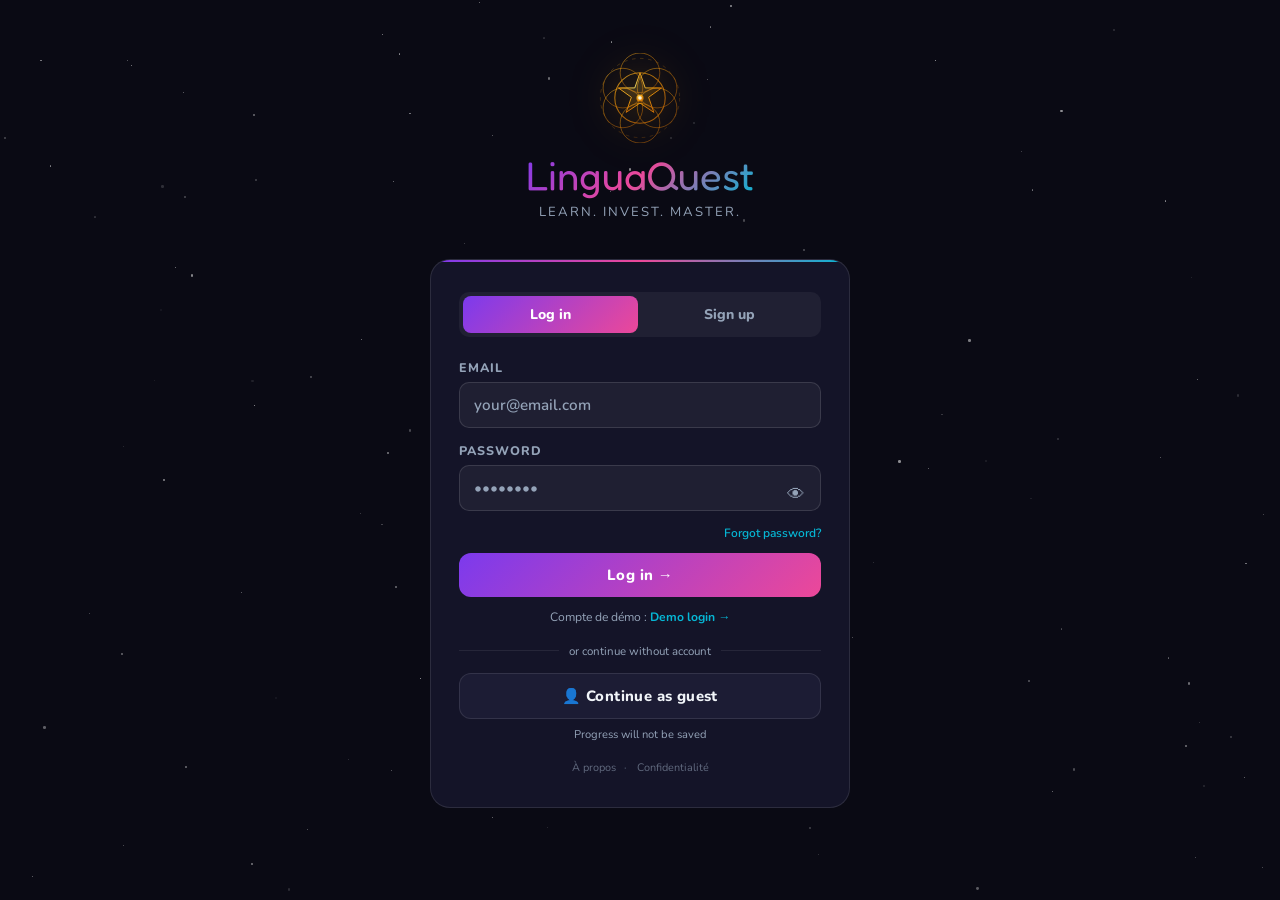
==== commit 93ad7a97: "Add files via upload" ====
--- a/app.html
+++ b/app.html
@@ -139,6 +139,16 @@
   </div>
   <div class="top-spacer"></div>
   <div class="coin-display"><span class="coin-icon"><span class="coin"></span></span><span id="tb-coins">0</span></div>
+  <!-- Language pill — click to change -->
+  <div id="lang-flag-pill" onclick="openLangModal()" title="Changer de langue"
+    style="display:flex;align-items:center;gap:5px;background:rgba(255,255,255,.08);
+      border:1px solid rgba(255,255,255,.15);border-radius:20px;padding:5px 10px;
+      cursor:pointer;transition:all .15s;font-size:.82rem;font-weight:800;
+      flex-shrink:0;">
+    <span id="pill-nL-flag">🌐</span>
+    <span style="color:var(--muted);font-size:.65rem;">→</span>
+    <span id="pill-tL-flag">🌐</span>
+  </div>
   <div class="avatar-btn" id="avatar-btn" onclick="navTo('profile')"></div>
 </div>
 
@@ -207,11 +217,6 @@
 
 <!-- ══════════════════ LEVELS ══════════════════ -->
 <div class="screen screen-padded" id="screen-levels">
-  <div class="breadcrumb">
-    <span class="crumb" onclick="navTo('learn')">🏠</span>
-    <span class="sep">›</span>
-    <span class="crumb" id="bc-pair" onclick="navTo('learn')" title="Changer de langue" style="cursor:pointer;">Lang</span>
-  </div>
   <div class="xp-mini">
     <span style="font-size:.72rem;color:var(--accent4);font-weight:800;">⭐ XP</span>
     <div class="xp-bar-wrap"><div class="xp-bar" id="xp-bar" style="width:0%"></div></div>
@@ -222,30 +227,46 @@
   <div id="dungeon-zones" style="width:100%;max-width:700px;"></div>
 </div>
 
-<!-- ══════════════════ CHAPTERS ══════════════════ -->
-<div class="screen screen-padded" id="screen-chapters">
-  <div class="breadcrumb">
-    <span class="crumb" onclick="navTo('learn')">🏠</span><span class="sep">›</span>
-    <span class="crumb" onclick="goTo('levels')" id="bc-pair2"></span><span class="sep">›</span>
-    <span id="bc-level2" style="font-weight:900;"></span>
-  </div>
-  <!-- Zone header -->
-  <div id="dungeon-zone-header" style="width:100%;max-width:700px;border-radius:18px;
-    overflow:hidden;margin-bottom:16px;position:relative;">
-    <div id="dungeon-zone-banner-inner" style="padding:18px 20px;display:flex;align-items:center;gap:14px;">
-      <div id="dungeon-zone-emoji2" style="font-size:3rem;"></div>
-      <div>
-        <div id="dungeon-zone-name2" style="font-size:1.2rem;font-weight:900;"></div>
-        <div id="dungeon-zone-desc2" style="font-size:.75rem;opacity:.75;margin-top:2px;"></div>
-      </div>
-    </div>
-  </div>
-  <!-- Topic tabs -->
-  <div class="topic-tabs" id="topic-tabs"></div>
-  <!-- Dungeon path rooms -->
-  <div class="dungeon-path" id="chapters-list"></div>
-  <!-- DIY button -->
-  <button class="diy-add-btn" onclick="openDIY()">＋ Créer ma propre leçon</button>
+<!-- ══════════════════ CHAPTERS / PATH ══════════════════ -->
+<div class="screen" id="screen-chapters" style="padding:0;overflow-x:hidden;">
+  <!-- Sticky zone header -->
+  <div id="dungeon-zone-header" style="position:sticky;top:0;z-index:10;
+    overflow:hidden;flex-shrink:0;">
+    <div id="dungeon-zone-banner-inner" style="padding:14px 18px;display:flex;
+      align-items:center;gap:12px;backdrop-filter:blur(12px);">
+      <button onclick="goTo('levels')" style="background:rgba(255,255,255,.1);
+        border:none;border-radius:10px;padding:6px 10px;cursor:pointer;
+        color:#fff;font-size:1.1rem;flex-shrink:0;">‹</button>
+      <div id="dungeon-zone-emoji2" style="font-size:2.2rem;flex-shrink:0;"></div>
+      <div style="flex:1;min-width:0;">
+        <div id="dungeon-zone-name2" style="font-size:1rem;font-weight:900;
+          white-space:nowrap;overflow:hidden;text-overflow:ellipsis;"></div>
+        <div id="dungeon-zone-desc2" style="font-size:.7rem;opacity:.65;margin-top:1px;"></div>
+      </div>
+      <!-- Progress badge -->
+      <div id="zone-progress-badge" style="background:rgba(0,0,0,.3);border-radius:10px;
+        padding:4px 10px;font-size:.72rem;font-weight:900;flex-shrink:0;color:rgba(255,255,255,.8);">
+        0/0
+      </div>
+    </div>
+    <!-- Thin progress bar -->
+    <div style="height:3px;background:rgba(255,255,255,.08);">
+      <div id="zone-progress-bar" style="height:100%;background:var(--accent3);
+        width:0%;transition:width .6s ease;"></div>
+    </div>
+  </div>
+
+  <!-- The winding path -->
+  <div id="chapters-list" style="padding:20px 0 100px;width:100%;"></div>
+
+  <!-- DIY floating button -->
+  <button onclick="openDIY()" style="
+    position:fixed;bottom:76px;right:16px;z-index:20;
+    width:48px;height:48px;border-radius:50%;border:none;
+    background:linear-gradient(135deg,var(--accent),var(--accent2));
+    color:#fff;font-size:1.3rem;cursor:pointer;
+    box-shadow:0 4px 20px rgba(124,58,237,.5);
+    display:none;" id="btn-diy-float">＋</button>
 </div>
 
 <!-- ══════════════════ DIY LESSON MODAL ══════════════════ -->
--- a/style.css
+++ b/style.css
@@ -1091,3 +1091,156 @@
 }
 /* Kill outline on focused buttons */
 button:focus, button:focus-visible { outline: none; }
+
+/* ══════════════════════════════════════════════
+   WINDING PATH — dungeon chapter journey
+═══════════════════════════════════════════════ */
+
+/* Language flag pill hover */
+#lang-flag-pill:hover{
+  background:rgba(124,58,237,.2)!important;
+  border-color:rgba(124,58,237,.5)!important;
+}
+
+/* The path container */
+#chapters-list{
+  display:flex;
+  flex-direction:column;
+  align-items:center;
+  gap:0;
+}
+
+/* Path node wrapper — alternates left/right */
+.path-node-wrap{
+  display:flex;
+  flex-direction:column;
+  align-items:center;
+  width:100%;
+  max-width:420px;
+  padding:0 24px;
+}
+.path-node-wrap.left  .path-node{ margin-right:auto; }
+.path-node-wrap.right .path-node{ margin-left:auto; }
+.path-node-wrap.center .path-node{ margin:0 auto; }
+
+/* Curved connector between nodes */
+.path-curve{
+  width:100%;
+  max-width:420px;
+  height:48px;
+  position:relative;
+  overflow:visible;
+  flex-shrink:0;
+}
+.path-curve svg{
+  width:100%;
+  height:100%;
+  overflow:visible;
+}
+
+/* Individual dungeon room node */
+.path-node{
+  position:relative;
+  width:220px;
+  background:var(--card2);
+  border:2px solid rgba(255,255,255,.1);
+  border-radius:20px;
+  padding:14px 16px;
+  cursor:pointer;
+  transition:transform .2s, box-shadow .2s, border-color .2s;
+  display:flex;align-items:center;gap:12px;
+}
+.path-node:hover:not(.locked){
+  transform:scale(1.04);
+  box-shadow:0 8px 30px rgba(0,0,0,.5);
+}
+.path-node.done{
+  border-color:rgba(16,185,129,.35);
+  background:linear-gradient(135deg,rgba(16,185,129,.08),var(--card2));
+}
+.path-node.active-node{
+  border-color:var(--accent);
+  background:linear-gradient(135deg,rgba(124,58,237,.15),var(--card2));
+  box-shadow:0 0 0 4px rgba(124,58,237,.15),0 8px 30px rgba(0,0,0,.4);
+  animation:node-pulse 2s ease-in-out infinite;
+}
+@keyframes node-pulse{
+  0%,100%{box-shadow:0 0 0 4px rgba(124,58,237,.15),0 8px 30px rgba(0,0,0,.4);}
+  50%     {box-shadow:0 0 0 8px rgba(124,58,237,.08),0 8px 30px rgba(0,0,0,.5);}
+}
+.path-node.locked{
+  opacity:.45;cursor:not-allowed;filter:grayscale(.6);
+}
+.path-node.boss-node{
+  width:260px;
+  border-color:rgba(239,68,68,.4);
+  background:linear-gradient(135deg,rgba(239,68,68,.1),var(--card2));
+  box-shadow:0 0 30px rgba(239,68,68,.15);
+}
+.path-node.boss-node:not(.locked):hover{
+  border-color:#ef4444;
+  box-shadow:0 0 50px rgba(239,68,68,.3);
+}
+
+/* Node icon */
+.path-node-icon{
+  width:44px;height:44px;border-radius:14px;
+  background:rgba(255,255,255,.07);
+  display:flex;align-items:center;justify-content:center;
+  font-size:1.6rem;flex-shrink:0;
+}
+.boss-node .path-node-icon{
+  background:rgba(239,68,68,.15);
+  font-size:2rem;
+}
+.done .path-node-icon{
+  background:rgba(16,185,129,.15);
+}
+
+/* Node text */
+.path-node-text{ flex:1;min-width:0; }
+.path-node-title{
+  font-weight:900;font-size:.88rem;
+  white-space:nowrap;overflow:hidden;text-overflow:ellipsis;
+}
+.path-node-sub{
+  font-size:.68rem;color:var(--muted);margin-top:2px;
+  white-space:nowrap;overflow:hidden;text-overflow:ellipsis;
+}
+
+/* Stars / lock badge */
+.path-node-badge{
+  flex-shrink:0;display:flex;flex-direction:column;align-items:center;gap:2px;
+}
+.path-stars{ font-size:.75rem;letter-spacing:1px; }
+.path-lock{ font-size:1rem;color:var(--muted); }
+
+/* Completion ring around icon */
+.done .path-node-icon::after{
+  content:'✓';
+  position:absolute;
+  top:-4px;right:-4px;
+  background:#10b981;border-radius:50%;
+  width:18px;height:18px;
+  font-size:.6rem;font-weight:900;color:#fff;
+  display:flex;align-items:center;justify-content:center;
+}
+.path-node-icon{ position:relative; }
+
+/* BOSS label */
+.path-boss-label{
+  position:absolute;top:-10px;left:50%;transform:translateX(-50%);
+  background:#ef4444;color:#fff;border-radius:6px;
+  padding:2px 8px;font-size:.6rem;font-weight:900;
+  letter-spacing:1.5px;text-transform:uppercase;
+  white-space:nowrap;
+}
+
+/* Vocab carry-over tag */
+.carry-tag{
+  display:inline-block;
+  background:rgba(6,182,212,.1);border:1px solid rgba(6,182,212,.2);
+  color:var(--accent3);border-radius:10px;
+  padding:1px 7px;font-size:.6rem;font-weight:800;
+  margin-top:3px;
+}
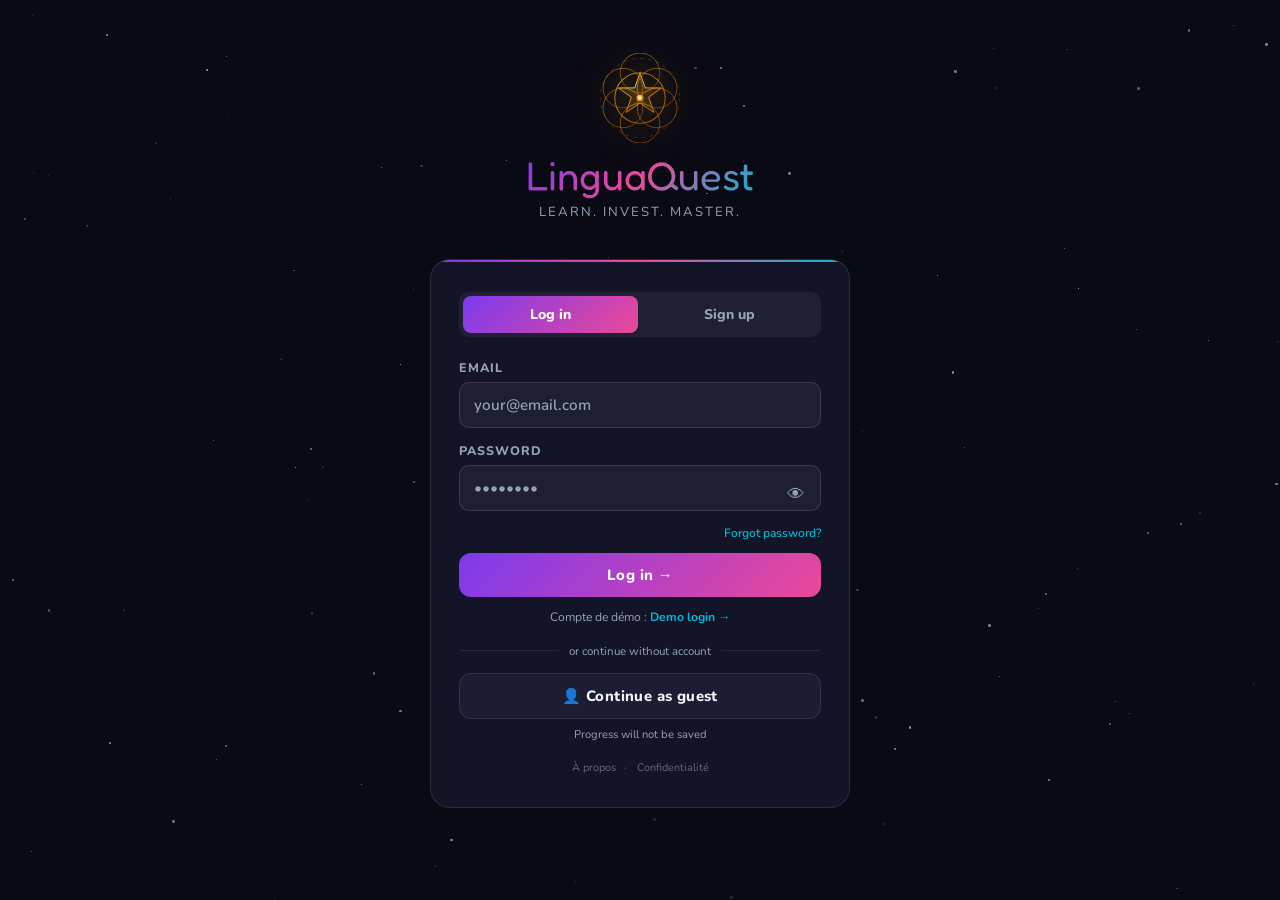
==== commit 7ab12378: "Add files via upload" ====
--- a/app.html
+++ b/app.html
@@ -230,7 +230,7 @@
 <!-- ══════════════════ CHAPTERS / PATH ══════════════════ -->
 <div class="screen" id="screen-chapters" style="padding:0;overflow-x:hidden;">
   <!-- Sticky zone header -->
-  <div id="dungeon-zone-header" style="position:sticky;top:0;z-index:10;
+  <div id="dungeon-zone-header" style="position:sticky;top:64px;z-index:10;
     overflow:hidden;flex-shrink:0;">
     <div id="dungeon-zone-banner-inner" style="padding:14px 18px;display:flex;
       align-items:center;gap:12px;backdrop-filter:blur(12px);">
@@ -256,8 +256,12 @@
     </div>
   </div>
 
+  <!-- Topic tabs (restored) -->
+  <div style="width:100%;max-width:420px;margin:0 auto;padding:8px 16px 0;">
+    <div class="topic-tabs" id="topic-tabs" style="margin-bottom:4px;"></div>
+  </div>
   <!-- The winding path -->
-  <div id="chapters-list" style="padding:20px 0 100px;width:100%;"></div>
+  <div id="chapters-list"  style="padding:20px 0 100px;width:100%;margin-top:0;"></div>
 
   <!-- DIY floating button -->
   <button onclick="openDIY()" style="
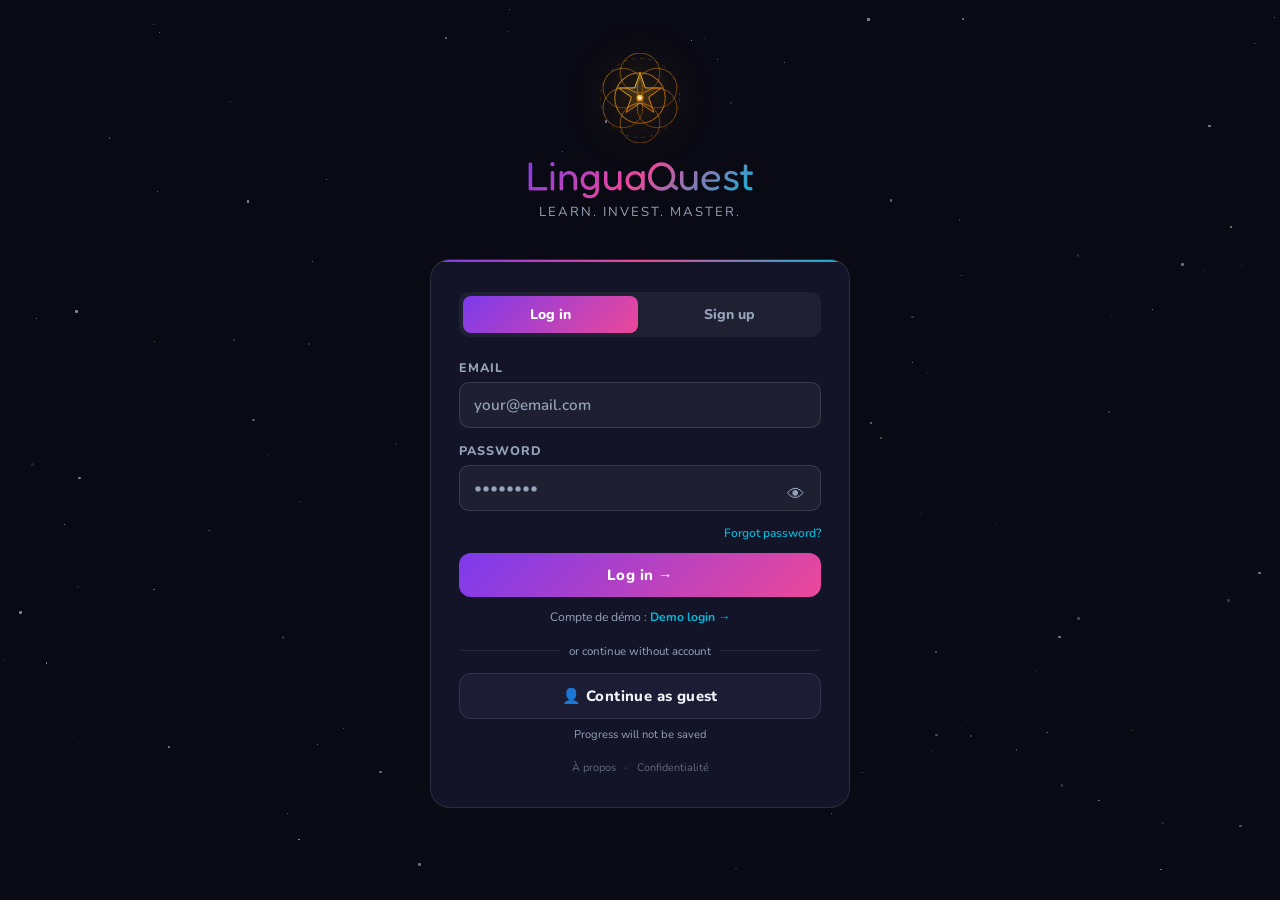
==== commit 14f0cce3: "Add files via upload" ====
--- a/app.html
+++ b/app.html
@@ -454,6 +454,31 @@
       <button class="btn btn-primary" onclick="playAgain()" id="btn-replay">Rejouer 🔄</button>
       <button class="btn btn-secondary" onclick="goTo('chapters')" id="btn-r-chapters">Chapitres</button>
       <button class="btn btn-gold" onclick="navTo('portfolio')" id="btn-r-invest">$ Investir</button>
+    </div>
+
+    <!-- ── GENERATED PHRASE ── -->
+    <div id="r-phrase-card" style="display:none;margin-top:22px;width:100%;max-width:520px;
+      background:linear-gradient(135deg,rgba(6,182,212,.1),rgba(124,58,237,.08));
+      border:1px solid rgba(6,182,212,.2);border-radius:18px;padding:18px 20px;text-align:left;">
+      <div style="font-size:.68rem;font-weight:900;letter-spacing:2px;text-transform:uppercase;
+        color:var(--accent3);margin-bottom:10px;">✨ Phrase générée avec tes mots</div>
+      <div id="r-phrase-text" style="font-size:1rem;font-weight:700;line-height:1.7;
+        color:var(--text);"></div>
+      <div id="r-phrase-trans" style="font-size:.82rem;color:var(--muted);margin-top:8px;
+        font-style:italic;line-height:1.6;"></div>
+      <div style="display:flex;gap:8px;margin-top:12px;flex-wrap:wrap;" id="r-phrase-words"></div>
+      <button onclick="generateResultPhrase()" style="margin-top:12px;background:transparent;
+        border:1px solid rgba(6,182,212,.3);border-radius:10px;padding:6px 14px;
+        font-family:inherit;font-size:.78rem;font-weight:800;color:var(--accent3);
+        cursor:pointer;">🔄 Nouvelle phrase</button>
+    </div>
+
+    <!-- ── PRACTICE WITH GAMES ── -->
+    <div id="r-games-section" style="display:none;margin-top:16px;width:100%;max-width:520px;">
+      <div style="font-size:.68rem;font-weight:900;letter-spacing:2px;text-transform:uppercase;
+        color:var(--muted);margin-bottom:10px;">🎮 Pratique ces mots dans un jeu</div>
+      <div style="display:flex;gap:10px;flex-wrap:wrap;justify-content:center;" id="r-games-grid">
+      </div>
     </div>
 
     <!-- Ad slot — résultats -->
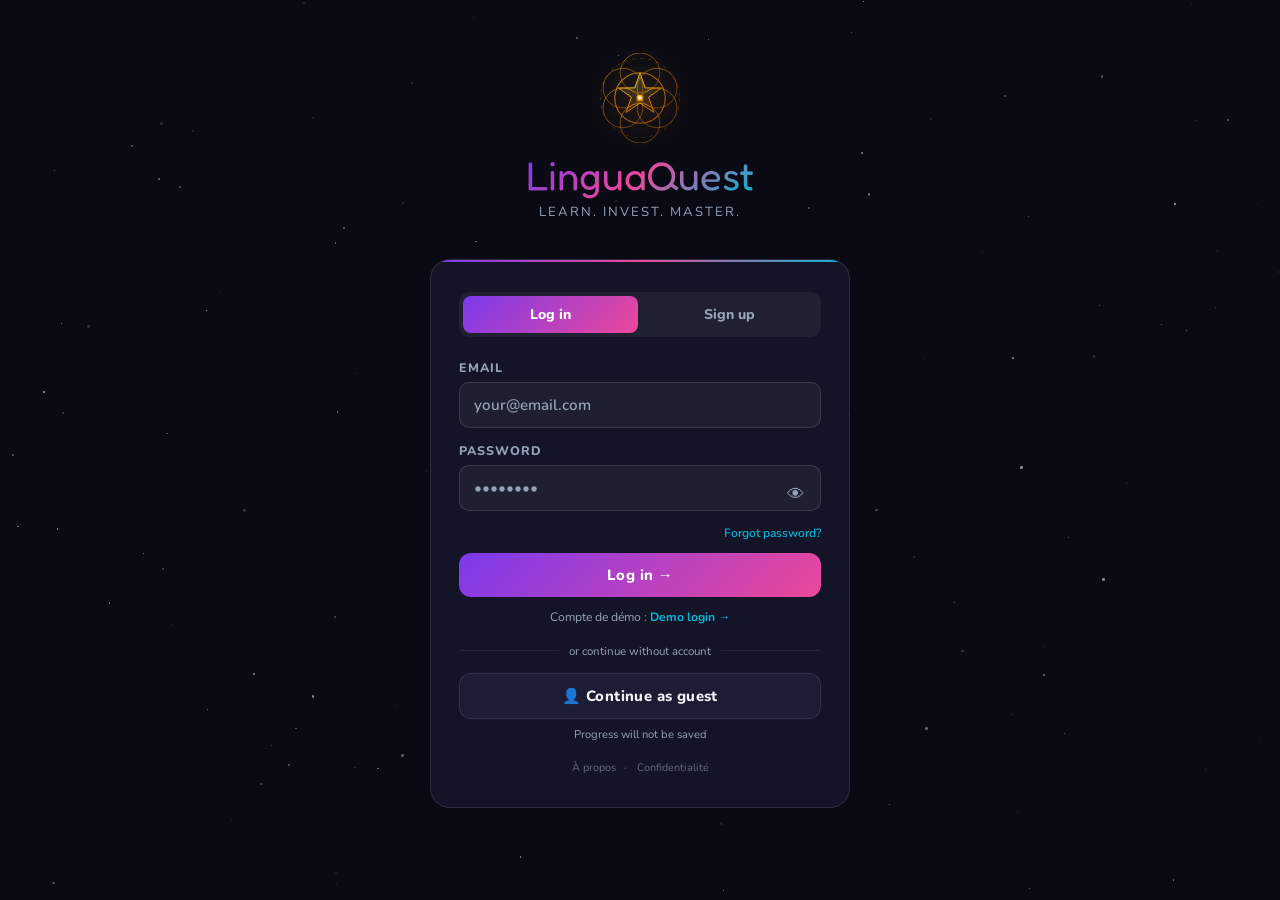
==== commit 7177f86a: "Add files via upload" ====
--- a/app.html
+++ b/app.html
@@ -359,6 +359,28 @@
     </div>
     <div class="q-text-wrap"><div class="q-text" id="g-text"></div></div>
     <div class="q-hint" id="g-hint"></div>
+  </div>
+  <!-- Phrase Review Zone (last exercise step) -->
+  <div id="zone-phrase-review" style="display:none;width:100%;max-width:700px;">
+    <div style="background:linear-gradient(135deg,rgba(6,182,212,.1),rgba(124,58,237,.07));
+      border:1px solid rgba(6,182,212,.2);border-radius:18px;padding:20px;margin-bottom:10px;">
+      <div style="font-size:.68rem;font-weight:900;letter-spacing:2px;text-transform:uppercase;
+        color:var(--accent3);margin-bottom:12px;">✨ Construis-toi une phrase avec tes mots</div>
+      <!-- Native phrase -->
+      <div id="pr-phrase-native" style="font-size:1.05rem;font-weight:800;line-height:1.7;
+        color:var(--text);margin-bottom:8px;"></div>
+      <!-- Target translation -->
+      <div id="pr-phrase-target" style="font-size:.88rem;color:var(--muted);font-style:italic;
+        line-height:1.6;border-top:1px solid rgba(255,255,255,.07);padding-top:8px;
+        margin-bottom:12px;"></div>
+      <!-- Word pills -->
+      <div id="pr-word-pills" style="display:flex;gap:6px;flex-wrap:wrap;margin-bottom:12px;"></div>
+      <!-- Re-roll button -->
+      <button onclick="rerollPhrase()" style="background:transparent;
+        border:1px solid rgba(6,182,212,.3);border-radius:10px;padding:6px 14px;
+        font-family:inherit;font-size:.75rem;font-weight:800;color:var(--accent3);
+        cursor:pointer;">🔄 Autre phrase</button>
+    </div>
   </div>
   <div id="zone-gram-tip" style="display:none;width:100%;max-width:700px;">
     <div style="background:linear-gradient(135deg,rgba(124,58,237,.12),rgba(6,182,212,.08));
--- a/style.css
+++ b/style.css
@@ -1244,3 +1244,12 @@
   padding:1px 7px;font-size:.6rem;font-weight:800;
   margin-top:3px;
 }
+
+/* Phrase review highlights */
+mark.ph-hl-n{background:rgba(6,182,212,.25);border-radius:4px;padding:0 3px;
+  color:var(--accent3);font-weight:900;font-style:normal;}
+mark.ph-hl-t{background:rgba(124,58,237,.25);border-radius:4px;padding:0 3px;
+  color:#c4b5fd;font-weight:900;font-style:normal;}
+.pr-pill{display:inline-flex;align-items:center;gap:4px;
+  background:rgba(255,255,255,.06);border:1px solid rgba(255,255,255,.1);
+  border-radius:20px;padding:3px 10px;font-size:.68rem;font-weight:800;color:var(--muted);}
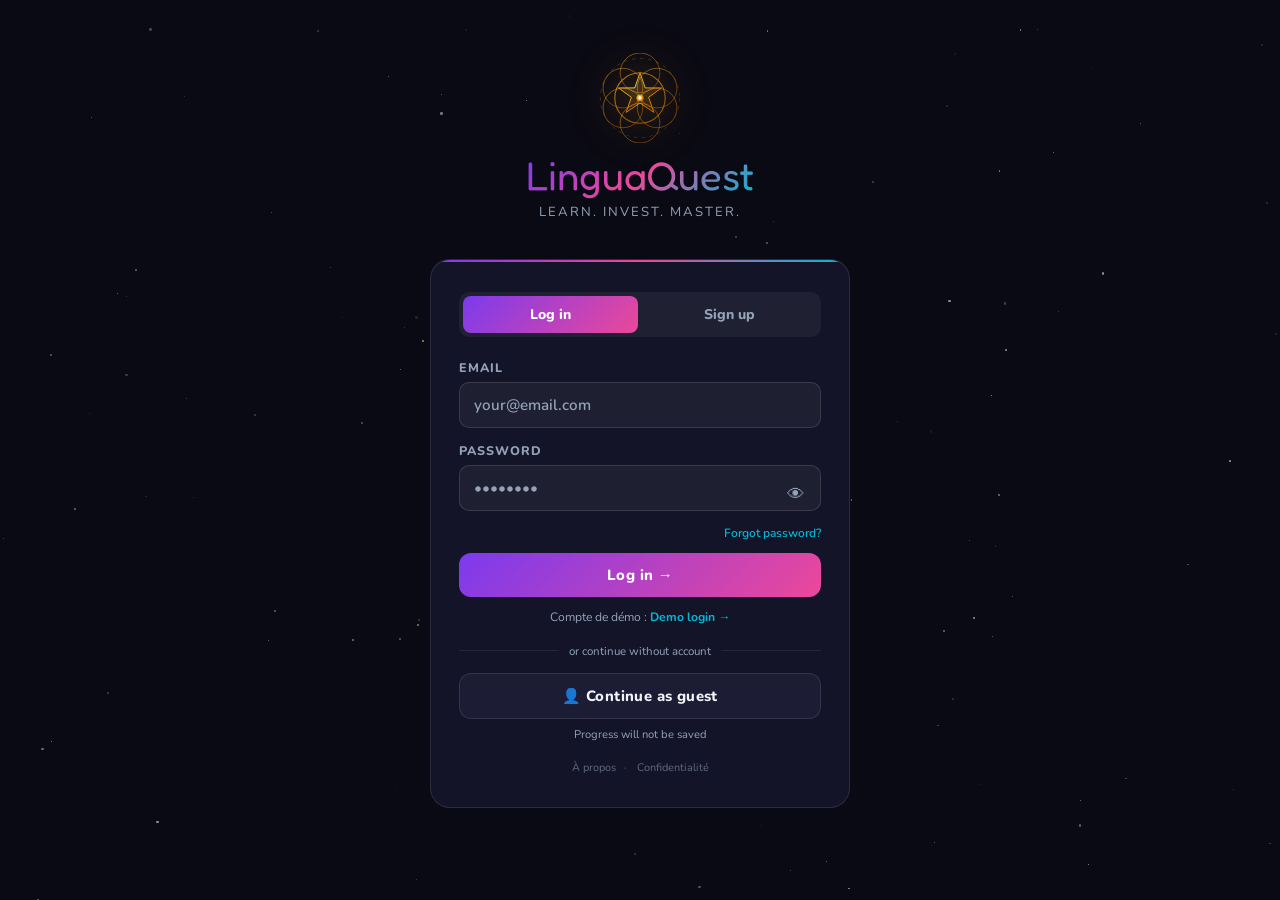
==== commit a4f39701: "Add files via upload" ====
--- a/app.html
+++ b/app.html
@@ -317,6 +317,9 @@
     <button class="btn-qr" onclick="openFlappyQR()" style="flex:1;justify-content:center;font-size:.7rem;">
       📱 QR Partage
     </button>
+    <button class="btn-qr" onclick="openGame('bn')" style="flex:1;justify-content:center;">
+      ⚓ Bataille Navale
+    </button>
   </div>
   <div class="game-types">
 
@@ -774,6 +777,7 @@
     <button class="rank-tab"        id="rank-tab-flappy"  onclick="switchRankTab('flappy')">🐦 Flappy</button>
     <button class="rank-tab"        id="rank-tab-car"     onclick="switchRankTab('car')">🏎️ Race</button>
     <button class="rank-tab"        id="rank-tab-compost" onclick="switchRankTab('compost')">🪱 Compost</button>
+    <button class="rank-tab"        id="rank-tab-bn"      onclick="switchRankTab('bn')">⚓ Navale</button>
   </div>
 
   <!-- LEADERBOARD -->
@@ -897,6 +901,46 @@
     <button class="btn btn-primary" onclick="openCompostFromGames()" style="background:linear-gradient(135deg,#16a34a,#15803d);border:none;width:100%;font-size:1rem;">▶ Jouer</button>
   </div>
 
+  <!-- BATAILLE NAVALE TAB -->
+  <div id="rank-bn-zone" style="display:none;width:100%;max-width:700px;">
+    <div style="text-align:center;padding:12px 0 16px;">
+      <div style="font-size:3rem;margin-bottom:8px;">⚓</div>
+      <div style="font-weight:900;font-size:1.2rem;margin-bottom:4px;">Bataille Navale Linguistique</div>
+      <div style="color:var(--muted);font-size:.82rem;margin-bottom:20px;max-width:320px;margin-left:auto;margin-right:auto;line-height:1.6;">
+        Coule la flotte ennemie en trouvant les bonnes traductions.<br>
+        Parfait pour pratiquer les <strong style="color:var(--accent3)">verbes</strong>, noms, et phrases complètes.
+      </div>
+      <button class="btn btn-primary" onclick="openGame('bn')"
+        style="background:linear-gradient(135deg,#1e40af,#7c3aed);width:100%;font-size:1rem;margin-bottom:10px;">
+        ⚓ Jouer à la Bataille Navale
+      </button>
+      <!-- How the grid works -->
+      <div style="background:var(--card2);border:1px solid rgba(255,255,255,.08);border-radius:16px;
+        padding:14px;text-align:left;margin-top:6px;">
+        <div style="font-size:.68rem;font-weight:900;letter-spacing:2px;text-transform:uppercase;
+          color:var(--accent3);margin-bottom:10px;">📐 Comment lire la grille</div>
+        <div style="display:grid;grid-template-columns:1fr 1fr;gap:8px;">
+          <div style="font-size:.78rem;color:rgba(255,255,255,.7);">
+            <div style="font-weight:900;color:#fff;margin-bottom:4px;">Axe X — Catégories</div>
+            <div>📦 Noms · ⚡ Verbes</div>
+            <div>🎨 Adjectifs · 💫 Adverbes</div>
+            <div>👤 Pronoms · 💬 Phrases</div>
+          </div>
+          <div style="font-size:.78rem;color:rgba(255,255,255,.7);">
+            <div style="font-weight:900;color:#fff;margin-bottom:4px;">Axe Y — Indices</div>
+            <div>1 → mot 1 de la catégorie</div>
+            <div>2 → mot 2…</div>
+            <div>Ex: <strong style="color:var(--accent3)">A3</strong> = Noms, mot 3</div>
+          </div>
+        </div>
+        <div style="margin-top:10px;font-size:.75rem;color:var(--muted);">
+          Pour attaquer une case, réponds à la traduction du mot de cette catégorie.<br>
+          <strong style="color:var(--text)">3 modes :</strong> ✏️ Écriture · 🖐 Glisser-déposer · 🎤 Vocal
+        </div>
+      </div>
+    </div>
+  </div>
+
   <!-- FRIENDS TAB -->
   <div id="rank-friends-zone" style="display:none;">
     <!-- Sub-tabs -->
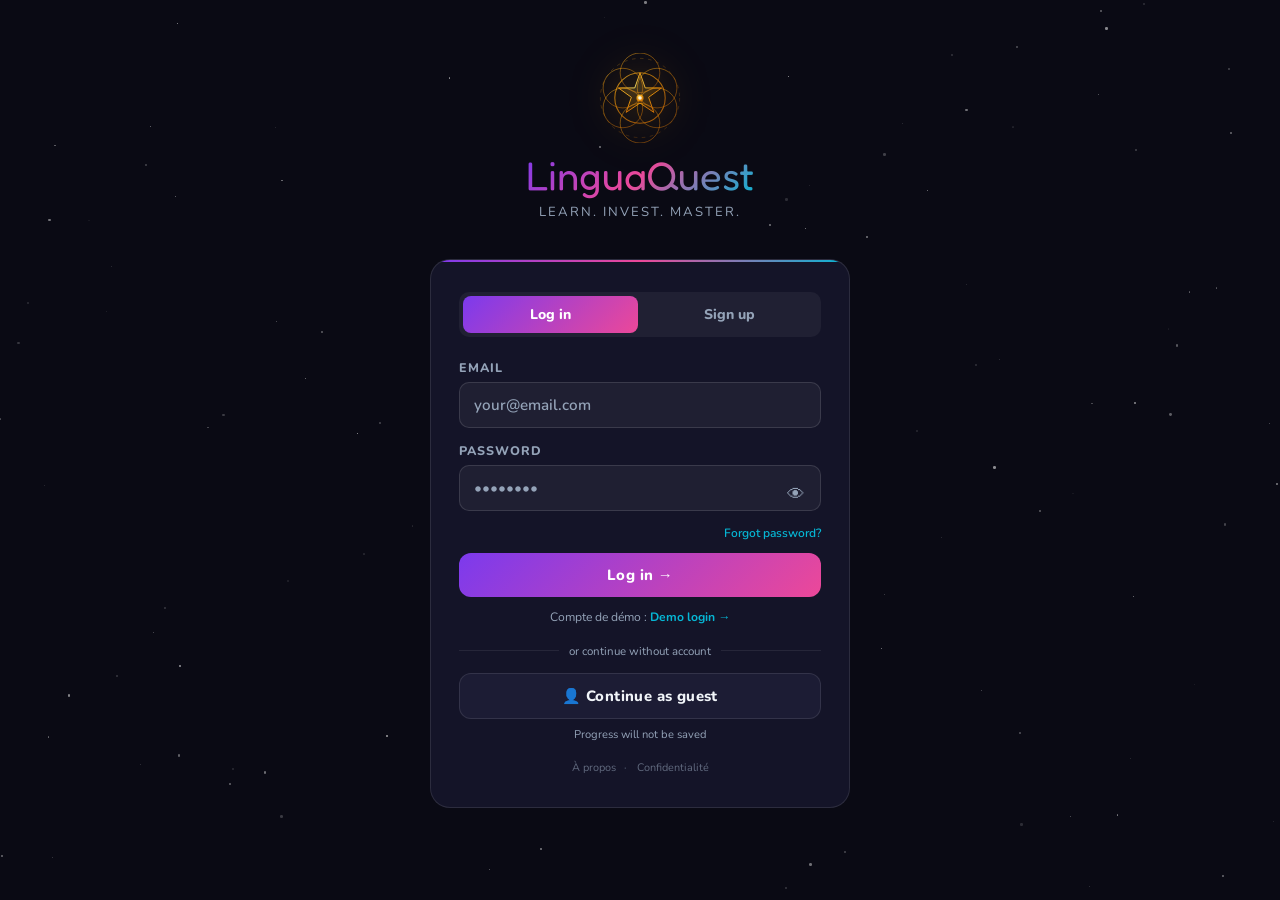
==== commit d2b858a9: "Add files via upload" ====
--- a/app.html
+++ b/app.html
@@ -307,19 +307,11 @@
   <div style="display:flex;justify-content:flex-end;width:100%;max-width:700px;margin-bottom:7px;">
     <span class="mix-badge" id="lbl-mix-badge">🎲 Mode Mixte recommandé</span>
   </div>
-  <div style="display:flex;gap:8px;margin-bottom:12px;width:100%;max-width:700px;">
-    <button class="btn-qr" onclick="openGame('flappy')" style="flex:1;justify-content:center;">
-      🐦 Jouer Flappy
-    </button>
-    <button class="btn-qr" onclick="openGame('car')" style="flex:1;justify-content:center;">
-      🚗 Course de mots
-    </button>
-    <button class="btn-qr" onclick="openFlappyQR()" style="flex:1;justify-content:center;font-size:.7rem;">
-      📱 QR Partage
-    </button>
-    <button class="btn-qr" onclick="openGame('bn')" style="flex:1;justify-content:center;">
-      ⚓ Bataille Navale
-    </button>
+  <div class="mini-game-btn-row">
+    <button class="btn-qr" onclick="openGame('flappy')">🐦 Flappy</button>
+    <button class="btn-qr" onclick="openGame('car')">🚗 Course</button>
+    <button class="btn-qr" onclick="openGame('bn')">⚓ Navale</button>
+    <button class="btn-qr" onclick="openFlappyQR()" style="font-size:.72rem;">📱 QR</button>
   </div>
   <div class="game-types">
 
@@ -770,14 +762,45 @@
 <!-- ══════════════════ RANK SCREEN (Leaderboard + Duels) ══════════════════ -->
 <div class="screen screen-padded" id="screen-rank">
   <div class="rank-tabs">
+    <button class="rank-tab"        id="rank-tab-games"   onclick="switchRankTab('games')">🎮 Jeux</button>
     <button class="rank-tab active" id="rank-tab-lb"      onclick="switchRankTab('lb')">🏆 Rang</button>
     <button class="rank-tab"        id="rank-tab-duels"   onclick="switchRankTab('duels')">⚔️ Duels</button>
     <button class="rank-tab"        id="rank-tab-practice"onclick="switchRankTab('practice')">🎯 Pratique</button>
     <button class="rank-tab"        id="rank-tab-friends" onclick="switchRankTab('friends')">👥 Amis</button>
-    <button class="rank-tab"        id="rank-tab-flappy"  onclick="switchRankTab('flappy')">🐦 Flappy</button>
-    <button class="rank-tab"        id="rank-tab-car"     onclick="switchRankTab('car')">🏎️ Race</button>
+    <button class="rank-tab"        id="rank-tab-flappy"  onclick="switchRankTab('flappy')">🐦 Scores</button>
     <button class="rank-tab"        id="rank-tab-compost" onclick="switchRankTab('compost')">🪱 Compost</button>
-    <button class="rank-tab"        id="rank-tab-bn"      onclick="switchRankTab('bn')">⚓ Navale</button>
+  </div>
+
+  <!-- GAMES HUB -->
+  <div id="rank-games-zone" style="display:none;width:100%;max-width:700px;">
+    <div class="section-title" style="margin-bottom:4px;">🎮 Mini-jeux</div>
+    <div class="section-sub" style="margin-bottom:16px;">Joue et gagne des pièces — connectés à ton compte</div>
+    <div class="games-hub-grid">
+      <div class="game-hub-card" onclick="openGame('flappy')">
+        <div class="game-hub-icon">🐦</div>
+        <div class="game-hub-name">FlappyLingo</div>
+        <div class="game-hub-desc">Vole vers la bonne traduction ! Évite les obstacles.</div>
+        <div class="game-hub-reward"><span class="coin"></span> +60 pièces</div>
+      </div>
+      <div class="game-hub-card" onclick="openGame('car')">
+        <div class="game-hub-icon">🚗</div>
+        <div class="game-hub-name">LinguaRace</div>
+        <div class="game-hub-desc">Conduis vers la bonne traduction. Vitesse et précision.</div>
+        <div class="game-hub-reward"><span class="coin"></span> +80 pièces</div>
+      </div>
+      <div class="game-hub-card" onclick="openGame('compost')">
+        <div class="game-hub-icon">🪱</div>
+        <div class="game-hub-name">Compost</div>
+        <div class="game-hub-desc">Snake.io — mange les bonnes traductions, évite les pièges.</div>
+        <div class="game-hub-reward"><span class="coin"></span> +50 pièces</div>
+      </div>
+      <div class="game-hub-card" onclick="openGame('bn')">
+        <div class="game-hub-icon">⚓</div>
+        <div class="game-hub-name">Bataille Navale</div>
+        <div class="game-hub-desc">Coule la flotte ennemie en trouvant les bonnes traductions.</div>
+        <div class="game-hub-reward"><span class="coin"></span> +70 pièces</div>
+      </div>
+    </div>
   </div>
 
   <!-- LEADERBOARD -->
--- a/style.css
+++ b/style.css
@@ -1253,3 +1253,377 @@
 .pr-pill{display:inline-flex;align-items:center;gap:4px;
   background:rgba(255,255,255,.06);border:1px solid rgba(255,255,255,.1);
   border-radius:20px;padding:3px 10px;font-size:.68rem;font-weight:800;color:var(--muted);}
+
+/* ════════════════════════════════════════════════
+   MOBILE RESPONSIVE — complete overhaul
+   ════════════════════════════════════════════════ */
+
+/* Safe area for notched phones */
+:root {
+  --safe-bottom: env(safe-area-inset-bottom, 0px);
+  --safe-top: env(safe-area-inset-top, 0px);
+}
+
+/* Nav bar — account for notch/home bar */
+.nav-bar {
+  padding-bottom: calc(12px + var(--safe-bottom));
+}
+
+/* Top bar — notch */
+.top-bar {
+  padding-top: calc(10px + var(--safe-top));
+}
+
+/* ── 480px and below ── */
+@media (max-width: 480px) {
+
+  /* Prevent text from overflowing on small screens */
+  body { overflow-x: hidden; }
+
+  /* Auth card — tighter on small phones */
+  .auth-card { padding: 24px 18px; margin: 0 8px; border-radius: 16px; }
+
+  /* Logo smaller */
+  .logo { font-size: 1.9rem; }
+  .tagline { font-size: .72rem; letter-spacing: 1.2px; }
+
+  /* Nav labels — keep them visible but small */
+  .nav-item { padding: 4px 6px; font-size: .6rem; }
+  .nav-item .ni { font-size: 1.15rem; }
+
+  /* Top bar — tighter */
+  .top-bar { padding: 8px 12px; gap: 8px; }
+  .top-bar-logo { font-size: 1.1rem; }
+  .coin-display { padding: 4px 9px; font-size: .8rem; }
+  #lang-flag-pill { padding: 4px 8px; font-size: .75rem; }
+  .avatar-btn { width: 30px; height: 30px; font-size: .78rem; }
+
+  /* Screens — tighter padding on phones */
+  .screen { padding: 14px 12px 80px; }
+  .screen-padded { padding-top: 58px; padding-bottom: calc(80px + var(--safe-bottom)); }
+
+  /* Section titles */
+  .section-title { font-size: 1.1rem; }
+
+  /* Cards */
+  .card { padding: 16px; border-radius: 14px; }
+
+  /* Levels grid — 2 cols on small phones */
+  .levels-grid { grid-template-columns: repeat(2, 1fr); gap: 8px; }
+
+  /* Quiz answers — 1 col on phones */
+  .answers-grid { grid-template-columns: 1fr; }
+  .answer-btn { padding: 13px 14px; font-size: .9rem; }
+
+  /* Game types — 1 col */
+  .game-types { grid-template-columns: 1fr; }
+  .game-type-card { padding: 14px; }
+
+  /* Match — 1 col */
+  .match-container { grid-template-columns: 1fr; }
+
+  /* Question card */
+  .question-card { padding: 16px 14px; }
+  .q-text { font-size: 1.15rem !important; }
+
+  /* Profile stats — 3 col stays but smaller */
+  .stats-grid { gap: 6px; }
+  .stat-card { padding: 10px 8px; }
+
+  /* Shop grid — 1 col on tiny phones */
+  .shop-grid { grid-template-columns: 1fr; }
+
+  /* Profile hero — stacked on small */
+  .profile-hero { flex-direction: column; text-align: center; gap: 12px; }
+  .profile-avatar { width: 56px; height: 56px; font-size: 1.3rem; }
+
+  /* Breadcrumb — smaller */
+  .breadcrumb { font-size: .68rem; }
+
+  /* Buttons — full width on phone where needed */
+  .btn-lg { font-size: .95rem; padding: 13px 22px; }
+
+  /* Mini-game buttons in game-select — 2x2 grid */
+  #screen-game-select .btn-qr-row {
+    display: grid;
+    grid-template-columns: 1fr 1fr;
+    gap: 6px;
+  }
+
+  /* Wealth hero — smaller numbers */
+  .wealth-total { font-size: 1.6rem !important; }
+
+  /* Asset cards — full width always */
+  .asset-card { border-radius: 12px; }
+
+  /* Results stats */
+  .results-stats { gap: 6px; }
+  .results-score { font-size: 2.2rem !important; }
+
+  /* Coin reward banner */
+  .coin-reward-banner { padding: 12px 14px; }
+
+  /* Timer badge + score */
+  .timer-badge { font-size: .78rem; padding: 3px 8px; }
+  .score-badge { font-size: .78rem; }
+
+  /* Topic tabs — smaller */
+  .topic-tab { padding: 6px 10px; font-size: .75rem; }
+
+  /* Rank tabs — already has 480 breakpoint, reinforce */
+  .rank-tab { padding: 6px 9px; font-size: .68rem; }
+
+  /* Path nodes (dungeon) */
+  .path-node { padding: 10px 12px; }
+  .path-node-icon { width: 38px; height: 38px; font-size: 1.4rem; }
+  .path-node-title { font-size: .82rem; }
+
+  /* Modal box */
+  .modal-box { padding: 20px 16px; border-radius: 16px; }
+
+  /* Auth — stack login/register tabs nicely */
+  .auth-tabs { margin-bottom: 18px; }
+
+  /* Step dots for lang picker */
+  .step-dot { width: 28px; height: 28px; font-size: .78rem; }
+}
+
+/* ── 360px and below (very small phones) ── */
+@media (max-width: 360px) {
+  .nav-item { padding: 4px 4px; font-size: .55rem; }
+  .nav-item .ni { font-size: 1rem; }
+  .levels-grid { grid-template-columns: repeat(2, 1fr); }
+  .stats-grid { grid-template-columns: repeat(3, 1fr); }
+  .section-title { font-size: 1rem; }
+  .auth-card { padding: 20px 14px; }
+  .lang-picker-grid { grid-template-columns: repeat(2, 1fr); }
+}
+
+/* ── 768px tablets — widen content ── */
+@media (min-width: 768px) {
+  .screen-padded { padding-top: 72px; }
+  .answers-grid { grid-template-columns: 1fr 1fr; }
+  .game-types { grid-template-columns: repeat(2, 1fr); }
+  .shop-grid { grid-template-columns: repeat(3, 1fr); }
+  .levels-grid { grid-template-columns: repeat(3, 1fr); }
+}
+
+/* ── Touch-friendly tap targets ── */
+@media (hover: none) and (pointer: coarse) {
+  .btn { min-height: 44px; }
+  .answer-btn { min-height: 48px; }
+  .nav-item { min-width: 44px; }
+  .auth-input { font-size: 16px; } /* prevent iOS zoom on focus */
+  select, input[type="text"], input[type="email"],
+  input[type="password"] { font-size: 16px; } /* prevent iOS zoom */
+}
+
+/* ── Fix game-select mini-game button row ── */
+.mini-game-btn-row {
+  display: flex;
+  gap: 6px;
+  flex-wrap: wrap;
+  width: 100%;
+  max-width: 700px;
+  margin-bottom: 12px;
+}
+.mini-game-btn-row .btn-qr {
+  flex: 1 1 calc(50% - 6px);
+  min-width: 0;
+  justify-content: center;
+  font-size: .8rem;
+  padding: 8px 6px;
+}
+@media (min-width: 600px) {
+  .mini-game-btn-row .btn-qr { flex: 1; }
+}
+
+/* ── Portfolio intro nudge card ── */
+.portfolio-nudge {
+  width: 100%; max-width: 520px;
+  background: linear-gradient(135deg, rgba(251,191,36,.1), rgba(245,158,11,.06));
+  border: 1px solid rgba(251,191,36,.25);
+  border-radius: 14px;
+  padding: 14px 16px;
+  display: flex;
+  align-items: center;
+  gap: 12px;
+  margin-top: 12px;
+  animation: nudge-in .4s ease;
+  cursor: pointer;
+}
+.portfolio-nudge:hover { border-color: rgba(251,191,36,.5); }
+@keyframes nudge-in {
+  from { opacity: 0; transform: translateY(8px); }
+  to   { opacity: 1; transform: translateY(0); }
+}
+.portfolio-nudge-icon { font-size: 1.8rem; flex-shrink: 0; }
+.portfolio-nudge-text { flex: 1; }
+.portfolio-nudge-title { font-weight: 900; font-size: .9rem; color: var(--gold); margin-bottom: 2px; }
+.portfolio-nudge-sub { font-size: .75rem; color: var(--muted); line-height: 1.4; }
+.portfolio-nudge-arrow { font-size: 1.2rem; color: var(--gold); opacity: .7; flex-shrink: 0; }
+
+/* ── Games hub screen ── */
+.games-hub-grid {
+  display: grid;
+  grid-template-columns: repeat(2, 1fr);
+  gap: 12px;
+  width: 100%;
+  max-width: 700px;
+  margin: 12px 0;
+}
+@media (max-width: 480px) {
+  .games-hub-grid { grid-template-columns: 1fr; gap: 10px; }
+}
+.game-hub-card {
+  background: var(--card);
+  border: 1px solid rgba(255,255,255,.08);
+  border-radius: 16px;
+  padding: 18px 16px;
+  cursor: pointer;
+  transition: all .2s;
+  text-align: center;
+  position: relative;
+  overflow: hidden;
+}
+.game-hub-card::before {
+  content: '';
+  position: absolute; top: 0; left: 0; right: 0; height: 3px;
+  background: linear-gradient(90deg, var(--accent), var(--accent2));
+}
+.game-hub-card:hover { transform: translateY(-3px); border-color: rgba(124,58,237,.3); box-shadow: 0 8px 30px rgba(0,0,0,.3); }
+.game-hub-card:active { transform: translateY(0); }
+.game-hub-icon { font-size: 2.4rem; margin-bottom: 8px; }
+.game-hub-name { font-weight: 900; font-size: 1rem; margin-bottom: 4px; }
+.game-hub-desc { font-size: .75rem; color: var(--muted); line-height: 1.4; margin-bottom: 8px; }
+.game-hub-reward { display: inline-flex; align-items: center; gap: 4px; background: rgba(251,191,36,.1); border: 1px solid rgba(251,191,36,.2); border-radius: 20px; padding: 3px 10px; font-size: .72rem; font-weight: 800; color: var(--gold); }
+
+/* ════════════════════════════════════════════════
+   MOBILE RESPONSIVE — complete overhaul
+   ════════════════════════════════════════════════ */
+
+:root {
+  --safe-bottom: env(safe-area-inset-bottom, 0px);
+  --safe-top: env(safe-area-inset-top, 0px);
+}
+
+.nav-bar { padding-bottom: calc(12px + var(--safe-bottom)); }
+.top-bar { padding-top: calc(10px + var(--safe-top)); }
+
+@media (max-width: 480px) {
+  body { overflow-x: hidden; }
+  .auth-card { padding: 24px 18px; margin: 0 8px; border-radius: 16px; }
+  .logo { font-size: 1.9rem; }
+  .tagline { font-size: .72rem; letter-spacing: 1.2px; }
+  .nav-item { padding: 4px 6px; font-size: .6rem; }
+  .nav-item .ni { font-size: 1.15rem; }
+  .top-bar { padding: 8px 12px; gap: 8px; }
+  .top-bar-logo { font-size: 1.1rem; }
+  .coin-display { padding: 4px 9px; font-size: .8rem; }
+  #lang-flag-pill { padding: 4px 8px; font-size: .75rem; }
+  .avatar-btn { width: 30px; height: 30px; font-size: .78rem; }
+  .screen { padding: 14px 12px 80px; }
+  .screen-padded { padding-top: 58px; padding-bottom: calc(80px + var(--safe-bottom)); }
+  .section-title { font-size: 1.1rem; }
+  .card { padding: 16px; border-radius: 14px; }
+  .levels-grid { grid-template-columns: repeat(2, 1fr); gap: 8px; }
+  .answers-grid { grid-template-columns: 1fr; }
+  .answer-btn { padding: 13px 14px; font-size: .9rem; }
+  .game-types { grid-template-columns: 1fr; }
+  .game-type-card { padding: 14px; }
+  .match-container { grid-template-columns: 1fr; }
+  .question-card { padding: 16px 14px; }
+  .q-text { font-size: 1.15rem !important; }
+  .stats-grid { gap: 6px; }
+  .stat-card { padding: 10px 8px; }
+  .shop-grid { grid-template-columns: 1fr; }
+  .profile-hero { flex-direction: column; text-align: center; gap: 12px; }
+  .profile-avatar { width: 56px; height: 56px; font-size: 1.3rem; }
+  .breadcrumb { font-size: .68rem; }
+  .btn-lg { font-size: .95rem; padding: 13px 22px; }
+  .wealth-total { font-size: 1.6rem !important; }
+  .asset-card { border-radius: 12px; }
+  .results-stats { gap: 6px; }
+  .results-score { font-size: 2.2rem !important; }
+  .coin-reward-banner { padding: 12px 14px; }
+  .timer-badge { font-size: .78rem; padding: 3px 8px; }
+  .score-badge { font-size: .78rem; }
+  .topic-tab { padding: 6px 10px; font-size: .75rem; }
+  .rank-tab { padding: 6px 9px; font-size: .68rem; }
+  .path-node { padding: 10px 12px; }
+  .path-node-icon { width: 38px; height: 38px; font-size: 1.4rem; }
+  .path-node-title { font-size: .82rem; }
+  .modal-box { padding: 20px 16px; border-radius: 16px; }
+  .auth-tabs { margin-bottom: 18px; }
+  .step-dot { width: 28px; height: 28px; font-size: .78rem; }
+  .lang-grid { grid-template-columns: repeat(2, 1fr) !important; }
+}
+
+@media (max-width: 360px) {
+  .nav-item { padding: 4px 4px; font-size: .55rem; }
+  .nav-item .ni { font-size: 1rem; }
+  .section-title { font-size: 1rem; }
+  .auth-card { padding: 20px 14px; }
+  .lang-picker-grid { grid-template-columns: repeat(2, 1fr); }
+}
+
+@media (min-width: 768px) {
+  .screen-padded { padding-top: 72px; }
+  .shop-grid { grid-template-columns: repeat(3, 1fr); }
+}
+
+@media (hover: none) and (pointer: coarse) {
+  .btn { min-height: 44px; }
+  .answer-btn { min-height: 48px; }
+  .nav-item { min-width: 44px; }
+  .auth-input { font-size: 16px; }
+  select, input[type="text"], input[type="email"], input[type="password"] { font-size: 16px; }
+}
+
+/* ── Mini-game button row — responsive wrap ── */
+.mini-game-btn-row {
+  display: flex; gap: 6px; flex-wrap: wrap;
+  width: 100%; max-width: 700px; margin-bottom: 12px;
+}
+.mini-game-btn-row .btn-qr {
+  flex: 1 1 calc(50% - 6px); min-width: 0;
+  justify-content: center; font-size: .8rem; padding: 8px 6px;
+}
+@media (min-width: 600px) { .mini-game-btn-row .btn-qr { flex: 1; } }
+
+/* ── Portfolio intro nudge ── */
+.portfolio-nudge {
+  width: 100%; max-width: 520px;
+  background: linear-gradient(135deg,rgba(251,191,36,.1),rgba(245,158,11,.06));
+  border: 1px solid rgba(251,191,36,.25); border-radius: 14px;
+  padding: 14px 16px; display: flex; align-items: center; gap: 12px;
+  margin-top: 12px; animation: nudge-in .4s ease; cursor: pointer;
+}
+.portfolio-nudge:hover { border-color: rgba(251,191,36,.5); }
+@keyframes nudge-in { from{opacity:0;transform:translateY(8px)} to{opacity:1;transform:translateY(0)} }
+.portfolio-nudge-icon { font-size: 1.8rem; flex-shrink: 0; }
+.portfolio-nudge-text { flex: 1; }
+.portfolio-nudge-title { font-weight: 900; font-size: .9rem; color: var(--gold); margin-bottom: 2px; }
+.portfolio-nudge-sub { font-size: .75rem; color: var(--muted); line-height: 1.4; }
+.portfolio-nudge-arrow { font-size: 1.2rem; color: var(--gold); opacity: .7; flex-shrink: 0; }
+
+/* ── Games hub cards ── */
+.games-hub-grid {
+  display: grid; grid-template-columns: repeat(2,1fr);
+  gap: 12px; width: 100%; max-width: 700px; margin: 12px 0;
+}
+@media (max-width: 480px) { .games-hub-grid { grid-template-columns: 1fr; gap: 10px; } }
+.game-hub-card {
+  background: var(--card); border: 1px solid rgba(255,255,255,.08);
+  border-radius: 16px; padding: 18px 16px; cursor: pointer;
+  transition: all .2s; text-align: center; position: relative; overflow: hidden;
+}
+.game-hub-card::before {
+  content:''; position:absolute; top:0; left:0; right:0; height:3px;
+  background: linear-gradient(90deg,var(--accent),var(--accent2));
+}
+.game-hub-card:hover { transform: translateY(-3px); border-color: rgba(124,58,237,.3); box-shadow: 0 8px 30px rgba(0,0,0,.3); }
+.game-hub-icon { font-size: 2.4rem; margin-bottom: 8px; }
+.game-hub-name { font-weight: 900; font-size: 1rem; margin-bottom: 4px; }
+.game-hub-desc { font-size: .75rem; color: var(--muted); line-height: 1.4; margin-bottom: 8px; }
+.game-hub-reward { display: inline-flex; align-items: center; gap: 4px; background: rgba(251,191,36,.1); border: 1px solid rgba(251,191,36,.2); border-radius: 20px; padding: 3px 10px; font-size: .72rem; font-weight: 800; color: var(--gold); }
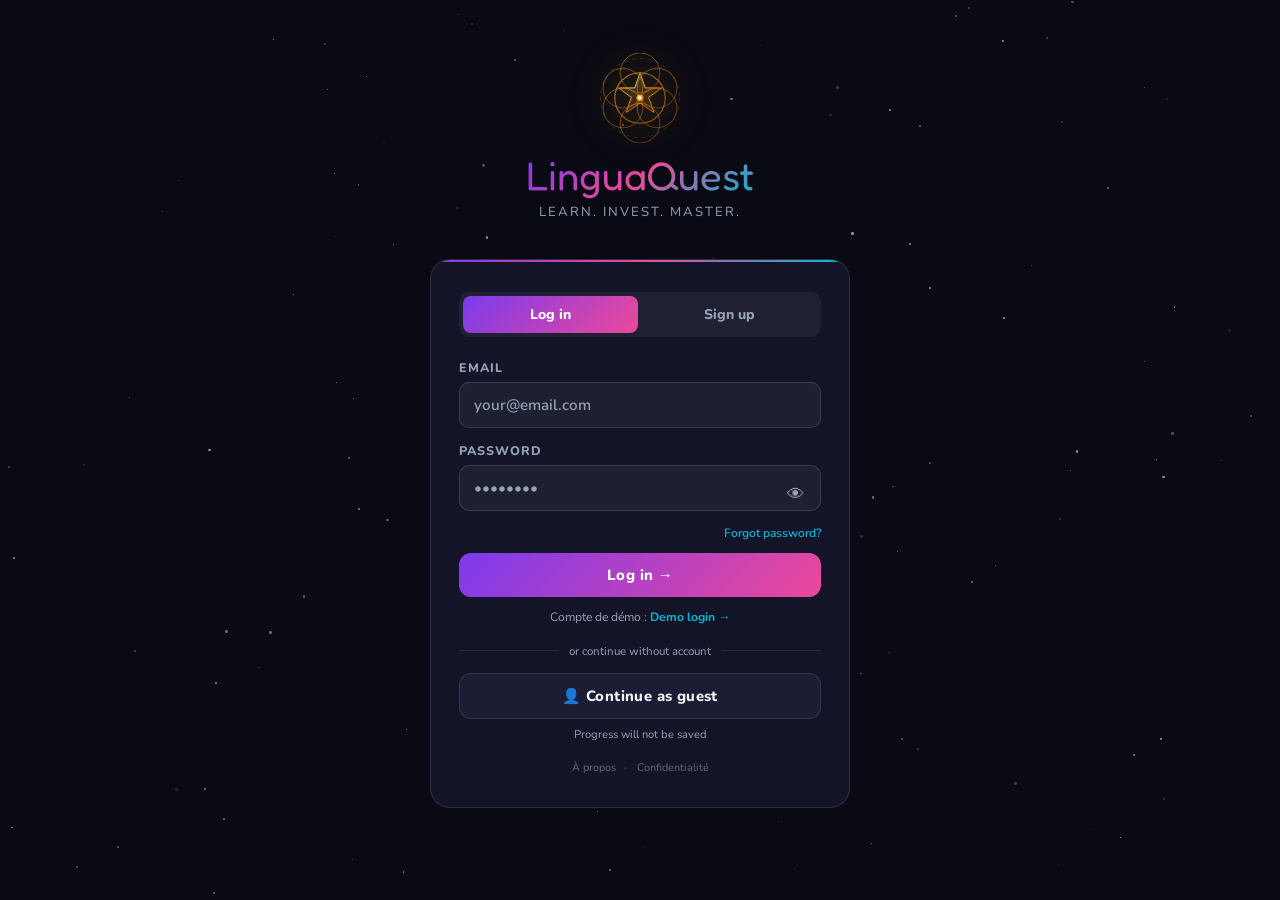
==== commit 489b3d75: "Add files via upload" ====
--- a/app.html
+++ b/app.html
@@ -387,6 +387,7 @@
     </div>
   </div>
   <div id="zone-quiz" style="width:100%;max-width:700px;"><div class="answers-grid" id="answers-grid"></div></div>
+  <div id="zone-audio" style="display:none;width:100%;max-width:700px;"></div>
   <!-- Writing exercise zone -->
   <div id="zone-write" style="display:none;width:100%;max-width:700px;">
     <div style="font-size:.74rem;color:var(--muted);font-weight:800;text-transform:uppercase;
@@ -1184,6 +1185,82 @@
   </div>
   <iframe id="compost-iframe" src="" style="flex:1;border:none;width:100%;height:100%;"></iframe>
 </div>
+<!-- ══════════════════ ONBOARDING MODAL ══════════════════ -->
+<div id="onboarding-overlay" style="display:none;position:fixed;inset:0;z-index:999;background:rgba(0,0,0,.75);backdrop-filter:blur(6px);align-items:center;justify-content:center;padding:16px;">
+  <div style="background:var(--card);border:1px solid rgba(124,58,237,.3);border-radius:24px;max-width:400px;width:100%;padding:28px 24px;position:relative;overflow:hidden;">
+    <div style="position:absolute;top:0;left:0;right:0;height:3px;background:linear-gradient(90deg,var(--accent),var(--accent2),var(--accent3));"></div>
+
+    <!-- Steps -->
+    <div id="ob-step-1">
+      <div style="text-align:center;margin-bottom:20px;">
+        <div style="font-size:3rem;margin-bottom:8px;">🌍</div>
+        <div style="font-family:'Fredoka One';font-size:1.6rem;background:linear-gradient(135deg,var(--accent),var(--accent2));-webkit-background-clip:text;-webkit-text-fill-color:transparent;">Bienvenue !</div>
+        <div style="color:var(--muted);font-size:.85rem;margin-top:4px;">LinguaQuest apprend les langues différemment</div>
+      </div>
+      <div style="display:flex;flex-direction:column;gap:10px;margin-bottom:22px;">
+        <div style="display:flex;align-items:center;gap:12px;background:var(--card2);border-radius:12px;padding:12px 14px;">
+          <span style="font-size:1.4rem;flex-shrink:0;">⚔️</span>
+          <div><div style="font-weight:800;font-size:.88rem;">Donjons & Boss</div><div style="font-size:.75rem;color:var(--muted);">Affronte des monstres pour maîtriser le vocabulaire</div></div>
+        </div>
+        <div style="display:flex;align-items:center;gap:12px;background:var(--card2);border-radius:12px;padding:12px 14px;">
+          <span style="font-size:1.4rem;flex-shrink:0;">🎮</span>
+          <div><div style="font-weight:800;font-size:.88rem;">Mini-jeux connectés</div><div style="font-size:.75rem;color:var(--muted);">Flappy, course, snake — tes pièces sont partagées</div></div>
+        </div>
+        <div style="display:flex;align-items:center;gap:12px;background:var(--card2);border-radius:12px;padding:12px 14px;">
+          <span style="font-size:1.4rem;flex-shrink:0;">📈</span>
+          <div><div style="font-weight:800;font-size:.88rem;">Investis tes pièces</div><div style="font-size:.75rem;color:var(--muted);">Portfolio, dividendes — apprends la finance en jouant</div></div>
+        </div>
+      </div>
+      <button onclick="_obNext(2)" class="btn btn-primary btn-lg" style="width:100%;">Commencer l'aventure →</button>
+      <button onclick="_obSkip()" style="width:100%;background:none;border:none;color:var(--muted);font-family:inherit;font-size:.78rem;font-weight:700;cursor:pointer;margin-top:10px;padding:6px;">Passer l'intro</button>
+    </div>
+
+    <div id="ob-step-2" style="display:none;">
+      <div style="text-align:center;margin-bottom:20px;">
+        <div style="font-size:3rem;margin-bottom:8px;">🗣️</div>
+        <div style="font-weight:900;font-size:1.2rem;">Quelle langue veux-tu apprendre ?</div>
+        <div style="color:var(--muted);font-size:.82rem;margin-top:4px;">Tu pourras changer à tout moment</div>
+      </div>
+      <div style="display:grid;grid-template-columns:1fr 1fr;gap:8px;margin-bottom:20px;" id="ob-lang-grid">
+        <div class="ob-lang-btn" onclick="_obPickLang('en')" style="background:var(--card2);border:2px solid rgba(255,255,255,.08);border-radius:12px;padding:14px;text-align:center;cursor:pointer;transition:all .15s;">
+          <div style="font-size:1.6rem;">🇬🇧</div><div style="font-weight:800;font-size:.85rem;margin-top:4px;">Anglais</div>
+        </div>
+        <div class="ob-lang-btn" onclick="_obPickLang('es')" style="background:var(--card2);border:2px solid rgba(255,255,255,.08);border-radius:12px;padding:14px;text-align:center;cursor:pointer;transition:all .15s;">
+          <div style="font-size:1.6rem;">🇪🇸</div><div style="font-weight:800;font-size:.85rem;margin-top:4px;">Espagnol</div>
+        </div>
+        <div class="ob-lang-btn" onclick="_obPickLang('de')" style="background:var(--card2);border:2px solid rgba(255,255,255,.08);border-radius:12px;padding:14px;text-align:center;cursor:pointer;transition:all .15s;">
+          <div style="font-size:1.6rem;">🇩🇪</div><div style="font-weight:800;font-size:.85rem;margin-top:4px;">Allemand</div>
+        </div>
+        <div class="ob-lang-btn" onclick="_obPickLang('fr')" style="background:var(--card2);border:2px solid rgba(255,255,255,.08);border-radius:12px;padding:14px;text-align:center;cursor:pointer;transition:all .15s;">
+          <div style="font-size:1.6rem;">🇫🇷</div><div style="font-weight:800;font-size:.85rem;margin-top:4px;">Français</div>
+        </div>
+        <div class="ob-lang-btn" onclick="_obPickLang('cs')" style="background:var(--card2);border:2px solid rgba(255,255,255,.08);border-radius:12px;padding:14px;text-align:center;cursor:pointer;transition:all .15s;grid-column:span 2;">
+          <div style="font-size:1.6rem;">🇨🇿</div><div style="font-weight:800;font-size:.85rem;margin-top:4px;">Tchèque</div>
+        </div>
+      </div>
+    </div>
+
+    <div id="ob-step-3" style="display:none;">
+      <div style="text-align:center;margin-bottom:20px;">
+        <div style="font-size:3rem;margin-bottom:8px;">🚀</div>
+        <div style="font-weight:900;font-size:1.2rem;">Tout est prêt !</div>
+        <div style="color:var(--muted);font-size:.82rem;margin-top:4px;">Tu apprends <span id="ob-lang-name" style="color:var(--accent);font-weight:900;"></span> depuis le français</div>
+      </div>
+      <div style="background:linear-gradient(135deg,rgba(124,58,237,.12),rgba(236,72,153,.08));border:1px solid rgba(124,58,237,.2);border-radius:14px;padding:16px;margin-bottom:20px;font-size:.85rem;line-height:1.7;color:var(--muted);">
+        💡 <strong style="color:var(--text);">Conseil :</strong> commence par le <strong style="color:var(--accent);">Donjon A1</strong> — c'est gratuit et tu gagneras tes premières pièces dès la première session !
+      </div>
+      <button onclick="_obFinish()" class="btn btn-primary btn-lg" style="width:100%;background:linear-gradient(135deg,var(--accent),var(--accent2));">Entrer dans le donjon ⚔️</button>
+    </div>
+
+    <!-- Step dots -->
+    <div style="display:flex;justify-content:center;gap:6px;margin-top:16px;" id="ob-dots">
+      <div id="ob-dot-1" style="width:8px;height:8px;border-radius:50%;background:var(--accent);transition:all .2s;"></div>
+      <div id="ob-dot-2" style="width:8px;height:8px;border-radius:50%;background:rgba(255,255,255,.15);transition:all .2s;"></div>
+      <div id="ob-dot-3" style="width:8px;height:8px;border-radius:50%;background:rgba(255,255,255,.15);transition:all .2s;"></div>
+    </div>
+  </div>
+</div>
+
 </div><!-- #app -->
 
 <!-- ══════════════════ CHAT MODAL ══════════════════ -->
--- a/style.css
+++ b/style.css
@@ -294,6 +294,7 @@
 .type-pill.fill{background:rgba(6,182,212,.13);color:var(--accent3);border:1px solid rgba(6,182,212,.2);}
 .type-pill.match{background:rgba(16,185,129,.13);color:var(--green);border:1px solid rgba(16,185,129,.2);}
 .type-pill.sort{background:rgba(236,72,153,.13);color:var(--accent2);border:1px solid rgba(236,72,153,.2);}
+.type-pill.audio{background:rgba(124,58,237,.13);color:var(--accent);border:1px solid rgba(124,58,237,.2);}
 .question-card{width:100%;max-width:700px;background:var(--card);border-radius:var(--r);padding:20px;text-align:center;margin-bottom:12px;border:1px solid rgba(255,255,255,.07);position:relative;overflow:hidden;}
 .question-card::before{content:'';position:absolute;top:0;left:0;right:0;height:2px;background:linear-gradient(90deg,var(--accent),var(--accent2),var(--accent3));}
 .q-dir{font-size:.64rem;letter-spacing:2px;text-transform:uppercase;color:var(--muted);margin-bottom:4px;}
